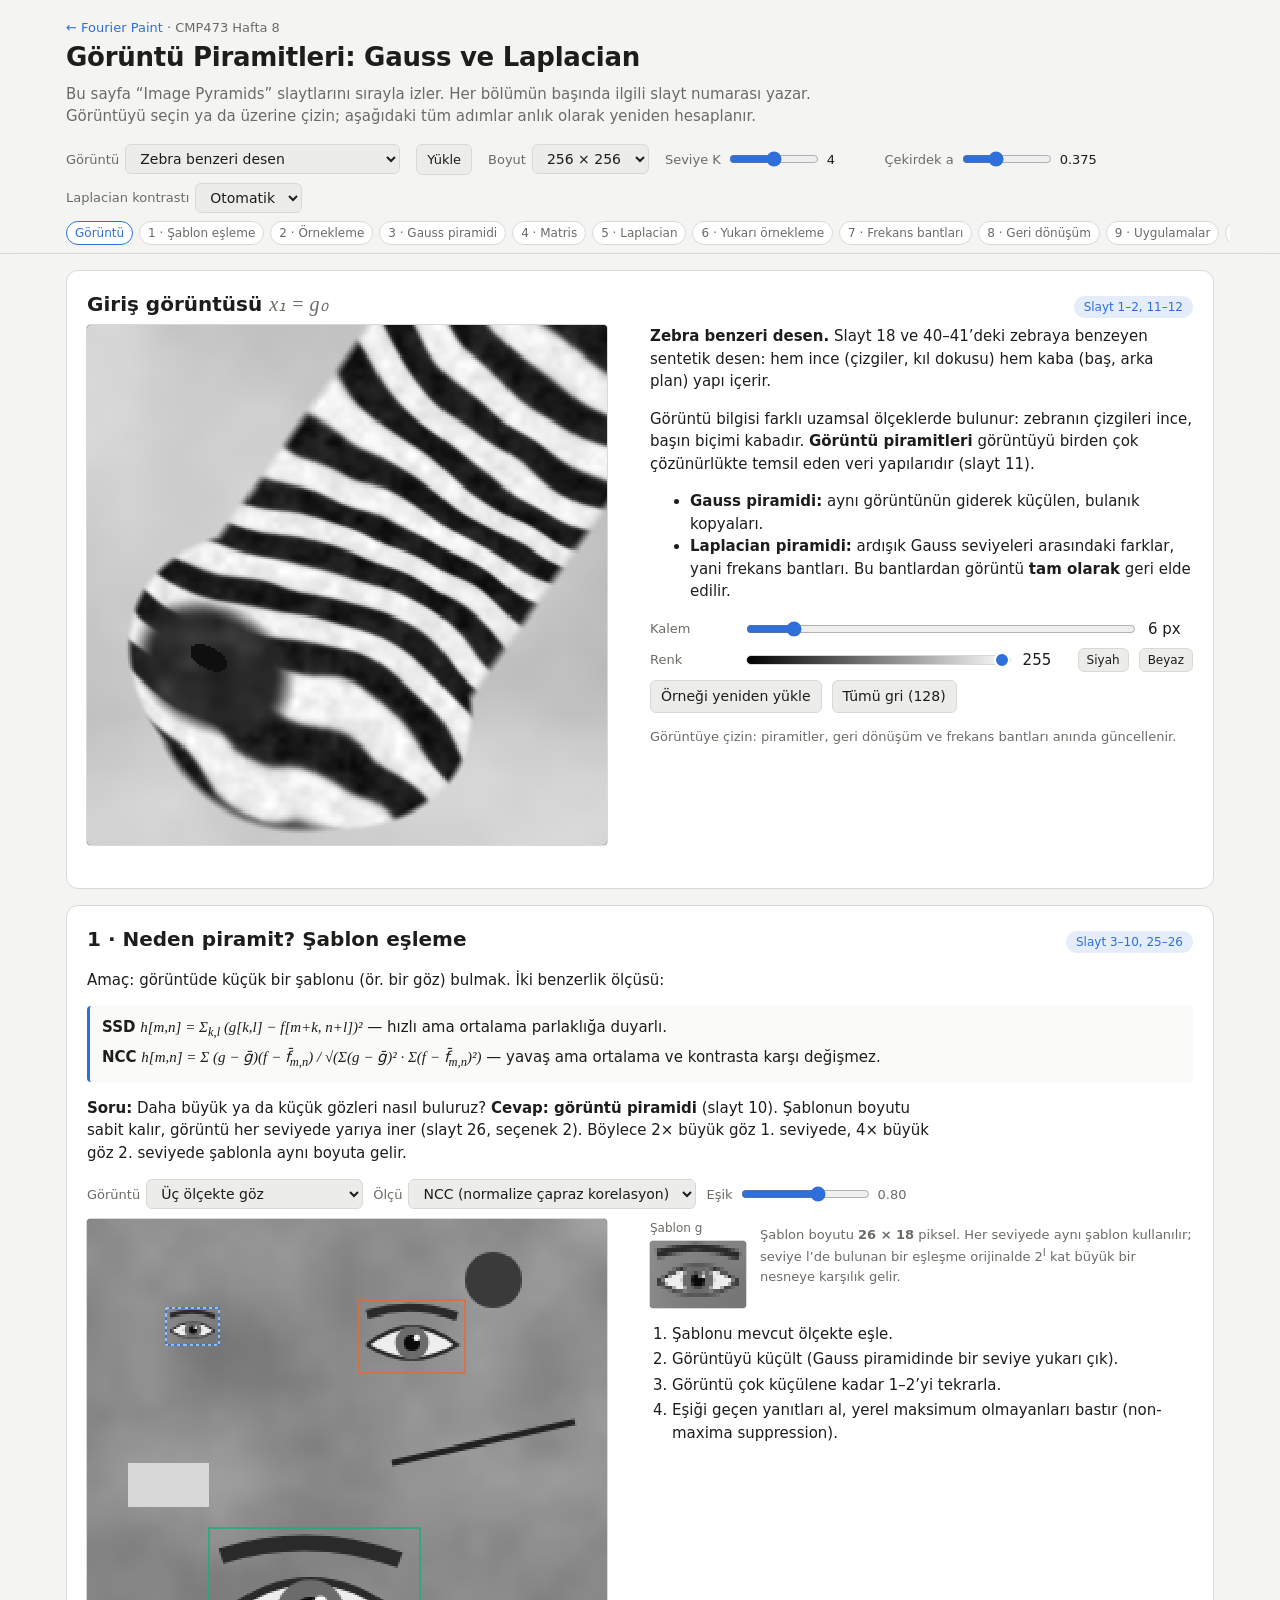
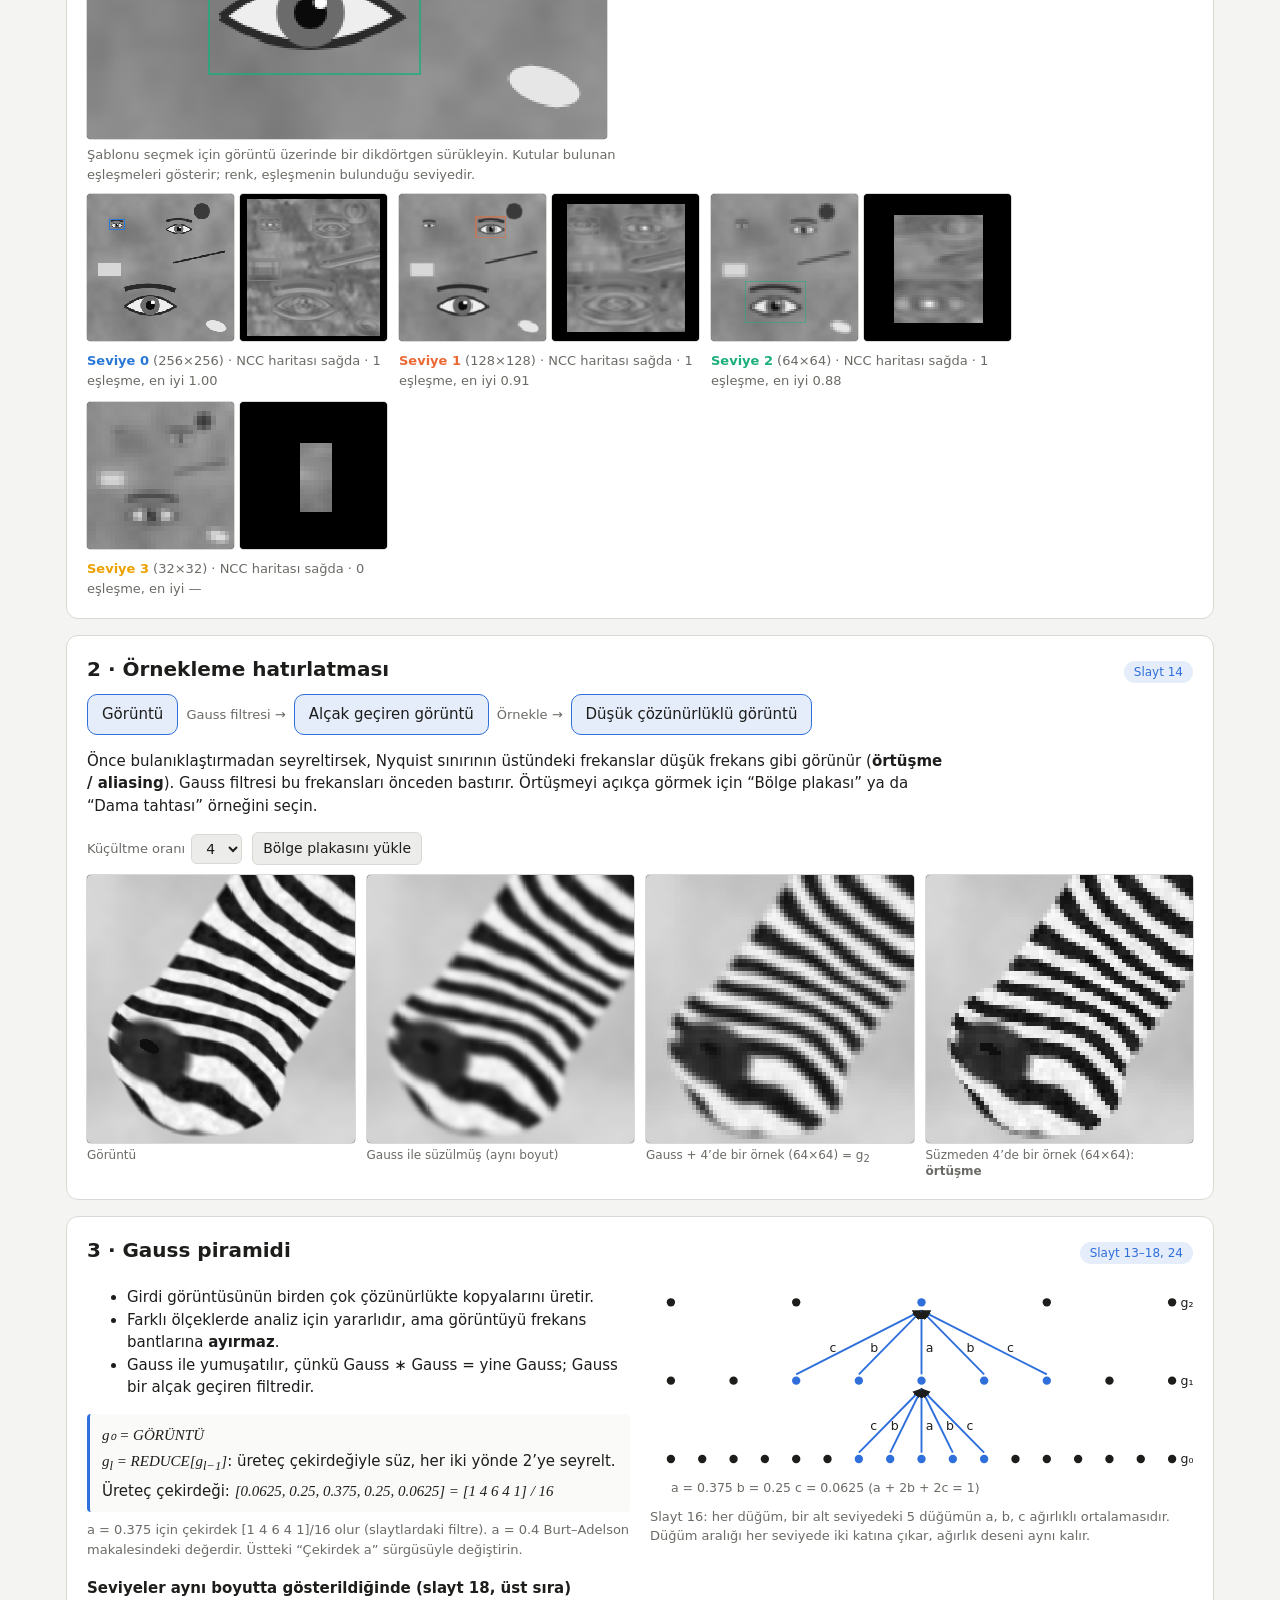
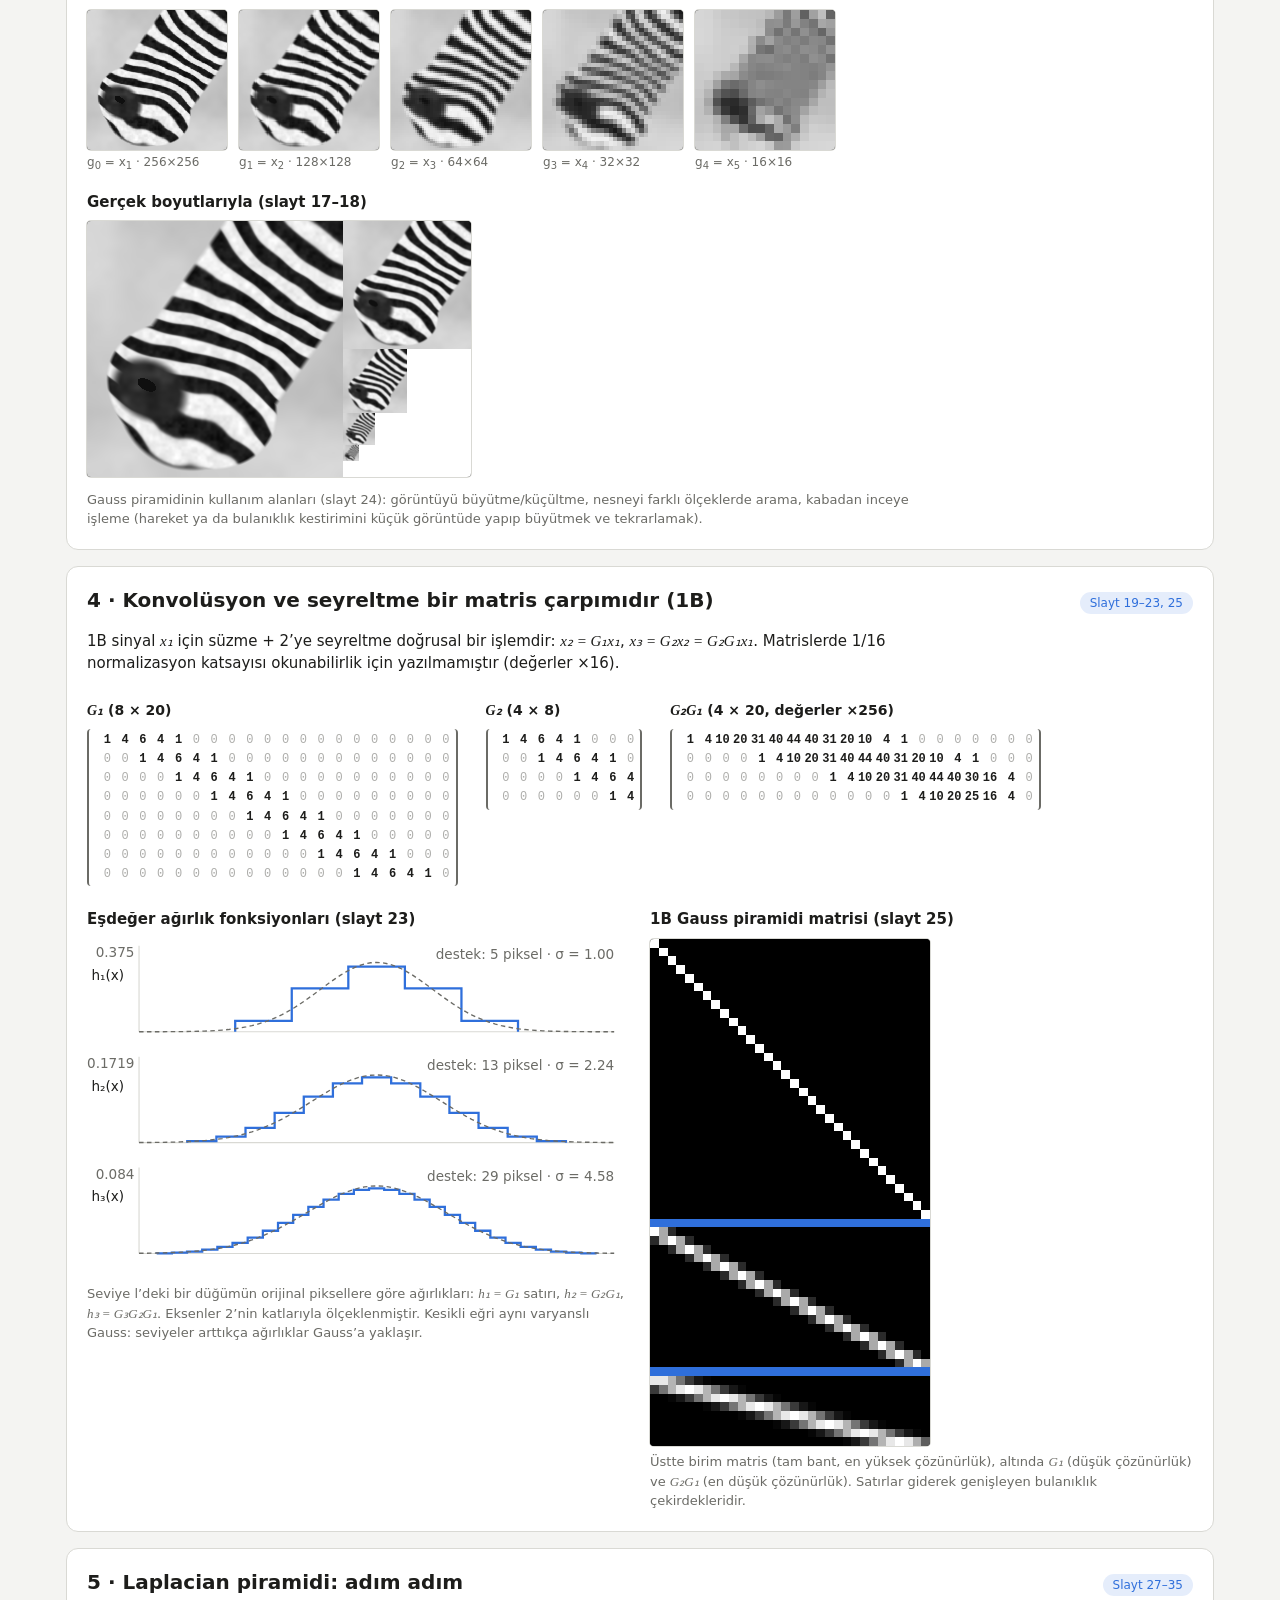
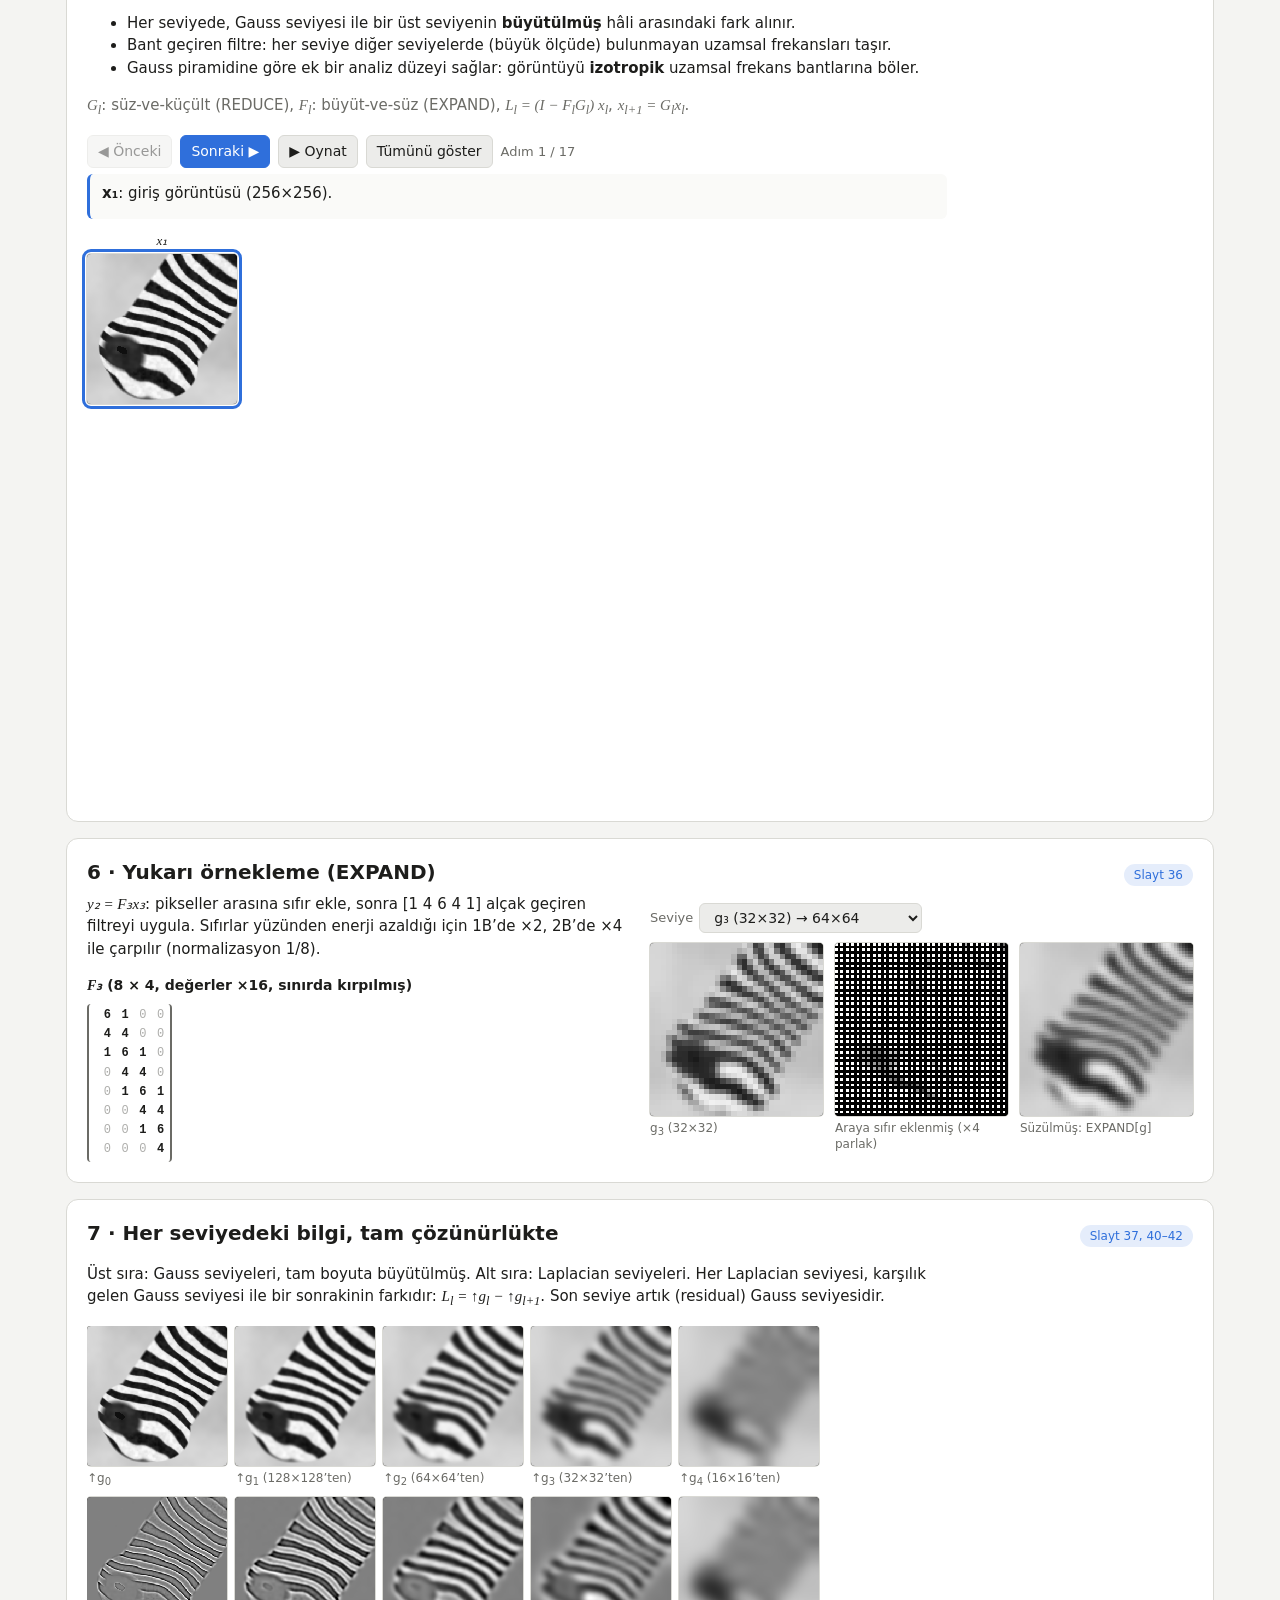
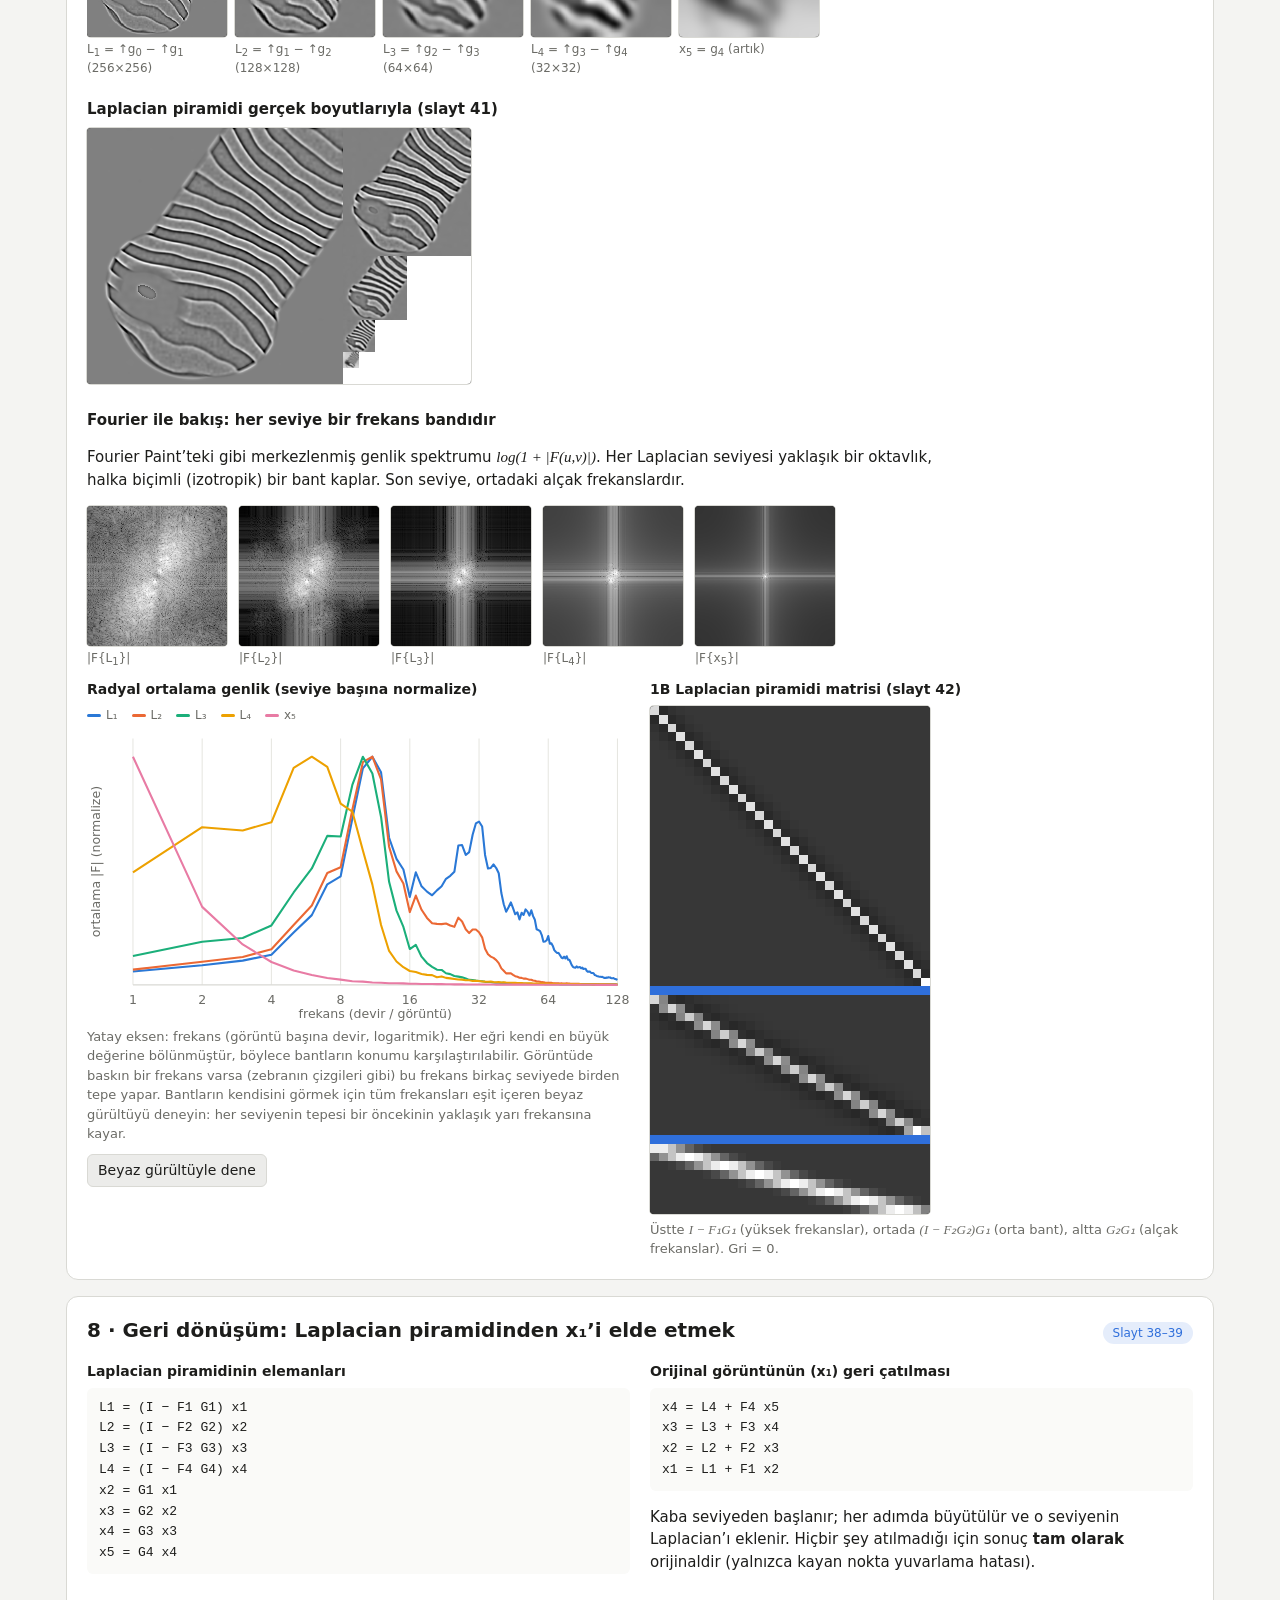
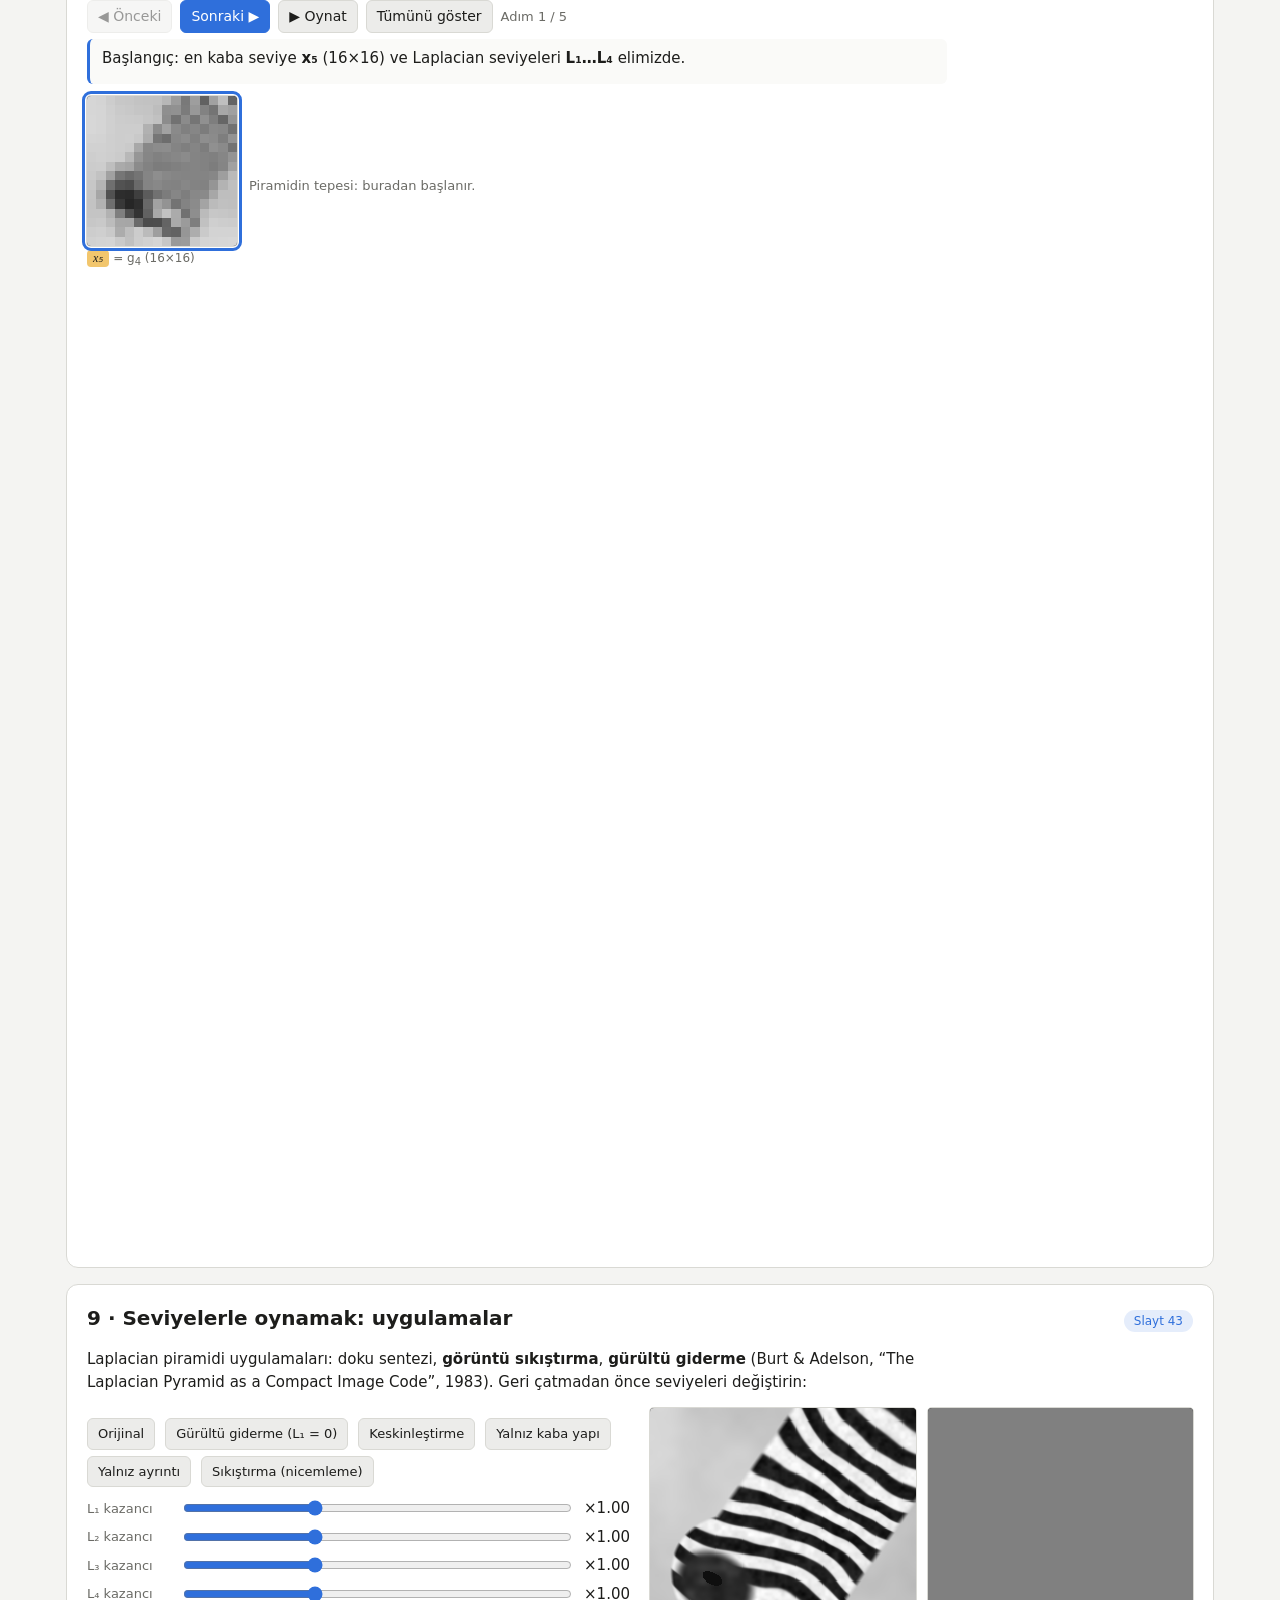
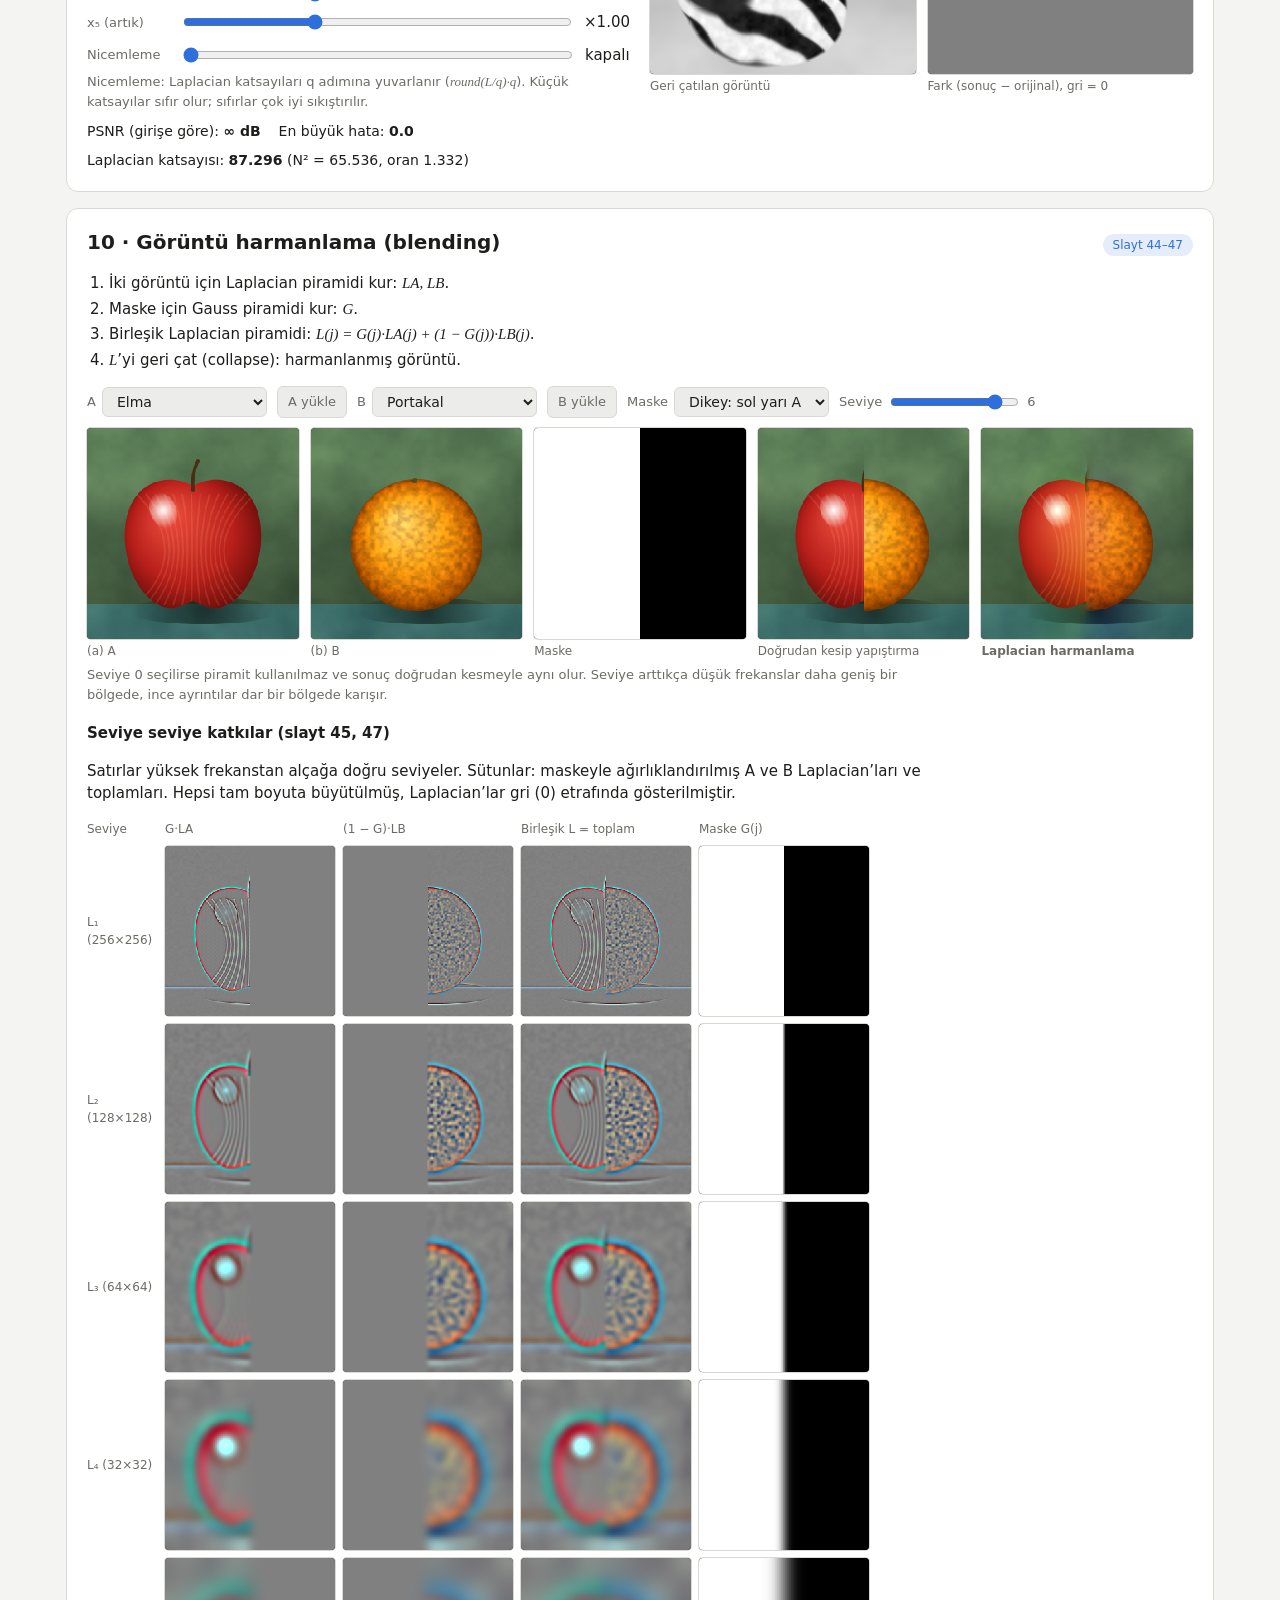
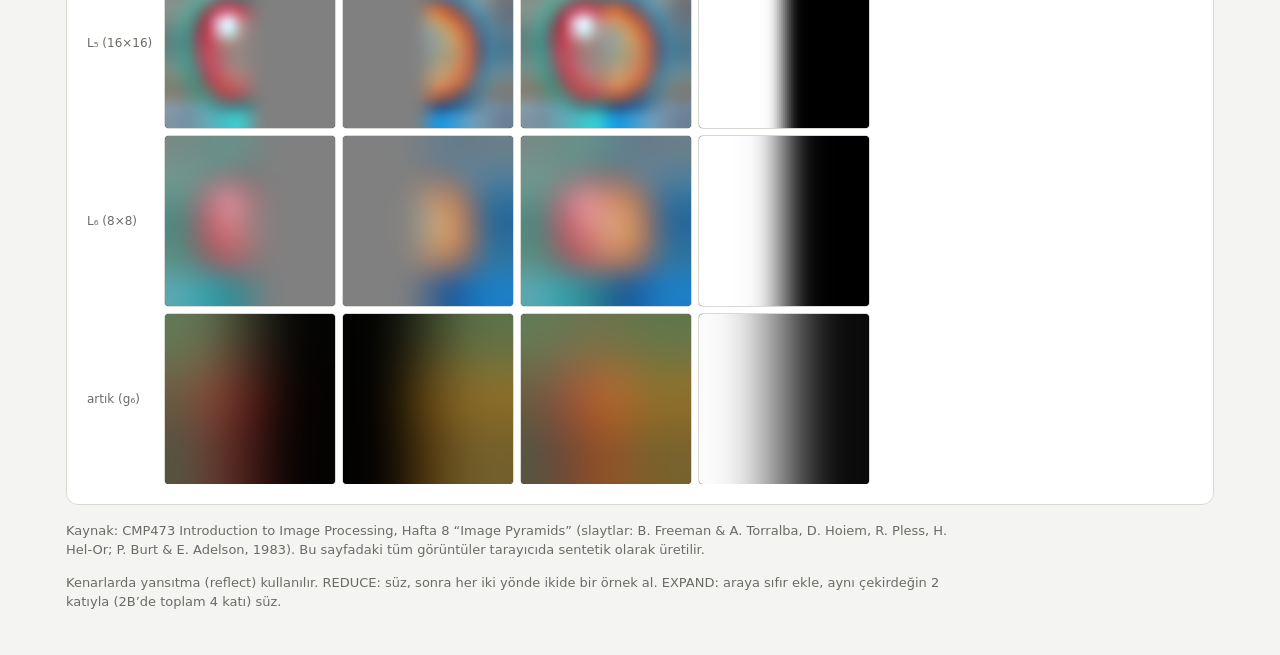
==== pyramid/index.html @ 8ca546b1 "Add Laplacian pyramid lesson page that follows the Week 8 slides New pyramid/ page: template matchin" ====
<!doctype html>
<html lang="tr">
<head>
  <meta charset="utf-8">
  <meta name="viewport" content="width=device-width, initial-scale=1">
  <title>Laplacian Piramidi</title>
  <meta name="description" content="CMP473 Hafta 8 slaytlarıyla eş zamanlı: Gauss ve Laplacian piramidi, geri dönüşüm ve görüntü harmanlama.">
  <link rel="stylesheet" href="pyramid.css?v=2">
</head>
<body>
  <header class="top">
    <div class="brand">
      <p class="crumb"><a href="../">← Fourier Paint</a> · CMP473 Hafta 8</p>
      <h1>Görüntü Piramitleri: Gauss ve Laplacian</h1>
      <p>Bu sayfa “Image Pyramids” slaytlarını sırayla izler. Her bölümün başında ilgili slayt numarası yazar. Görüntüyü seçin ya da üzerine çizin; aşağıdaki tüm adımlar anlık olarak yeniden hesaplanır.</p>
    </div>
  </header>

  <!-- Ortak kontroller (yapışkan) -->
  <div class="bar" id="bar">
    <div class="bar-inner">
      <label>Görüntü
        <select id="g-example"></select>
      </label>
      <label class="file">Yükle<input type="file" id="g-file" accept="image/*"></label>
      <label>Boyut
        <select id="g-size">
          <option value="256" selected>256 × 256</option>
          <option value="512">512 × 512</option>
        </select>
      </label>
      <label title="Kaç kez küçültme (REDUCE) yapılacak">Seviye K
        <input type="range" id="g-levels" min="1" max="7" value="4">
        <output id="g-levels-o">4</output>
      </label>
      <label title="Burt–Adelson üreteç çekirdeği [¼−a/2, ¼, a, ¼, ¼−a/2]">Çekirdek a
        <input type="range" id="g-a" min="0.25" max="0.6" step="0.005" value="0.375">
        <output id="g-a-o">0.375</output>
      </label>
      <label>Laplacian kontrastı
        <select id="g-lapgain">
          <option value="auto" selected>Otomatik</option>
          <option value="1">×1</option>
          <option value="2">×2</option>
          <option value="4">×4</option>
          <option value="8">×8</option>
        </select>
      </label>
    </div>
    <nav class="toc" aria-label="Bölümler">
      <a href="#s-source">Görüntü</a>
      <a href="#s-match">1 · Şablon eşleme</a>
      <a href="#s-sampling">2 · Örnekleme</a>
      <a href="#s-gauss">3 · Gauss piramidi</a>
      <a href="#s-matrix">4 · Matris</a>
      <a href="#s-lap">5 · Laplacian</a>
      <a href="#s-up">6 · Yukarı örnekleme</a>
      <a href="#s-full">7 · Frekans bantları</a>
      <a href="#s-recon">8 · Geri dönüşüm</a>
      <a href="#s-apps">9 · Uygulamalar</a>
      <a href="#s-blend">10 · Harmanlama</a>
    </nav>
  </div>

  <main>
    <!-- ================================================================ Kaynak -->
    <section class="sec" id="s-source">
      <div class="sec-head">
        <h2>Giriş görüntüsü <span class="math">x₁ = g₀</span></h2>
        <span class="slides">Slayt 1–2, 11–12</span>
      </div>
      <div class="split">
        <div class="col">
          <div class="canvas-box big"><canvas id="src-canvas"></canvas></div>
          <p class="readout" id="src-readout">&nbsp;</p>
        </div>
        <div class="col text">
          <p class="lead" id="ex-info"></p>
          <p>Görüntü bilgisi farklı uzamsal ölçeklerde bulunur: zebranın çizgileri ince, başın biçimi kabadır. <b>Görüntü piramitleri</b> görüntüyü birden çok çözünürlükte temsil eden veri yapılarıdır (slayt 11).</p>
          <ul>
            <li><b>Gauss piramidi:</b> aynı görüntünün giderek küçülen, bulanık kopyaları.</li>
            <li><b>Laplacian piramidi:</b> ardışık Gauss seviyeleri arasındaki farklar, yani frekans bantları. Bu bantlardan görüntü <b>tam olarak</b> geri elde edilir.</li>
          </ul>
          <div class="tools">
            <div class="row">
              <span class="lbl">Kalem</span>
              <input type="range" id="pen-size" min="1" max="48" value="6">
              <output id="pen-size-o">6 px</output>
            </div>
            <div class="row">
              <span class="lbl">Renk</span>
              <input type="range" id="pen-value" class="gray" min="0" max="255" value="255">
              <output id="pen-value-o">255</output>
              <button class="mini" data-pen="0">Siyah</button>
              <button class="mini" data-pen="255">Beyaz</button>
            </div>
            <div class="row">
              <button id="src-reset">Örneği yeniden yükle</button>
              <button id="src-clear">Tümü gri (128)</button>
            </div>
            <p class="hint">Görüntüye çizin: piramitler, geri dönüşüm ve frekans bantları anında güncellenir.</p>
          </div>
        </div>
      </div>
    </section>

    <!-- ================================================================ 1. Şablon eşleme -->
    <section class="sec" id="s-match">
      <div class="sec-head">
        <h2>1 · Neden piramit? Şablon eşleme</h2>
        <span class="slides">Slayt 3–10, 25–26</span>
      </div>
      <p>Amaç: görüntüde küçük bir şablonu (ör. bir göz) bulmak. İki benzerlik ölçüsü:</p>
      <div class="eqs">
        <div><b>SSD</b> <span class="math">h[m,n] = Σ<sub>k,l</sub> (g[k,l] − f[m+k, n+l])²</span> — hızlı ama ortalama parlaklığa duyarlı.</div>
        <div><b>NCC</b> <span class="math">h[m,n] = Σ (g − ḡ)(f − f̄<sub>m,n</sub>) / √(Σ(g − ḡ)² · Σ(f − f̄<sub>m,n</sub>)²)</span> — yavaş ama ortalama ve kontrasta karşı değişmez.</div>
      </div>
      <p><b>Soru:</b> Daha büyük ya da küçük gözleri nasıl buluruz? <b>Cevap: görüntü piramidi</b> (slayt 10). Şablonun boyutu sabit kalır, görüntü her seviyede yarıya iner (slayt 26, seçenek 2). Böylece 2× büyük göz 1. seviyede, 4× büyük göz 2. seviyede şablonla aynı boyuta gelir.</p>
      <div class="row ctl">
        <label>Görüntü
          <select id="tm-src">
            <option value="eyes" selected>Üç ölçekte göz</option>
            <option value="main">Ana görüntü (yukarıdaki)</option>
          </select>
        </label>
        <label>Ölçü
          <select id="tm-method">
            <option value="ncc" selected>NCC (normalize çapraz korelasyon)</option>
            <option value="ssd">1 − √SSD (normalize)</option>
          </select>
        </label>
        <label>Eşik <input type="range" id="tm-thr" min="0.5" max="0.99" step="0.01" value="0.8"><output id="tm-thr-o">0.80</output></label>
      </div>
      <div class="split">
        <div class="col">
          <div class="canvas-box big"><canvas id="tm-canvas" class="select"></canvas></div>
          <p class="hint">Şablonu seçmek için görüntü üzerinde bir dikdörtgen sürükleyin. Kutular bulunan eşleşmeleri gösterir; renk, eşleşmenin bulunduğu seviyedir.</p>
        </div>
        <div class="col">
          <div class="tpl-row">
            <div><span class="cap">Şablon g</span><div class="canvas-box tpl"><canvas id="tm-tpl"></canvas></div></div>
            <p class="hint" id="tm-info"></p>
          </div>
          <ol class="steps">
            <li>Şablonu mevcut ölçekte eşle.</li>
            <li>Görüntüyü küçült (Gauss piramidinde bir seviye yukarı çık).</li>
            <li>Görüntü çok küçülene kadar 1–2’yi tekrarla.</li>
            <li>Eşiği geçen yanıtları al, yerel maksimum olmayanları bastır (non-maxima suppression).</li>
          </ol>
        </div>
      </div>
      <div class="levels" id="tm-levels"></div>
    </section>

    <!-- ================================================================ 2. Örnekleme -->
    <section class="sec" id="s-sampling">
      <div class="sec-head">
        <h2>2 · Örnekleme hatırlatması</h2>
        <span class="slides">Slayt 14</span>
      </div>
      <div class="flow">
        <span class="node">Görüntü</span><span class="arr">Gauss filtresi →</span>
        <span class="node">Alçak geçiren görüntü</span><span class="arr">Örnekle →</span>
        <span class="node">Düşük çözünürlüklü görüntü</span>
      </div>
      <p>Önce bulanıklaştırmadan seyreltirsek, Nyquist sınırının üstündeki frekanslar düşük frekans gibi görünür (<b>örtüşme / aliasing</b>). Gauss filtresi bu frekansları önceden bastırır. Örtüşmeyi açıkça görmek için “Bölge plakası” ya da “Dama tahtası” örneğini seçin.</p>
      <div class="row ctl">
        <label>Küçültme oranı
          <select id="smp-factor">
            <option value="2">2</option>
            <option value="4" selected>4</option>
            <option value="8">8</option>
          </select>
        </label>
        <button id="smp-zone">Bölge plakasını yükle</button>
      </div>
      <div class="grid4">
        <figure><div class="canvas-box"><canvas id="smp-orig"></canvas></div><figcaption>Görüntü</figcaption></figure>
        <figure><div class="canvas-box"><canvas id="smp-blur"></canvas></div><figcaption>Gauss ile süzülmüş (aynı boyut)</figcaption></figure>
        <figure><div class="canvas-box"><canvas id="smp-good"></canvas></div><figcaption id="smp-good-cap">Süz + örnekle</figcaption></figure>
        <figure><div class="canvas-box"><canvas id="smp-bad"></canvas></div><figcaption id="smp-bad-cap">Süzmeden örnekle (örtüşme)</figcaption></figure>
      </div>
    </section>

    <!-- ================================================================ 3. Gauss piramidi -->
    <section class="sec" id="s-gauss">
      <div class="sec-head">
        <h2>3 · Gauss piramidi</h2>
        <span class="slides">Slayt 13–18, 24</span>
      </div>
      <div class="split">
        <div class="col text">
          <ul>
            <li>Girdi görüntüsünün birden çok çözünürlükte kopyalarını üretir.</li>
            <li>Farklı ölçeklerde analiz için yararlıdır, ama görüntüyü frekans bantlarına <b>ayırmaz</b>.</li>
            <li>Gauss ile yumuşatılır, çünkü Gauss ∗ Gauss = yine Gauss; Gauss bir alçak geçiren filtredir.</li>
          </ul>
          <div class="eqs">
            <div><span class="math">g₀ = GÖRÜNTÜ</span></div>
            <div><span class="math">g<sub>l</sub> = REDUCE[g<sub>l−1</sub>]</span>: üreteç çekirdeğiyle süz, her iki yönde 2’ye seyrelt.</div>
            <div>Üreteç çekirdeği: <span class="math" id="kernel-text"></span></div>
          </div>
          <p class="hint">a = 0.375 için çekirdek [1 4 6 4 1]/16 olur (slaytlardaki filtre). a = 0.4 Burt–Adelson makalesindeki değerdir. Üstteki “Çekirdek a” sürgüsüyle değiştirin.</p>
        </div>
        <div class="col">
          <svg id="gauss-1d" class="diagram" viewBox="0 0 520 220" role="img" aria-label="1B Gauss piramidi diyagramı"></svg>
          <p class="hint">Slayt 16: her düğüm, bir alt seviyedeki 5 düğümün a, b, c ağırlıklı ortalamasıdır. Düğüm aralığı her seviyede iki katına çıkar, ağırlık deseni aynı kalır.</p>
        </div>
      </div>
      <h3>Seviyeler aynı boyutta gösterildiğinde (slayt 18, üst sıra)</h3>
      <div class="levels same" id="gauss-same"></div>
      <h3>Gerçek boyutlarıyla (slayt 17–18)</h3>
      <div class="canvas-box layout"><canvas id="gauss-layout"></canvas></div>
      <p class="hint">Gauss piramidinin kullanım alanları (slayt 24): görüntüyü büyütme/küçültme, nesneyi farklı ölçeklerde arama, kabadan inceye işleme (hareket ya da bulanıklık kestirimini küçük görüntüde yapıp büyütmek ve tekrarlamak).</p>
    </section>

    <!-- ================================================================ 4. Matris -->
    <section class="sec" id="s-matrix">
      <div class="sec-head">
        <h2>4 · Konvolüsyon ve seyreltme bir matris çarpımıdır (1B)</h2>
        <span class="slides">Slayt 19–23, 25</span>
      </div>
      <p>1B sinyal <span class="math">x₁</span> için süzme + 2’ye seyreltme doğrusal bir işlemdir: <span class="math">x₂ = G₁x₁</span>, <span class="math">x₃ = G₂x₂ = G₂G₁x₁</span>. Matrislerde 1/16 normalizasyon katsayısı okunabilirlik için yazılmamıştır (değerler ×16).</p>
      <div class="mats">
        <div><h4><span class="math">G₁</span> (8 × 20)</h4><div class="mat" id="mat-g1"></div></div>
        <div><h4><span class="math">G₂</span> (4 × 8)</h4><div class="mat" id="mat-g2"></div></div>
        <div><h4><span class="math">G₂G₁</span> (4 × 20, değerler ×256)</h4><div class="mat" id="mat-g2g1"></div></div>
      </div>
      <div class="split">
        <div class="col">
          <h3>Eşdeğer ağırlık fonksiyonları (slayt 23)</h3>
          <svg id="eqw" class="chart" viewBox="0 0 480 300" role="img" aria-label="Eşdeğer ağırlık fonksiyonları"></svg>
          <p class="hint">Seviye l’deki bir düğümün orijinal piksellere göre ağırlıkları: <span class="math">h₁ = G₁</span> satırı, <span class="math">h₂ = G₂G₁</span>, <span class="math">h₃ = G₃G₂G₁</span>. Eksenler 2’nin katlarıyla ölçeklenmiştir. Kesikli eğri aynı varyanslı Gauss: seviyeler arttıkça ağırlıklar Gauss’a yaklaşır.</p>
        </div>
        <div class="col">
          <h3>1B Gauss piramidi matrisi (slayt 25)</h3>
          <div class="canvas-box matimg"><canvas id="mat-gauss-img"></canvas></div>
          <p class="hint">Üstte birim matris (tam bant, en yüksek çözünürlük), altında <span class="math">G₁</span> (düşük çözünürlük) ve <span class="math">G₂G₁</span> (en düşük çözünürlük). Satırlar giderek genişleyen bulanıklık çekirdekleridir.</p>
        </div>
      </div>
    </section>

    <!-- ================================================================ 5. Laplacian -->
    <section class="sec" id="s-lap">
      <div class="sec-head">
        <h2>5 · Laplacian piramidi: adım adım</h2>
        <span class="slides">Slayt 27–35</span>
      </div>
      <ul>
        <li>Her seviyede, Gauss seviyesi ile bir üst seviyenin <b>büyütülmüş</b> hâli arasındaki fark alınır.</li>
        <li>Bant geçiren filtre: her seviye diğer seviyelerde (büyük ölçüde) bulunmayan uzamsal frekansları taşır.</li>
        <li>Gauss piramidine göre ek bir analiz düzeyi sağlar: görüntüyü <b>izotropik</b> uzamsal frekans bantlarına böler.</li>
      </ul>
      <p class="math-note"><span class="math">G<sub>l</sub></span>: süz-ve-küçült (REDUCE), <span class="math">F<sub>l</sub></span>: büyüt-ve-süz (EXPAND), <span class="math">L<sub>l</sub> = (I − F<sub>l</sub>G<sub>l</sub>) x<sub>l</sub></span>, <span class="math">x<sub>l+1</sub> = G<sub>l</sub>x<sub>l</sub></span>.</p>
      <div class="stepper">
        <button id="lap-prev">◀ Önceki</button>
        <button id="lap-next" class="primary">Sonraki ▶</button>
        <button id="lap-play">▶ Oynat</button>
        <button id="lap-all">Tümünü göster</button>
        <span class="step-count" id="lap-count"></span>
      </div>
      <p class="caption" id="lap-caption"></p>
      <div class="lap-flow" id="lap-flow"></div>
    </section>

    <!-- ================================================================ 6. Yukarı örnekleme -->
    <section class="sec" id="s-up">
      <div class="sec-head">
        <h2>6 · Yukarı örnekleme (EXPAND)</h2>
        <span class="slides">Slayt 36</span>
      </div>
      <div class="split">
        <div class="col text">
          <p><span class="math">y₂ = F₃x₃</span>: pikseller arasına sıfır ekle, sonra [1 4 6 4 1] alçak geçiren filtreyi uygula. Sıfırlar yüzünden enerji azaldığı için 1B’de ×2, 2B’de ×4 ile çarpılır (normalizasyon 1/8).</p>
          <h4><span class="math">F₃</span> (8 × 4, değerler ×16, sınırda kırpılmış)</h4>
          <div class="mat" id="mat-f3"></div>
        </div>
        <div class="col">
          <div class="row ctl">
            <label>Seviye <select id="up-level"></select></label>
          </div>
          <div class="grid3">
            <figure><div class="canvas-box"><canvas id="up-small"></canvas></div><figcaption id="up-small-cap">g</figcaption></figure>
            <figure><div class="canvas-box"><canvas id="up-zeros"></canvas></div><figcaption>Araya sıfır eklenmiş (×4 parlak)</figcaption></figure>
            <figure><div class="canvas-box"><canvas id="up-result"></canvas></div><figcaption>Süzülmüş: EXPAND[g]</figcaption></figure>
          </div>
        </div>
      </div>
    </section>

    <!-- ================================================================ 7. Tam çözünürlük / frekans -->
    <section class="sec" id="s-full">
      <div class="sec-head">
        <h2>7 · Her seviyedeki bilgi, tam çözünürlükte</h2>
        <span class="slides">Slayt 37, 40–42</span>
      </div>
      <p>Üst sıra: Gauss seviyeleri, tam boyuta büyütülmüş. Alt sıra: Laplacian seviyeleri. Her Laplacian seviyesi, karşılık gelen Gauss seviyesi ile bir sonrakinin farkıdır: <span class="math">L<sub>l</sub> = ↑g<sub>l</sub> − ↑g<sub>l+1</sub></span>. Son seviye artık (residual) Gauss seviyesidir.</p>
      <div class="full-grid" id="full-grid"></div>

      <h3>Laplacian piramidi gerçek boyutlarıyla (slayt 41)</h3>
      <div class="canvas-box layout"><canvas id="lap-layout"></canvas></div>

      <h3>Fourier ile bakış: her seviye bir frekans bandıdır</h3>
      <p>Fourier Paint’teki gibi merkezlenmiş genlik spektrumu <span class="math">log(1 + |F(u,v)|)</span>. Her Laplacian seviyesi yaklaşık bir oktavlık, halka biçimli (izotropik) bir bant kaplar. Son seviye, ortadaki alçak frekanslardır.</p>
      <div class="levels same" id="full-spectra"></div>
      <div class="split">
        <div class="col">
          <h4>Radyal ortalama genlik (seviye başına normalize)</h4>
          <div class="legend" id="radial-legend"></div>
          <div class="chart-wrap">
            <svg id="radial" class="chart" viewBox="0 0 520 280" role="img" aria-label="Seviyelere göre radyal ortalama genlik spektrumu"></svg>
            <div class="tip" id="radial-tip" hidden></div>
          </div>
          <p class="hint">Yatay eksen: frekans (görüntü başına devir, logaritmik). Her eğri kendi en büyük değerine bölünmüştür, böylece bantların konumu karşılaştırılabilir. Görüntüde baskın bir frekans varsa (zebranın çizgileri gibi) bu frekans birkaç seviyede birden tepe yapar. Bantların kendisini görmek için tüm frekansları eşit içeren beyaz gürültüyü deneyin: her seviyenin tepesi bir öncekinin yaklaşık yarı frekansına kayar.</p>
          <div class="row ctl"><button id="full-noise">Beyaz gürültüyle dene</button></div>
        </div>
        <div class="col">
          <h4>1B Laplacian piramidi matrisi (slayt 42)</h4>
          <div class="canvas-box matimg"><canvas id="mat-lap-img"></canvas></div>
          <p class="hint">Üstte <span class="math">I − F₁G₁</span> (yüksek frekanslar), ortada <span class="math">(I − F₂G₂)G₁</span> (orta bant), altta <span class="math">G₂G₁</span> (alçak frekanslar). Gri = 0.</p>
        </div>
      </div>
    </section>

    <!-- ================================================================ 8. Geri dönüşüm -->
    <section class="sec" id="s-recon">
      <div class="sec-head">
        <h2>8 · Geri dönüşüm: Laplacian piramidinden x₁’i elde etmek</h2>
        <span class="slides">Slayt 38–39</span>
      </div>
      <div class="split">
        <div class="col text">
          <h4>Laplacian piramidinin elemanları</h4>
          <pre class="algo" id="recon-elems"></pre>
        </div>
        <div class="col text">
          <h4>Orijinal görüntünün (x₁) geri çatılması</h4>
          <pre class="algo" id="recon-steps"></pre>
          <p>Kaba seviyeden başlanır; her adımda büyütülür ve o seviyenin Laplacian’ı eklenir. Hiçbir şey atılmadığı için sonuç <b>tam olarak</b> orijinaldir (yalnızca kayan nokta yuvarlama hatası).</p>
        </div>
      </div>
      <div class="stepper">
        <button id="rec-prev">◀ Önceki</button>
        <button id="rec-next" class="primary">Sonraki ▶</button>
        <button id="rec-play">▶ Oynat</button>
        <button id="rec-all">Tümünü göster</button>
        <span class="step-count" id="rec-count"></span>
      </div>
      <p class="caption" id="rec-caption"></p>
      <div class="rec-flow" id="rec-flow"></div>
      <div class="verify" id="rec-verify"></div>
    </section>

    <!-- ================================================================ 9. Uygulamalar -->
    <section class="sec" id="s-apps">
      <div class="sec-head">
        <h2>9 · Seviyelerle oynamak: uygulamalar</h2>
        <span class="slides">Slayt 43</span>
      </div>
      <p>Laplacian piramidi uygulamaları: doku sentezi, <b>görüntü sıkıştırma</b>, <b>gürültü giderme</b> (Burt &amp; Adelson, “The Laplacian Pyramid as a Compact Image Code”, 1983). Geri çatmadan önce seviyeleri değiştirin:</p>
      <div class="split">
        <div class="col">
          <div class="row ctl presets">
            <button data-preset="identity">Orijinal</button>
            <button data-preset="denoise">Gürültü giderme (L₁ = 0)</button>
            <button data-preset="sharpen">Keskinleştirme</button>
            <button data-preset="coarse">Yalnız kaba yapı</button>
            <button data-preset="detail">Yalnız ayrıntı</button>
            <button data-preset="compress">Sıkıştırma (nicemleme)</button>
          </div>
          <div class="gains" id="app-gains"></div>
          <div class="row">
            <span class="lbl">Nicemleme</span>
            <input type="range" id="app-q" min="0" max="40" step="1" value="0">
            <output id="app-q-o">kapalı</output>
          </div>
          <p class="hint">Nicemleme: Laplacian katsayıları q adımına yuvarlanır (<span class="math">round(L/q)·q</span>). Küçük katsayılar sıfır olur; sıfırlar çok iyi sıkıştırılır.</p>
          <div class="stats" id="app-stats"></div>
        </div>
        <div class="col">
          <div class="grid2">
            <figure><div class="canvas-box"><canvas id="app-result"></canvas></div><figcaption>Geri çatılan görüntü</figcaption></figure>
            <figure><div class="canvas-box"><canvas id="app-diff"></canvas></div><figcaption>Fark (sonuç − orijinal), gri = 0</figcaption></figure>
          </div>
        </div>
      </div>
    </section>

    <!-- ================================================================ 10. Harmanlama -->
    <section class="sec" id="s-blend">
      <div class="sec-head">
        <h2>10 · Görüntü harmanlama (blending)</h2>
        <span class="slides">Slayt 44–47</span>
      </div>
      <ol class="steps">
        <li>İki görüntü için Laplacian piramidi kur: <span class="math">LA, LB</span>.</li>
        <li>Maske için Gauss piramidi kur: <span class="math">G</span>.</li>
        <li>Birleşik Laplacian piramidi: <span class="math">L(j) = G(j)·LA(j) + (1 − G(j))·LB(j)</span>.</li>
        <li><span class="math">L</span>’yi geri çat (collapse): harmanlanmış görüntü.</li>
      </ol>
      <div class="row ctl">
        <label>A <select id="bl-a"></select></label>
        <label class="file">A yükle<input type="file" id="bl-a-file" accept="image/*"></label>
        <label>B <select id="bl-b"></select></label>
        <label class="file">B yükle<input type="file" id="bl-b-file" accept="image/*"></label>
        <label>Maske
          <select id="bl-mask">
            <option value="v" selected>Dikey: sol yarı A</option>
            <option value="h">Yatay: üst yarı A</option>
            <option value="c">Daire: içi A</option>
            <option value="d">Çapraz</option>
          </select>
        </label>
        <label>Seviye <input type="range" id="bl-levels" min="0" max="7" value="6"><output id="bl-levels-o">6</output></label>
      </div>
      <div class="grid5">
        <figure><div class="canvas-box"><canvas id="bl-A"></canvas></div><figcaption>(a) A</figcaption></figure>
        <figure><div class="canvas-box"><canvas id="bl-B"></canvas></div><figcaption>(b) B</figcaption></figure>
        <figure><div class="canvas-box"><canvas id="bl-M"></canvas></div><figcaption>Maske</figcaption></figure>
        <figure><div class="canvas-box"><canvas id="bl-cut"></canvas></div><figcaption>Doğrudan kesip yapıştırma</figcaption></figure>
        <figure><div class="canvas-box"><canvas id="bl-out"></canvas></div><figcaption><b>Laplacian harmanlama</b></figcaption></figure>
      </div>
      <p class="hint">Seviye 0 seçilirse piramit kullanılmaz ve sonuç doğrudan kesmeyle aynı olur. Seviye arttıkça düşük frekanslar daha geniş bir bölgede, ince ayrıntılar dar bir bölgede karışır.</p>
      <h3>Seviye seviye katkılar (slayt 45, 47)</h3>
      <p>Satırlar yüksek frekanstan alçağa doğru seviyeler. Sütunlar: maskeyle ağırlıklandırılmış A ve B Laplacian’ları ve toplamları. Hepsi tam boyuta büyütülmüş, Laplacian’lar gri (0) etrafında gösterilmiştir.</p>
      <div class="bl-table" id="bl-table"></div>
    </section>
  </main>

  <footer class="notes">
    <p>Kaynak: CMP473 Introduction to Image Processing, Hafta 8 “Image Pyramids” (slaytlar: B. Freeman &amp; A. Torralba, D. Hoiem, R. Pless, H. Hel-Or; P. Burt &amp; E. Adelson, 1983). Bu sayfadaki tüm görüntüler tarayıcıda sentetik olarak üretilir.</p>
    <p>Kenarlarda yansıtma (reflect) kullanılır. REDUCE: süz, sonra her iki yönde ikide bir örnek al. EXPAND: araya sıfır ekle, aynı çekirdeğin 2 katıyla (2B’de toplam 4 katı) süz.</p>
  </footer>

  <script src="../examples.js?v=3"></script>
  <script src="examples-pyr.js?v=1"></script>
  <script src="pyramid.js?v=2"></script>
</body>
</html>
---- pyramid/pyramid.css ----
:root {
  --bg: #f4f4f2;
  --surface: #ffffff;
  --surface-2: #fafaf8;
  --border: #d9d9d4;
  --text: #1d1d1b;
  --muted: #6b6b66;
  --accent: #2f6fdb;
  --accent-text: #ffffff;
  --accent-soft: rgba(47, 111, 219, 0.12);
  --button: #ececea;
  --button-hover: #e0e0dc;
  --canvas-frame: #111111;
  --grid-line: #e6e6e1;
  --s1: #2a78d6; --s2: #eb6834; --s3: #1baf7a; --s4: #eda100;
  --s5: #e87ba4; --s6: #008300; --s7: #6250d6; --s8: #e34948;
}
@media (prefers-color-scheme: dark) {
  :root {
    --bg: #161616;
    --surface: #1f1f1f;
    --surface-2: #242424;
    --border: #333333;
    --text: #ececea;
    --muted: #9a9a95;
    --accent: #5b8ff0;
    --accent-text: #0e0e0e;
    --accent-soft: rgba(91, 143, 240, 0.18);
    --button: #2a2a2a;
    --button-hover: #353535;
    --canvas-frame: #000000;
    --grid-line: #2c2c2c;
    --s1: #3987e5; --s2: #d95926; --s3: #199e70; --s4: #c98500;
    --s5: #d55181; --s6: #0ca30c; --s7: #9085e9; --s8: #e66767;
  }
}

* { box-sizing: border-box; }
html { scroll-padding-top: 120px; }
body {
  margin: 0;
  background: var(--bg);
  color: var(--text);
  font: 15px/1.5 system-ui, -apple-system, "Segoe UI", Roboto, sans-serif;
}
a { color: var(--accent); }

.top, main, .notes { max-width: 1180px; margin: 0 auto; padding-left: 16px; padding-right: 16px; }
.top { padding-top: 18px; padding-bottom: 8px; }
.crumb { margin: 0 0 4px; font-size: 13px; color: var(--muted); }
.crumb a { text-decoration: none; }
.brand h1 { margin: 0 0 6px; font-size: 26px; letter-spacing: -0.01em; }
.brand p { margin: 0; color: var(--muted); max-width: 820px; }

/* ---------------------------------------------------------------- yapışkan bar */
.bar {
  position: sticky; top: 0; z-index: 20;
  background: color-mix(in srgb, var(--bg) 92%, transparent);
  backdrop-filter: blur(8px);
  border-bottom: 1px solid var(--border);
}
.bar-inner, .toc { max-width: 1180px; margin: 0 auto; padding: 8px 16px; display: flex; flex-wrap: wrap; gap: 8px 16px; align-items: center; }
.bar-inner label { display: flex; gap: 6px; align-items: center; color: var(--muted); font-size: 13px; }
.bar-inner input[type="range"] { width: 90px; flex: none; }
.bar-inner output { min-width: 3.2em; color: var(--text); font-variant-numeric: tabular-nums; }
.toc { padding-top: 0; flex-wrap: nowrap; overflow-x: auto; gap: 6px; scrollbar-width: thin; }
.toc a {
  flex: none; font-size: 12px; text-decoration: none; color: var(--muted);
  padding: 2px 8px; border-radius: 999px; border: 1px solid var(--border); background: var(--surface);
}
.toc a:hover, .toc a.on { color: var(--accent); border-color: var(--accent); }

/* ---------------------------------------------------------------- bölümler */
.sec {
  background: var(--surface);
  border: 1px solid var(--border);
  border-radius: 12px;
  padding: 18px 20px 20px;
  margin: 16px 0;
}
.sec-head { display: flex; gap: 8px 16px; align-items: baseline; justify-content: space-between; flex-wrap: wrap; margin-bottom: 6px; }
.sec h2 { margin: 0; font-size: 20px; }
.sec h3 { font-size: 15px; margin: 18px 0 8px; }
.sec h4 { font-size: 14px; margin: 10px 0 6px; }
.slides {
  font-size: 12px; color: var(--accent); background: var(--accent-soft);
  padding: 2px 10px; border-radius: 999px; white-space: nowrap;
}
.sec p, .sec li { max-width: 860px; }
.lead { font-weight: 500; }
.math { font-family: "Cambria Math", "STIX Two Math", Georgia, serif; font-style: italic; }
h2 .math { color: var(--muted); font-weight: 400; }
.math-note { color: var(--muted); }
.hint { margin: 6px 0 0; color: var(--muted); font-size: 13px; }
.cap { display: block; font-size: 12px; color: var(--muted); margin-bottom: 4px; }

.eqs { display: grid; gap: 4px; margin: 8px 0; padding: 10px 12px; background: var(--surface-2); border-left: 3px solid var(--accent); border-radius: 4px; }

.split { display: grid; grid-template-columns: minmax(0, 1fr) minmax(0, 1fr); gap: 20px; align-items: start; }
@media (max-width: 860px) { .split { grid-template-columns: minmax(0, 1fr); } }
.col.text p:first-child { margin-top: 0; }

.flow { display: flex; flex-wrap: wrap; align-items: center; gap: 8px; margin: 10px 0; }
.flow .node { padding: 8px 14px; border-radius: 10px; border: 1px solid var(--accent); background: var(--accent-soft); }
.flow .arr { color: var(--muted); font-size: 13px; }

/* ---------------------------------------------------------------- kontroller */
.tools { display: grid; gap: 8px; margin-top: 12px; }
.row { display: flex; flex-wrap: wrap; align-items: center; gap: 6px 10px; }
.row.ctl { margin: 10px 0; }
.row.ctl label { display: flex; gap: 6px; align-items: center; color: var(--muted); font-size: 13px; }
.lbl { width: 84px; flex: none; color: var(--muted); font-size: 13px; }
input[type="range"] { flex: 1 1 100px; min-width: 80px; accent-color: var(--accent); }
input[type="range"].gray {
  appearance: none; -webkit-appearance: none; height: 10px; border-radius: 5px;
  background: linear-gradient(to right, #000, #fff); border: 1px solid var(--border);
}
input[type="range"].gray::-webkit-slider-thumb { -webkit-appearance: none; width: 16px; height: 16px; border-radius: 50%; background: var(--accent); border: 2px solid var(--surface); }
input[type="range"].gray::-moz-range-thumb { width: 14px; height: 14px; border-radius: 50%; background: var(--accent); border: 2px solid var(--surface); }
output { font-variant-numeric: tabular-nums; min-width: 3em; }

button, select, .file {
  font: inherit; font-size: 14px; color: var(--text); background: var(--button);
  border: 1px solid var(--border); border-radius: 6px; padding: 5px 10px; cursor: pointer;
}
button:hover, .file:hover { background: var(--button-hover); }
button:disabled { opacity: 0.45; cursor: default; }
button.primary { background: var(--accent); color: var(--accent-text); border-color: var(--accent); }
button.mini { padding: 2px 8px; font-size: 12px; }
button.on { outline: 2px solid var(--accent); outline-offset: -1px; }
.file input { display: none; }
.bar-inner .file { font-size: 13px; color: var(--text); }

/* ---------------------------------------------------------------- tuvaller */
canvas { display: block; image-rendering: pixelated; }
.canvas-box { background: var(--canvas-frame); border-radius: 4px; overflow: hidden; line-height: 0; box-shadow: 0 0 0 1px var(--border); }
.canvas-box canvas { width: 100%; height: auto; }
.canvas-box.big { max-width: 520px; touch-action: none; }
.canvas-box.big canvas { cursor: crosshair; }
.canvas-box.tpl { width: 96px; }
.canvas-box.layout { display: inline-block; max-width: 100%; }
.canvas-box.layout canvas { width: auto; max-width: 100%; }
.canvas-box.matimg { max-width: 280px; }
.readout { margin: 6px 0 0; font: 12px/1.4 ui-monospace, SFMono-Regular, Menlo, Consolas, monospace; color: var(--muted); }

figure { margin: 0; min-width: 0; }
figcaption { font-size: 12px; color: var(--muted); margin-top: 4px; line-height: 1.35; }
.grid2, .grid3, .grid4, .grid5 { display: grid; gap: 12px; }
.grid2 { grid-template-columns: repeat(2, minmax(0, 1fr)); }
.grid3 { grid-template-columns: repeat(3, minmax(0, 1fr)); }
.grid4 { grid-template-columns: repeat(4, minmax(0, 1fr)); }
.grid5 { grid-template-columns: repeat(5, minmax(0, 1fr)); }
@media (max-width: 860px) {
  .grid4, .grid5 { grid-template-columns: repeat(2, minmax(0, 1fr)); }
}
@media (max-width: 520px) {
  .grid3 { grid-template-columns: repeat(2, minmax(0, 1fr)); }
}

.levels { display: flex; flex-wrap: wrap; gap: 12px; align-items: flex-end; margin-top: 10px; }
.levels.same figure { width: 140px; }
@media (max-width: 520px) { .levels.same figure { width: calc(50% - 6px); } }
.lvl-card { display: grid; gap: 4px; }
.lvl-card .pair { display: flex; gap: 6px; }
.lvl-card .pair .canvas-box { flex: 1 1 0; }
.tm-level { width: 300px; max-width: 100%; }

.tpl-row { display: flex; gap: 14px; align-items: flex-start; }
.steps { padding-left: 22px; }
.steps li { margin: 3px 0; }

/* ---------------------------------------------------------------- matris tabloları */
.mats { display: flex; flex-wrap: wrap; gap: 16px 28px; margin: 6px 0 4px; }
.mat {
  display: inline-grid; gap: 0 2px; font: 12px/1.6 ui-monospace, SFMono-Regular, Menlo, Consolas, monospace;
  border-left: 2px solid var(--muted); border-right: 2px solid var(--muted); padding: 2px 6px; border-radius: 4px;
  max-width: 100%; overflow-x: auto;
}
.mat span { text-align: right; min-width: 2.2ch; color: var(--muted); opacity: 0.55; }
.mat span.nz { color: var(--text); opacity: 1; font-weight: 600; }

svg.diagram, svg.chart { width: 100%; height: auto; display: block; }
svg text { fill: var(--muted); font: 12px system-ui, sans-serif; }
svg .ink { fill: var(--text); }
svg .dot { fill: var(--text); }
svg .dot.on { fill: var(--accent); }
svg .edge { stroke: var(--muted); stroke-width: 1.2; fill: none; }
svg .edge.on { stroke: var(--accent); stroke-width: 1.8; }
svg .axis { stroke: var(--border); stroke-width: 1; }
svg .gridl { stroke: var(--grid-line); stroke-width: 1; }
svg .fit { stroke: var(--muted); stroke-dasharray: 4 3; fill: none; stroke-width: 1.2; }
svg .step { stroke: var(--accent); stroke-width: 2; fill: none; }
svg .series { fill: none; stroke-width: 2; stroke-linejoin: round; }
svg .cross { stroke: var(--muted); stroke-width: 1; }

.chart-wrap { position: relative; }
.tip {
  position: absolute; pointer-events: none; background: var(--surface); border: 1px solid var(--border);
  border-radius: 6px; padding: 6px 8px; font-size: 12px; box-shadow: 0 4px 14px rgba(0,0,0,.12); white-space: nowrap;
}
.tip .sw { display: inline-block; width: 10px; height: 3px; border-radius: 2px; vertical-align: middle; margin-right: 6px; }
.legend { display: flex; flex-wrap: wrap; gap: 4px 14px; font-size: 12px; color: var(--muted); margin-bottom: 4px; }
.legend .sw { display: inline-block; width: 14px; height: 3px; border-radius: 2px; vertical-align: middle; margin-right: 5px; }

/* ---------------------------------------------------------------- adım adım */
.stepper { display: flex; flex-wrap: wrap; gap: 8px; align-items: center; margin: 12px 0 6px; }
.step-count { color: var(--muted); font-size: 13px; font-variant-numeric: tabular-nums; }
.caption {
  min-height: 3em; margin: 4px 0 12px; padding: 8px 12px; border-radius: 6px;
  background: var(--surface-2); border-left: 3px solid var(--accent);
}

.lap-flow { display: flex; flex-wrap: wrap; gap: 18px 26px; align-items: flex-start; }
.lap-block {
  display: grid; grid-template-columns: auto 28px auto; grid-template-rows: auto 26px auto 26px auto;
  align-items: center; justify-items: center; gap: 0;
}
.lap-block .lbl-m { font-size: 13px; text-align: center; margin-bottom: 3px; white-space: nowrap; }
.lap-block .lbl-m.below { margin: 3px 0 0; }
.sym { color: var(--muted); font-size: 20px; line-height: 1; }
.minus {
  width: 28px; height: 28px; border-radius: 50%; border: 1.5px solid var(--text);
  display: grid; place-items: center; font-weight: 700; font-size: 18px; line-height: 1;
}
[data-step] { transition: opacity .25s ease; }
[data-step].hidden { opacity: 0; visibility: hidden; }
[data-step].fresh .canvas-box { outline: 3px solid var(--accent); outline-offset: 2px; }
[data-step].fresh.sym, [data-step].fresh .minus { color: var(--accent); border-color: var(--accent); }
.tag {
  display: inline-block; padding: 0 6px; border-radius: 4px; font-family: "Cambria Math", Georgia, serif; font-style: italic;
}
.tag.blue { background: #2a78d6; color: #fff; }
.tag.gold { background: #f2c66d; color: #1d1d1b; }

.rec-flow { display: grid; gap: 14px; }
.rec-row { display: flex; flex-wrap: wrap; align-items: center; gap: 8px 12px; }
.rec-row figure { width: 150px; }
.rec-row .op { font-size: 22px; color: var(--muted); width: 22px; text-align: center; }
@media (max-width: 640px) { .rec-row figure { width: calc(50% - 30px); } }

.verify { margin-top: 14px; display: flex; flex-wrap: wrap; gap: 14px; align-items: flex-end; }
.verify figure { width: 180px; }
.badge { display: inline-block; padding: 6px 12px; border-radius: 8px; background: var(--accent-soft); border: 1px solid var(--accent); }

pre.algo {
  margin: 0; padding: 10px 12px; background: var(--surface-2); border-radius: 6px;
  font: 13px/1.6 ui-monospace, SFMono-Regular, Menlo, Consolas, monospace; white-space: pre-wrap;
}
pre.algo .hl { background: var(--accent-soft); color: var(--accent); border-radius: 3px; }

.full-grid { display: grid; gap: 8px; overflow-x: auto; padding-bottom: 4px; }
.full-grid .fg-cell { width: 140px; }
.full-grid .fg-op { text-align: center; color: var(--muted); font-size: 12px; }

.gains { display: grid; gap: 6px; margin: 10px 0; }
.stats { display: flex; flex-wrap: wrap; gap: 8px 18px; margin-top: 10px; font-size: 14px; }
.stats b { font-variant-numeric: tabular-nums; }
.presets button { font-size: 13px; }

.bl-table { display: grid; gap: 8px; overflow-x: auto; }
.bl-table .bt-row { display: grid; grid-template-columns: 70px repeat(4, minmax(110px, 170px)); gap: 8px; align-items: center; }
.bl-table .bt-h { font-size: 12px; color: var(--muted); }

.notes { color: var(--muted); font-size: 13px; padding-bottom: 32px; }
.notes p { max-width: 900px; }
.mats > div { max-width: 100%; min-width: 0; overflow-x: auto; }
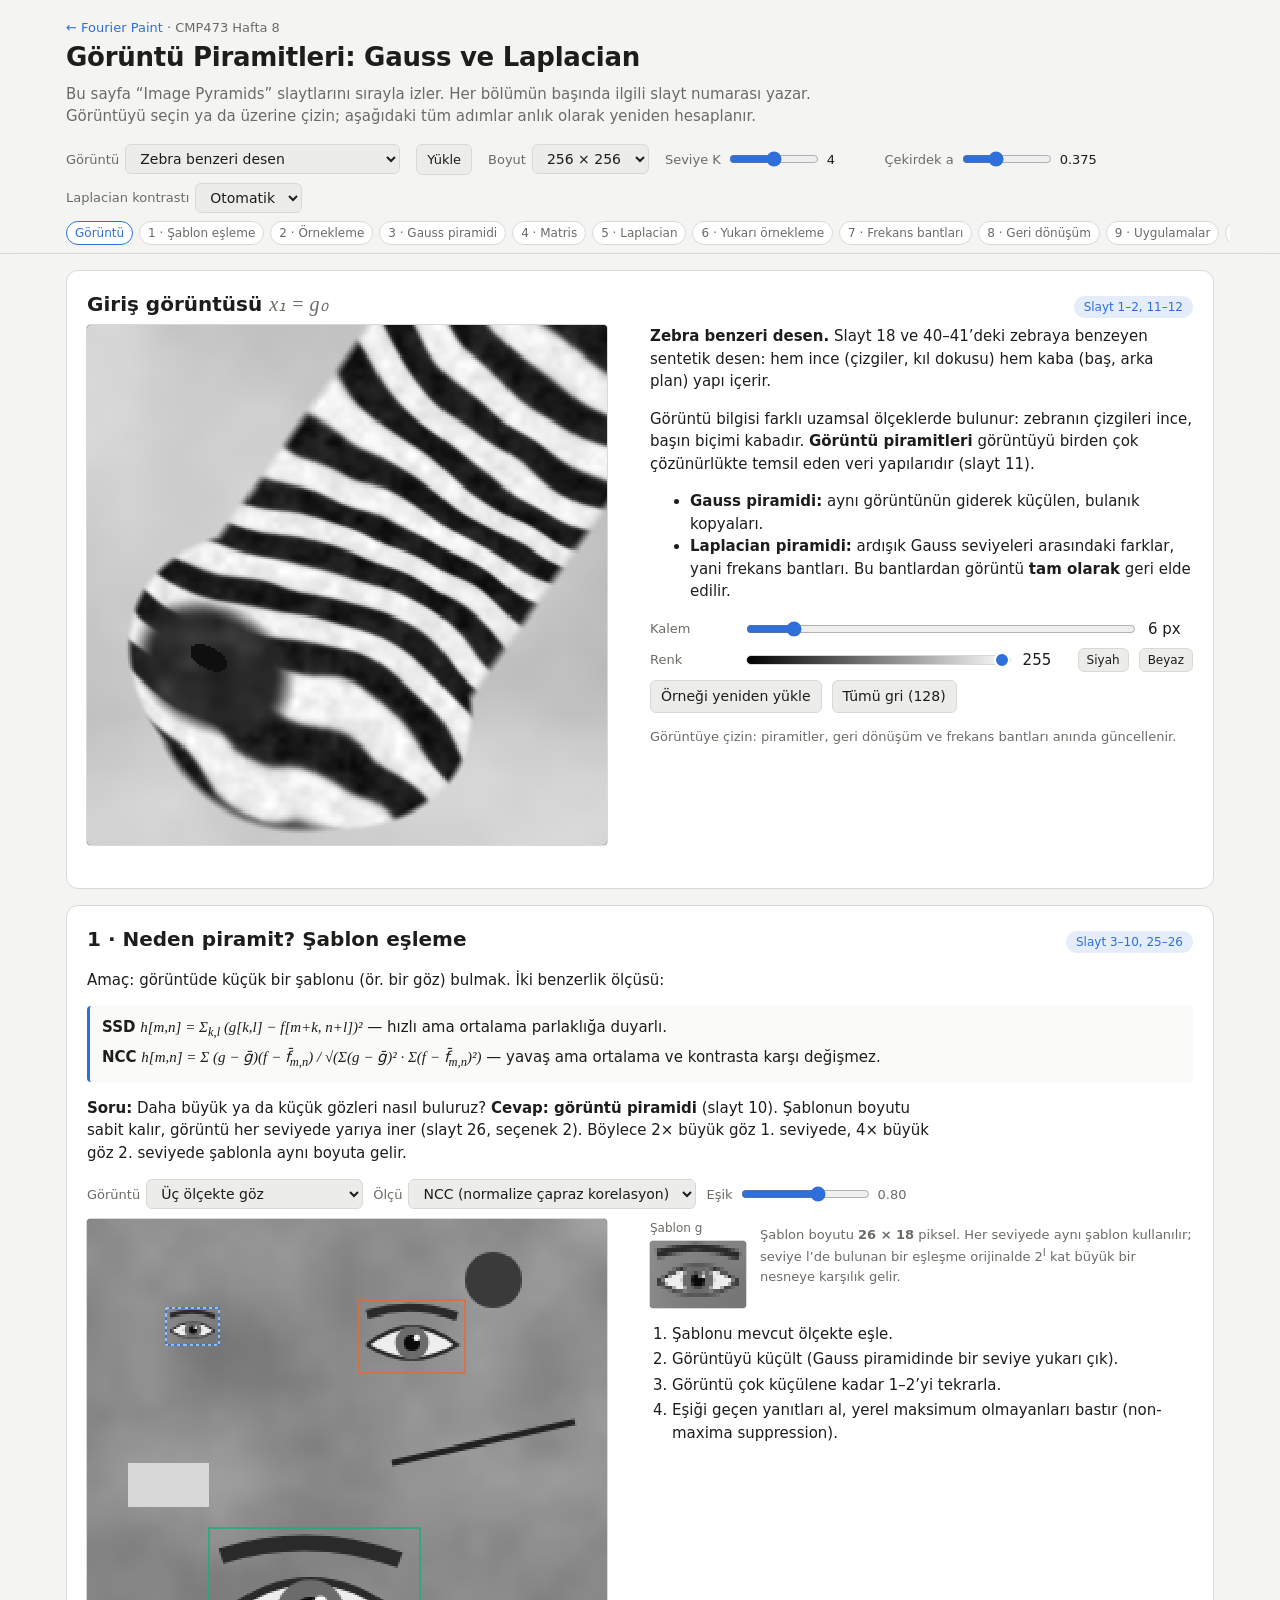
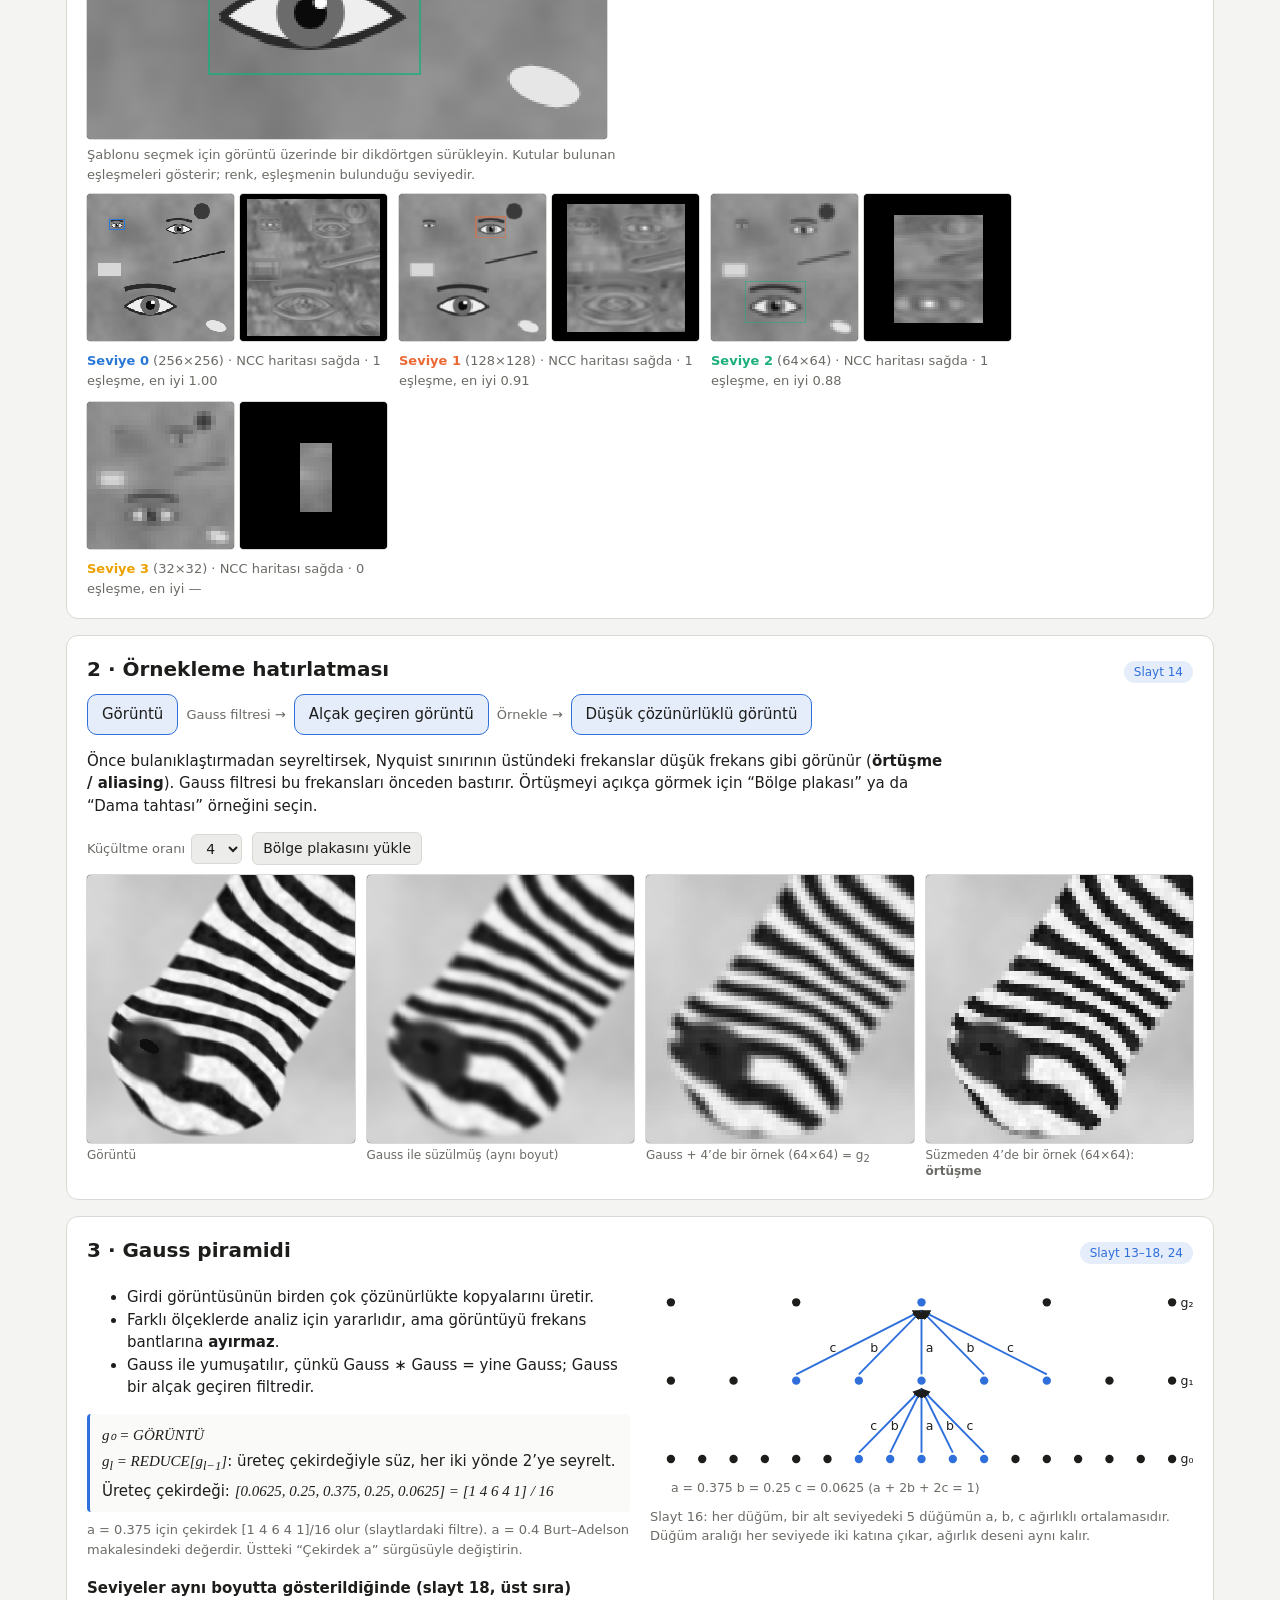
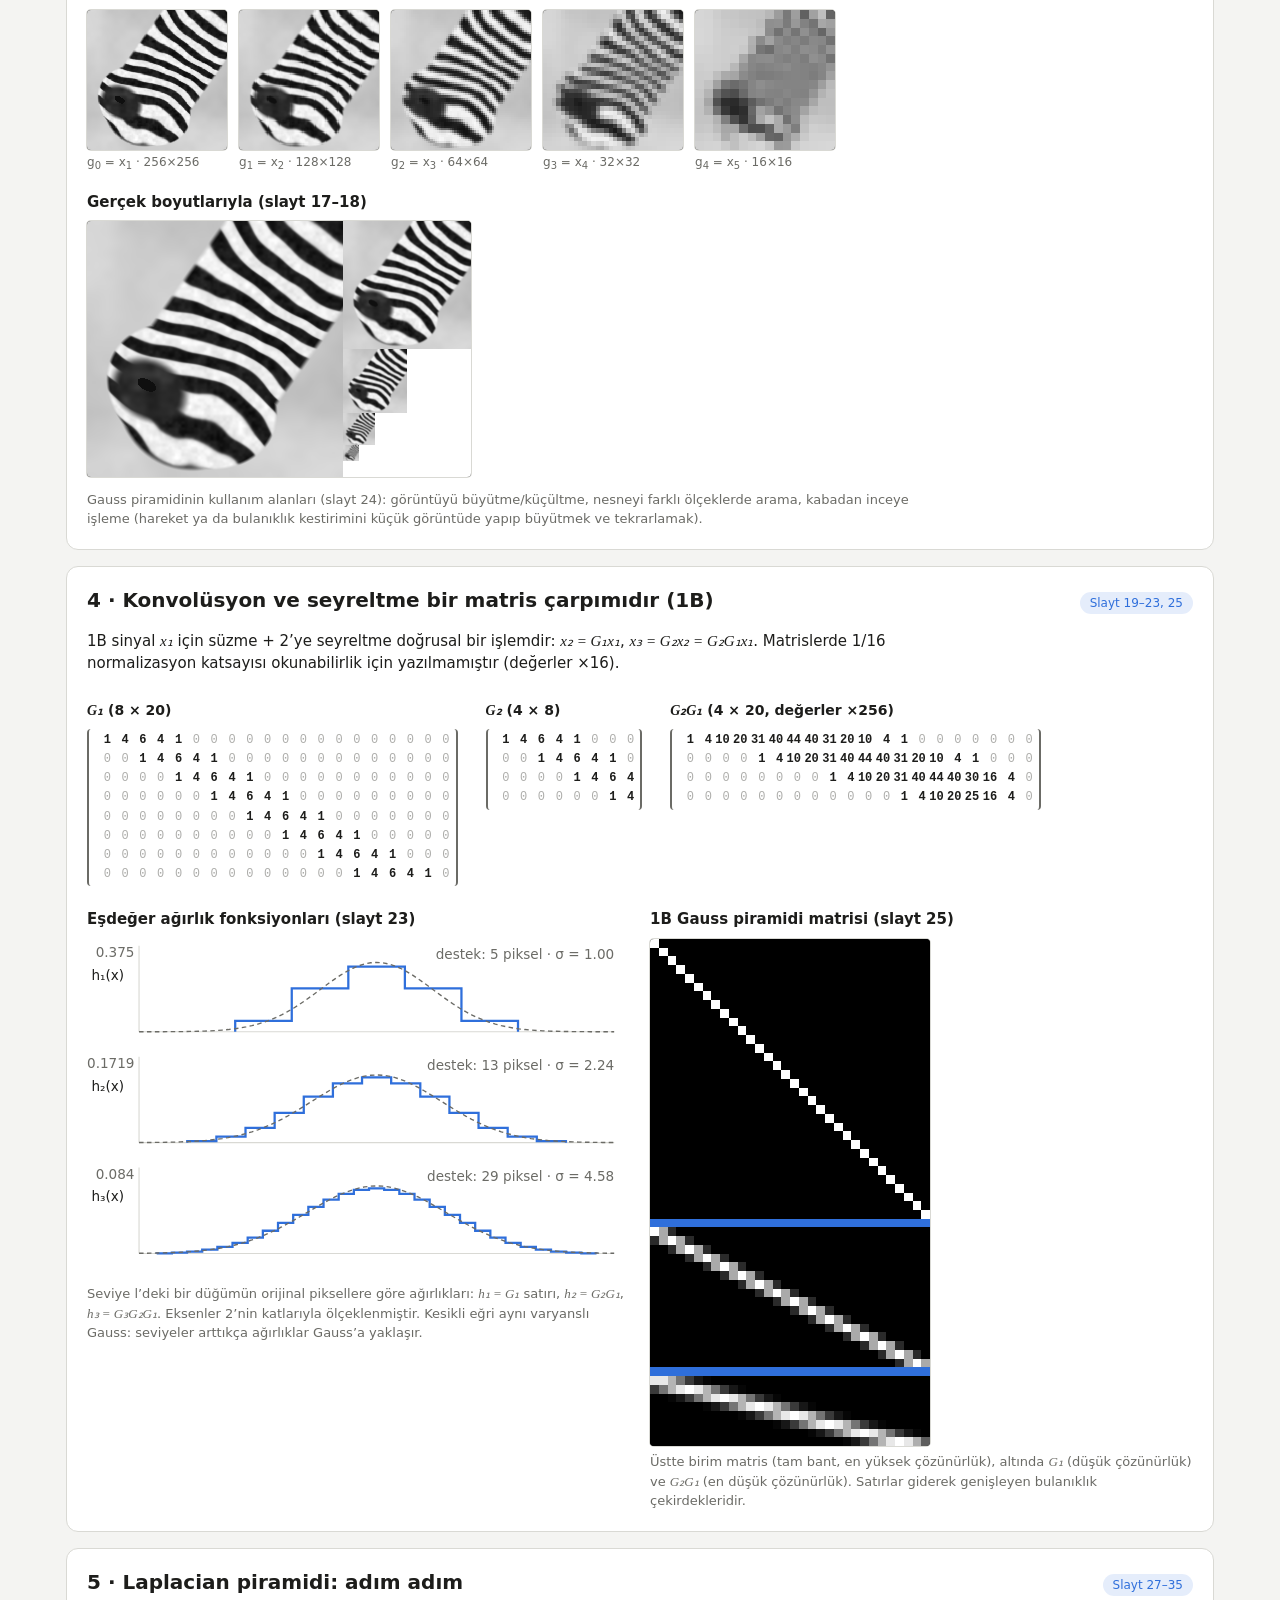
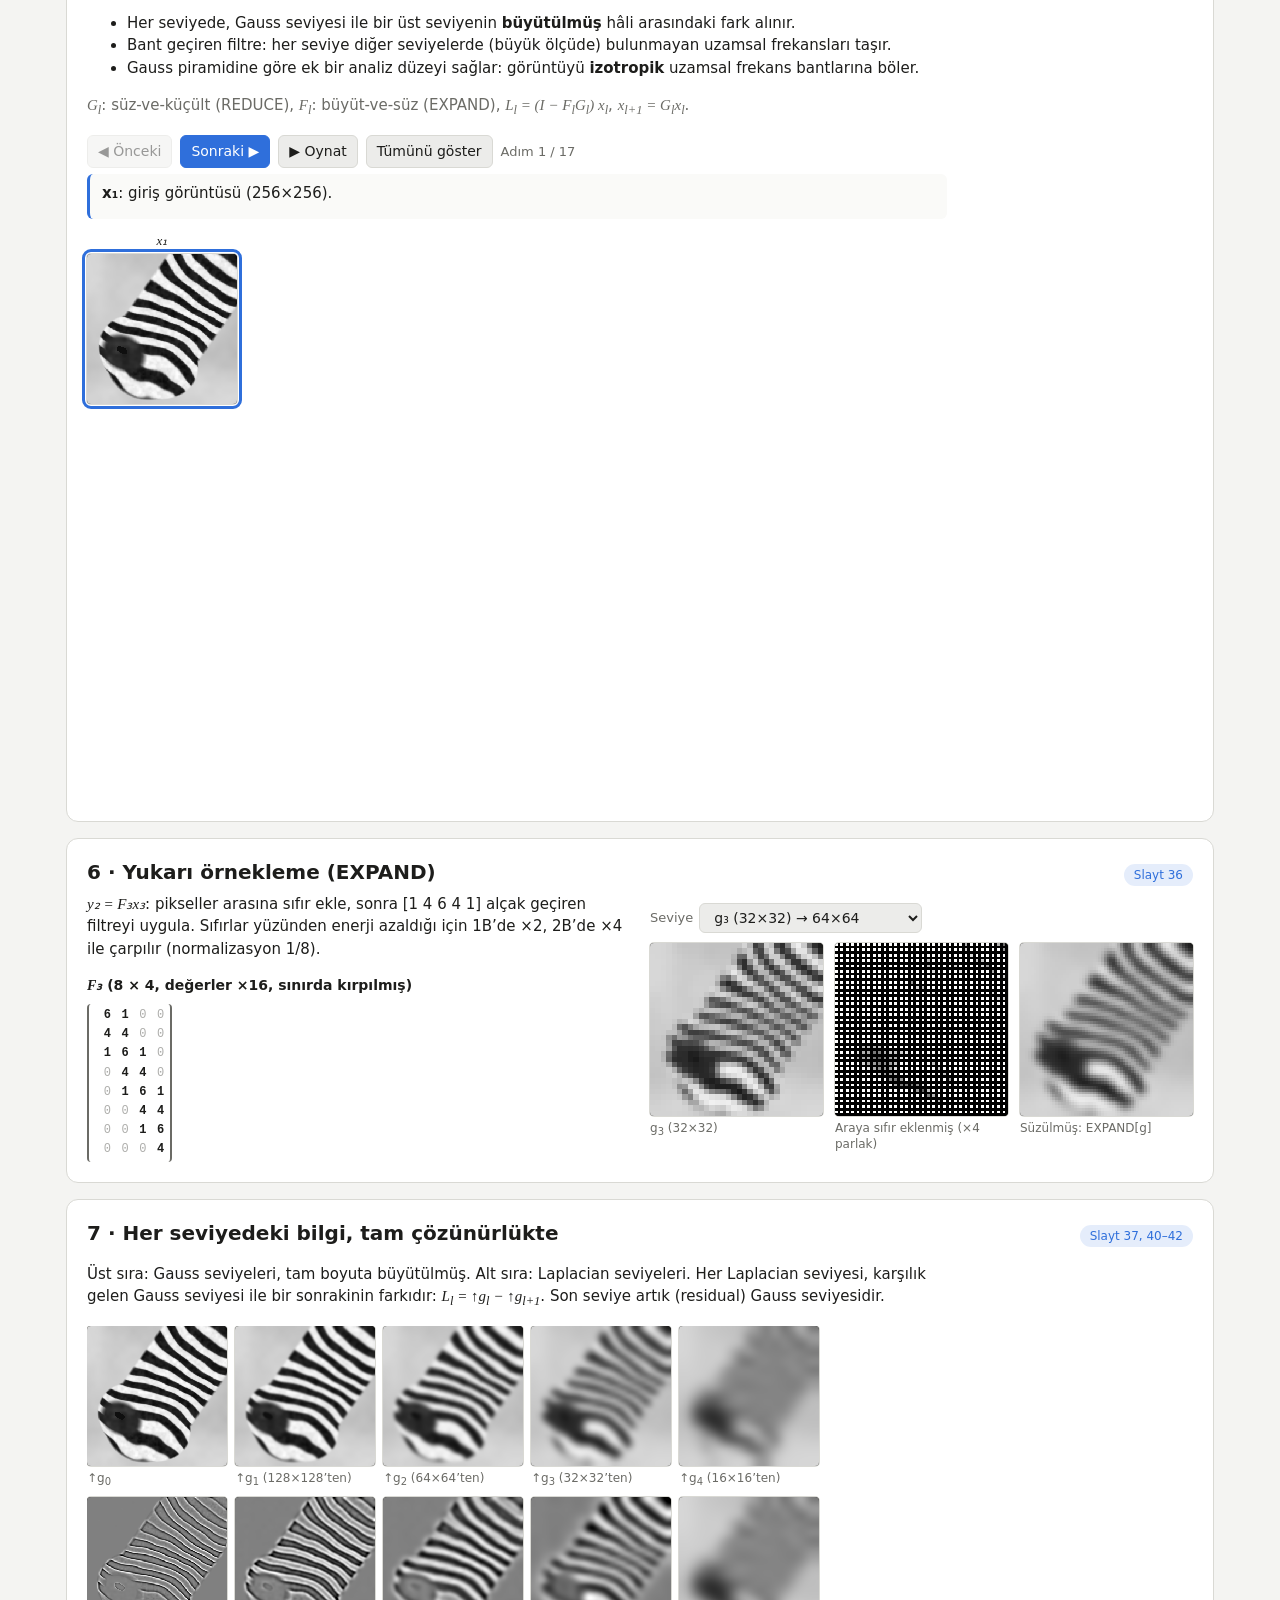
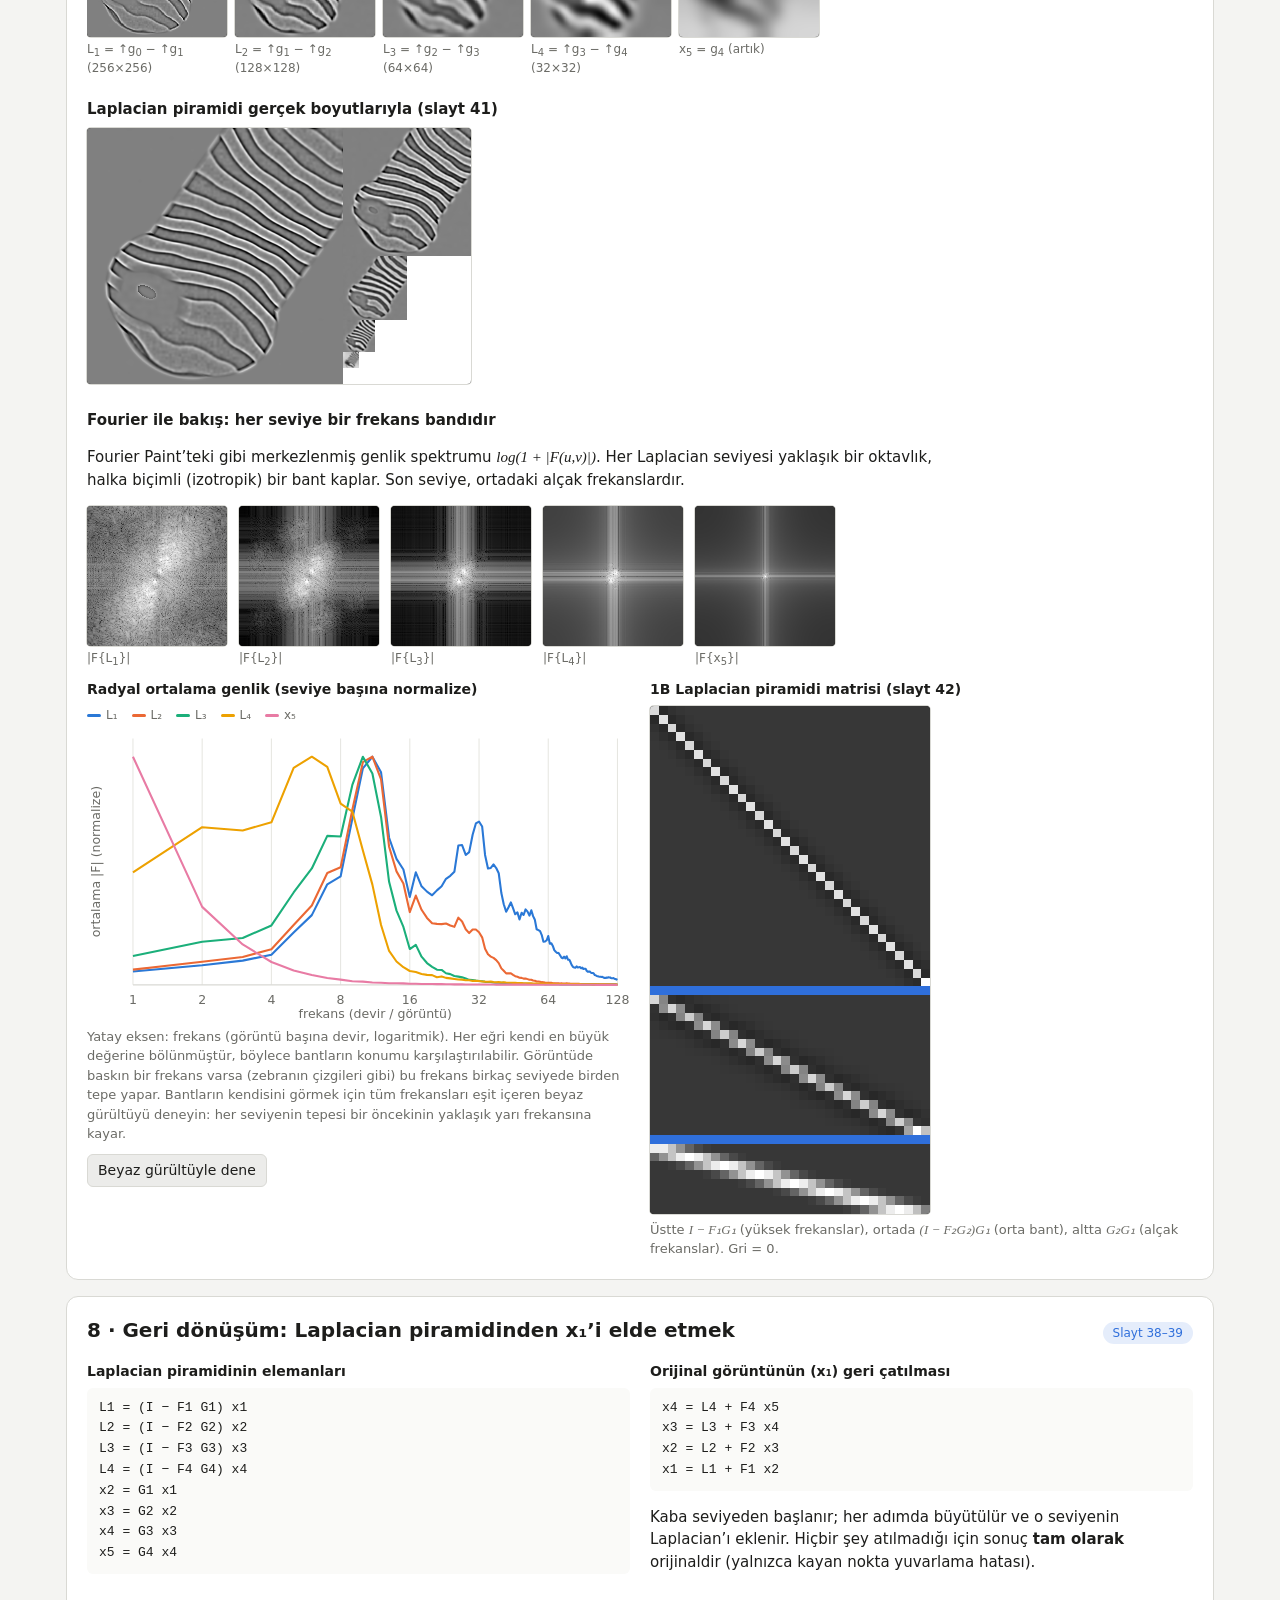
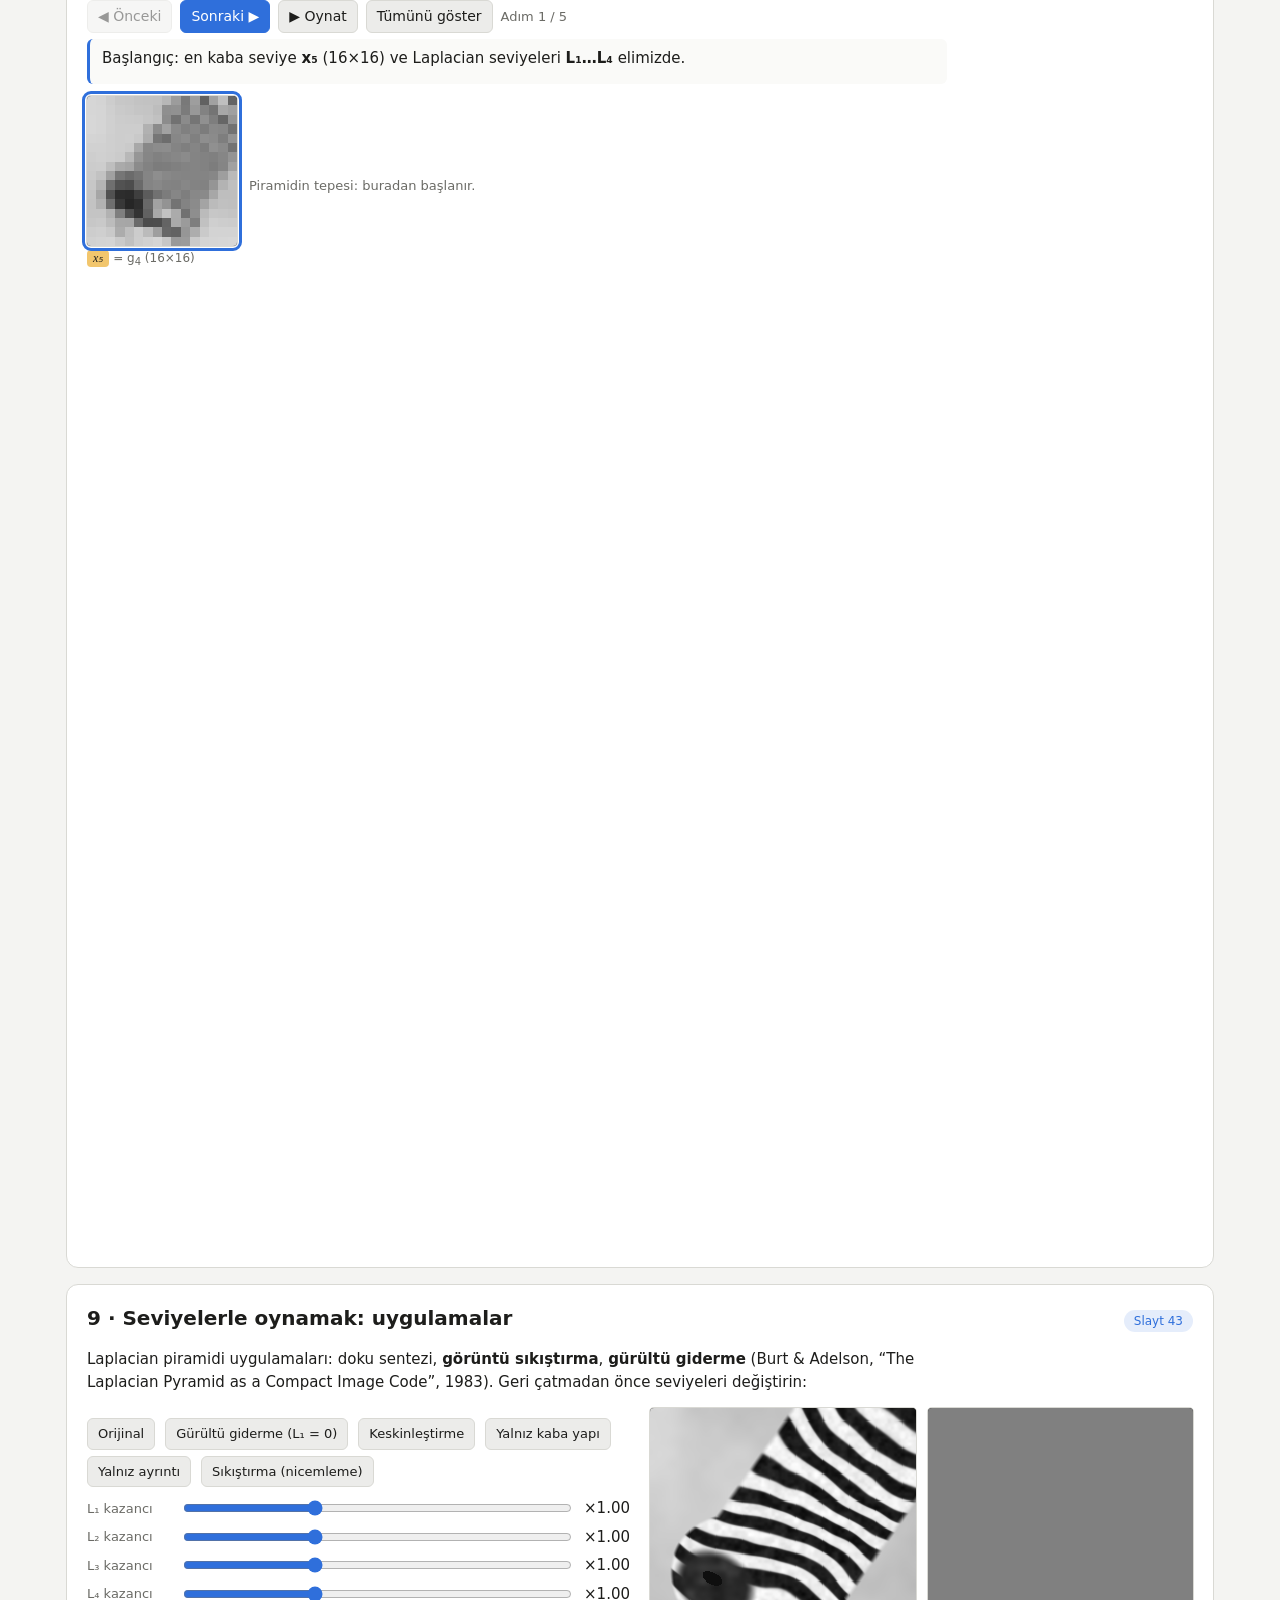
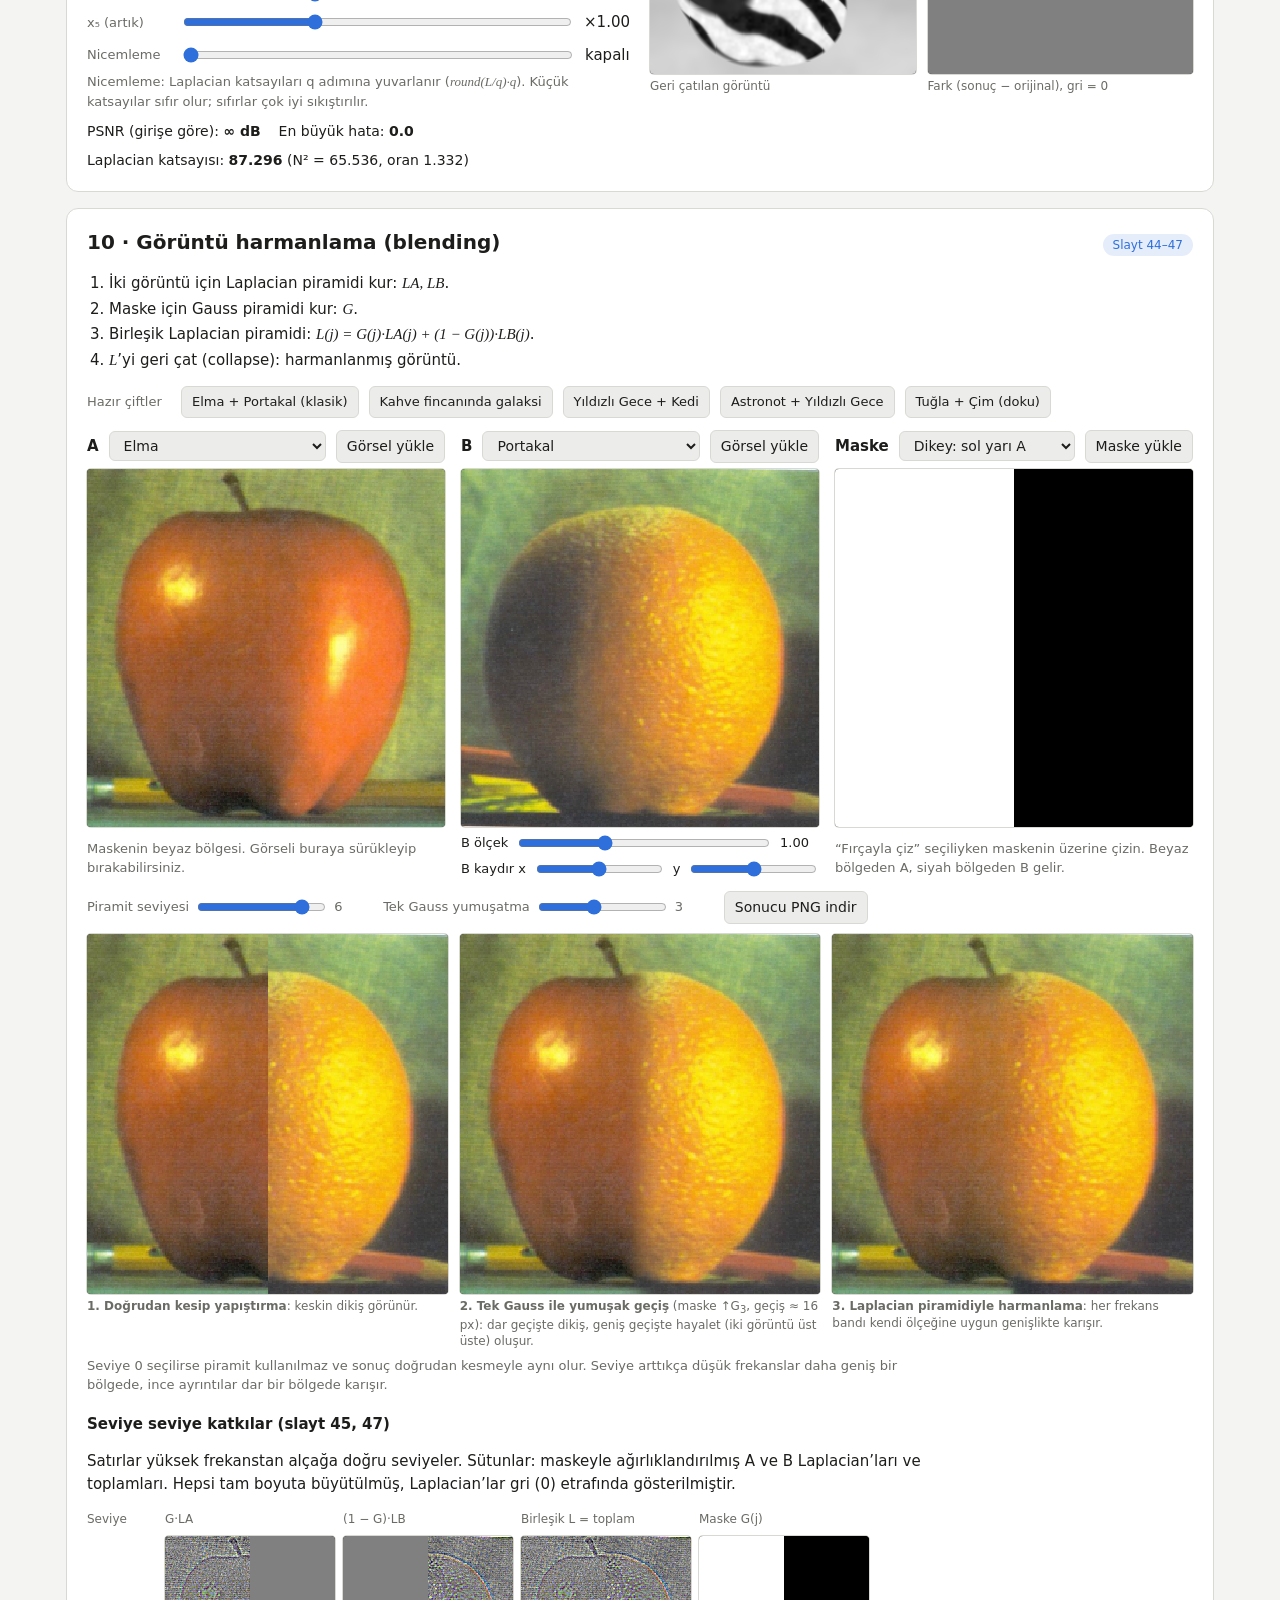
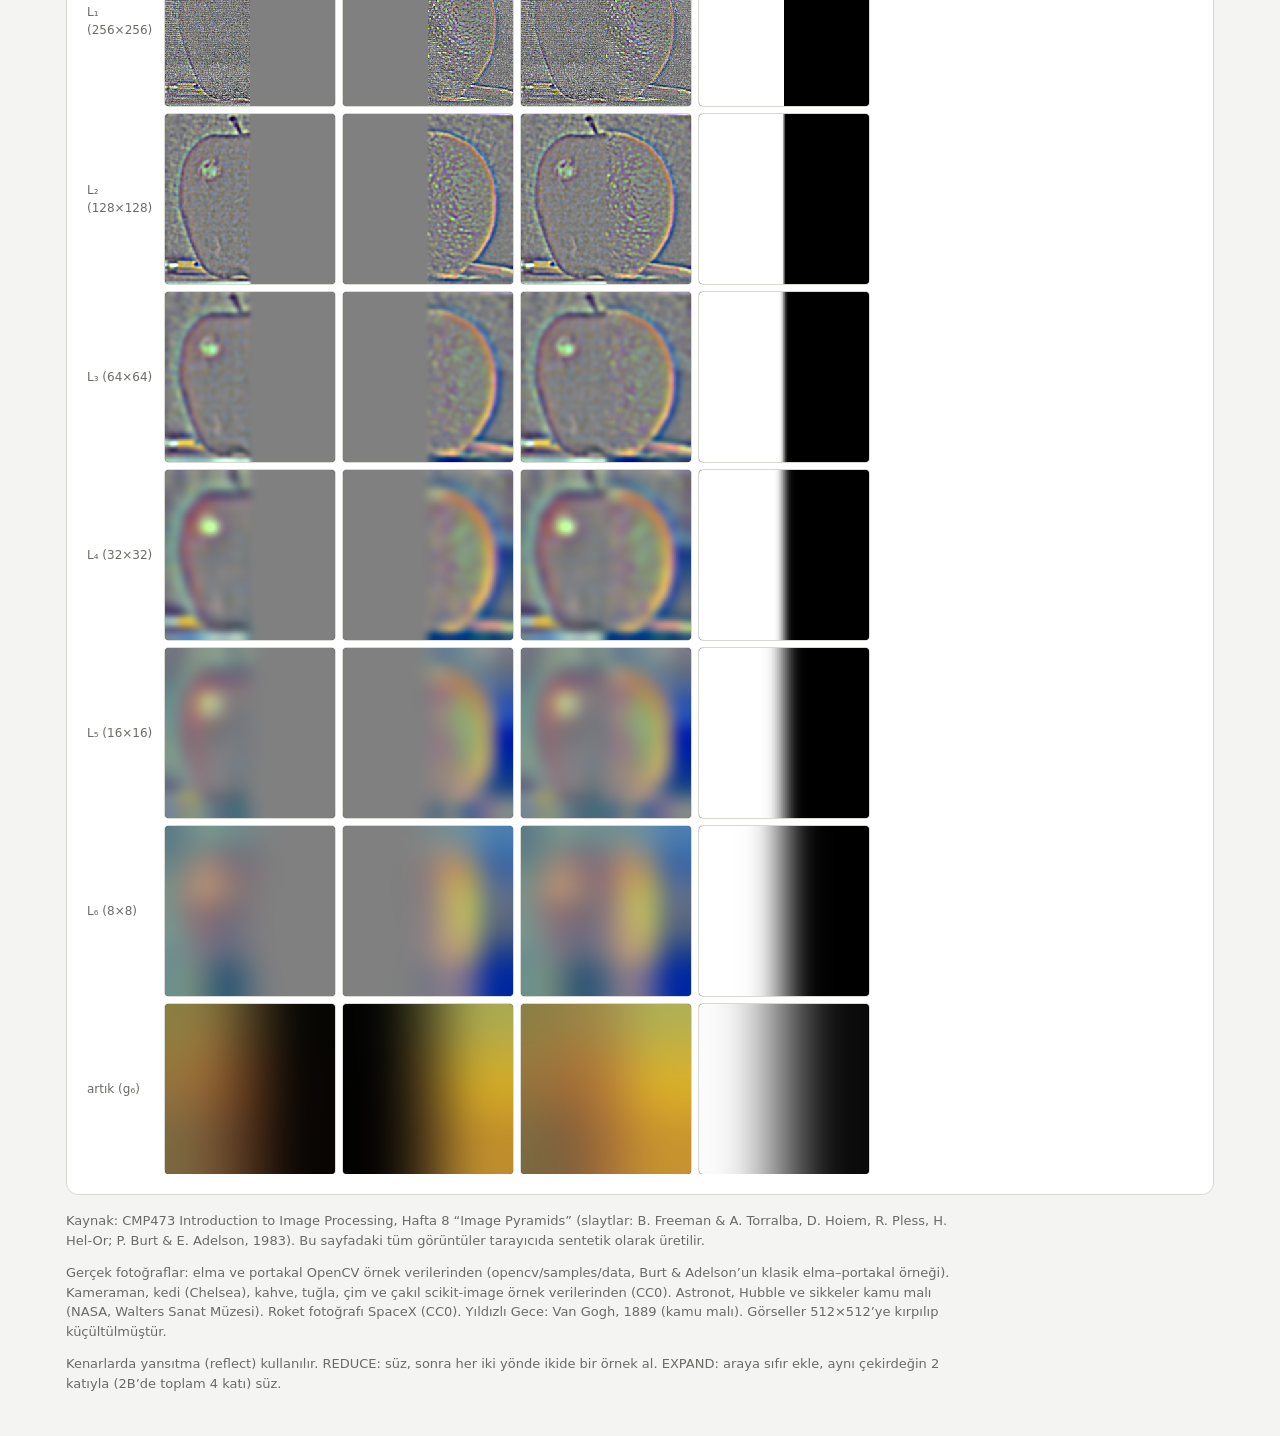
==== commit e2253ef8: "Add real photos and an expanded image-blending section to the pyramid page Bundles the classic apple" ====
--- a/pyramid/index.html
+++ b/pyramid/index.html
@@ -5,7 +5,7 @@
   <meta name="viewport" content="width=device-width, initial-scale=1">
   <title>Laplacian Piramidi</title>
   <meta name="description" content="CMP473 Hafta 8 slaytlarıyla eş zamanlı: Gauss ve Laplacian piramidi, geri dönüşüm ve görüntü harmanlama.">
-  <link rel="stylesheet" href="pyramid.css?v=2">
+  <link rel="stylesheet" href="pyramid.css?v=3">
 </head>
 <body>
   <header class="top">
@@ -398,29 +398,66 @@
         <li>Birleşik Laplacian piramidi: <span class="math">L(j) = G(j)·LA(j) + (1 − G(j))·LB(j)</span>.</li>
         <li><span class="math">L</span>’yi geri çat (collapse): harmanlanmış görüntü.</li>
       </ol>
+      <div class="row ctl presets">
+        <span class="lbl">Hazır çiftler</span>
+        <button data-blend="apple-orange">Elma + Portakal (klasik)</button>
+        <button data-blend="coffee-hubble">Kahve fincanında galaksi</button>
+        <button data-blend="starry-cat">Yıldızlı Gece + Kedi</button>
+        <button data-blend="astro-starry">Astronot + Yıldızlı Gece</button>
+        <button data-blend="brick-grass">Tuğla + Çim (doku)</button>
+      </div>
+      <div class="bl-inputs">
+        <div class="bl-in" id="bl-in-A">
+          <div class="row"><b>A</b> <select id="bl-a"></select>
+            <label class="file">Görsel yükle<input type="file" id="bl-a-file" accept="image/*"></label></div>
+          <div class="canvas-box drop" data-drop="A"><canvas id="bl-A"></canvas></div>
+          <p class="hint">Maskenin beyaz bölgesi. Görseli buraya sürükleyip bırakabilirsiniz.</p>
+        </div>
+        <div class="bl-in" id="bl-in-B">
+          <div class="row"><b>B</b> <select id="bl-b"></select>
+            <label class="file">Görsel yükle<input type="file" id="bl-b-file" accept="image/*"></label></div>
+          <div class="canvas-box drop" data-drop="B"><canvas id="bl-B"></canvas></div>
+          <div class="row tight"><span class="sub">B ölçek</span><input type="range" id="bl-bs" min="0.5" max="2" step="0.01" value="1"><output id="bl-bs-o">1.00</output></div>
+          <div class="row tight"><span class="sub">B kaydır x</span><input type="range" id="bl-bx" min="-0.5" max="0.5" step="0.005" value="0"><span class="sub">y</span><input type="range" id="bl-by" min="-0.5" max="0.5" step="0.005" value="0"></div>
+        </div>
+        <div class="bl-in">
+          <div class="row"><b>Maske</b>
+            <select id="bl-mask">
+              <option value="v" selected>Dikey: sol yarı A</option>
+              <option value="h">Yatay: üst yarı A</option>
+              <option value="c">Daire: içi A</option>
+              <option value="d">Çapraz</option>
+              <option value="draw">Fırçayla çiz</option>
+              <option value="upload">Maske görseli yükle</option>
+            </select>
+            <label class="file">Maske yükle<input type="file" id="bl-m-file" accept="image/*"></label>
+          </div>
+          <div class="canvas-box drop" data-drop="M"><canvas id="bl-M" class="maskpaint"></canvas></div>
+          <div class="row tight" id="bl-circle"><span class="sub">merkez x</span><input type="range" id="bl-cx" min="0" max="1" step="0.005" value="0.5"><span class="sub">y</span><input type="range" id="bl-cy" min="0" max="1" step="0.005" value="0.55"><span class="sub">yarıçap</span><input type="range" id="bl-cr" min="0.03" max="0.7" step="0.005" value="0.28"></div>
+          <div class="row tight" id="bl-brush">
+            <span class="sub">Fırça</span>
+            <div class="seg">
+              <label><input type="radio" name="bl-bv" value="1" checked><span>A (beyaz)</span></label>
+              <label><input type="radio" name="bl-bv" value="0"><span>B (siyah)</span></label>
+            </div>
+            <input type="range" id="bl-bsize" min="2" max="80" value="24">
+            <button class="mini" id="bl-mclear">Temizle</button>
+            <button class="mini" id="bl-minv">Ters çevir</button>
+          </div>
+          <p class="hint">“Fırçayla çiz” seçiliyken maskenin üzerine çizin. Beyaz bölgeden A, siyah bölgeden B gelir.</p>
+        </div>
+      </div>
       <div class="row ctl">
-        <label>A <select id="bl-a"></select></label>
-        <label class="file">A yükle<input type="file" id="bl-a-file" accept="image/*"></label>
-        <label>B <select id="bl-b"></select></label>
-        <label class="file">B yükle<input type="file" id="bl-b-file" accept="image/*"></label>
-        <label>Maske
-          <select id="bl-mask">
-            <option value="v" selected>Dikey: sol yarı A</option>
-            <option value="h">Yatay: üst yarı A</option>
-            <option value="c">Daire: içi A</option>
-            <option value="d">Çapraz</option>
-          </select>
-        </label>
-        <label>Seviye <input type="range" id="bl-levels" min="0" max="7" value="6"><output id="bl-levels-o">6</output></label>
-      </div>
-      <div class="grid5">
-        <figure><div class="canvas-box"><canvas id="bl-A"></canvas></div><figcaption>(a) A</figcaption></figure>
-        <figure><div class="canvas-box"><canvas id="bl-B"></canvas></div><figcaption>(b) B</figcaption></figure>
-        <figure><div class="canvas-box"><canvas id="bl-M"></canvas></div><figcaption>Maske</figcaption></figure>
-        <figure><div class="canvas-box"><canvas id="bl-cut"></canvas></div><figcaption>Doğrudan kesip yapıştırma</figcaption></figure>
-        <figure><div class="canvas-box"><canvas id="bl-out"></canvas></div><figcaption><b>Laplacian harmanlama</b></figcaption></figure>
-      </div>
-      <p class="hint">Seviye 0 seçilirse piramit kullanılmaz ve sonuç doğrudan kesmeyle aynı olur. Seviye arttıkça düşük frekanslar daha geniş bir bölgede, ince ayrıntılar dar bir bölgede karışır.</p>
+        <label>Piramit seviyesi <input type="range" id="bl-levels" min="0" max="7" value="6"><output id="bl-levels-o">6</output></label>
+        <label>Tek Gauss yumuşatma <input type="range" id="bl-feather" min="0" max="7" value="3"><output id="bl-feather-o">3</output></label>
+        <button id="bl-download">Sonucu PNG indir</button>
+      </div>
+      <div class="grid3">
+        <figure><div class="canvas-box"><canvas id="bl-cut"></canvas></div><figcaption><b>1. Doğrudan kesip yapıştırma</b>: keskin dikiş görünür.</figcaption></figure>
+        <figure><div class="canvas-box"><canvas id="bl-feath"></canvas></div><figcaption id="bl-feath-cap"><b>2. Tek Gauss ile yumuşak geçiş</b>: dar geçişte dikiş, geniş geçişte hayalet (iki görüntü üst üste) oluşur.</figcaption></figure>
+        <figure><div class="canvas-box"><canvas id="bl-out"></canvas></div><figcaption><b>3. Laplacian piramidiyle harmanlama</b>: her frekans bandı kendi ölçeğine uygun genişlikte karışır.</figcaption></figure>
+      </div>
+      <p class="hint" id="bl-msg">Seviye 0 seçilirse piramit kullanılmaz ve sonuç doğrudan kesmeyle aynı olur. Seviye arttıkça düşük frekanslar daha geniş bir bölgede, ince ayrıntılar dar bir bölgede karışır.</p>
       <h3>Seviye seviye katkılar (slayt 45, 47)</h3>
       <p>Satırlar yüksek frekanstan alçağa doğru seviyeler. Sütunlar: maskeyle ağırlıklandırılmış A ve B Laplacian’ları ve toplamları. Hepsi tam boyuta büyütülmüş, Laplacian’lar gri (0) etrafında gösterilmiştir.</p>
       <div class="bl-table" id="bl-table"></div>
@@ -429,11 +466,12 @@
 
   <footer class="notes">
     <p>Kaynak: CMP473 Introduction to Image Processing, Hafta 8 “Image Pyramids” (slaytlar: B. Freeman &amp; A. Torralba, D. Hoiem, R. Pless, H. Hel-Or; P. Burt &amp; E. Adelson, 1983). Bu sayfadaki tüm görüntüler tarayıcıda sentetik olarak üretilir.</p>
+    <p>Gerçek fotoğraflar: elma ve portakal OpenCV örnek verilerinden (opencv/samples/data, Burt &amp; Adelson’un klasik elma–portakal örneği). Kameraman, kedi (Chelsea), kahve, tuğla, çim ve çakıl scikit-image örnek verilerinden (CC0). Astronot, Hubble ve sikkeler kamu malı (NASA, Walters Sanat Müzesi). Roket fotoğrafı SpaceX (CC0). Yıldızlı Gece: Van Gogh, 1889 (kamu malı). Görseller 512×512’ye kırpılıp küçültülmüştür.</p>
     <p>Kenarlarda yansıtma (reflect) kullanılır. REDUCE: süz, sonra her iki yönde ikide bir örnek al. EXPAND: araya sıfır ekle, aynı çekirdeğin 2 katıyla (2B’de toplam 4 katı) süz.</p>
   </footer>
 
   <script src="../examples.js?v=3"></script>
-  <script src="examples-pyr.js?v=1"></script>
-  <script src="pyramid.js?v=2"></script>
+  <script src="examples-pyr.js?v=2"></script>
+  <script src="pyramid.js?v=3"></script>
 </body>
 </html>
--- a/pyramid/pyramid.css
+++ b/pyramid/pyramid.css
@@ -264,3 +264,15 @@
 .notes { color: var(--muted); font-size: 13px; padding-bottom: 32px; }
 .notes p { max-width: 900px; }
 .mats > div { max-width: 100%; min-width: 0; overflow-x: auto; }
+
+.bl-inputs { display: grid; grid-template-columns: repeat(3, minmax(0, 1fr)); gap: 16px; margin: 12px 0; }
+@media (max-width: 860px) { .bl-inputs { grid-template-columns: minmax(0, 1fr); } }
+.bl-in { display: grid; gap: 6px; align-content: start; min-width: 0; }
+.bl-in select { max-width: 100%; min-width: 0; flex: 1 1 120px; }
+.row.tight { gap: 4px 8px; font-size: 13px; }
+.row.tight input[type="range"] { min-width: 60px; }
+.drop { position: relative; }
+.drop.over { outline: 3px dashed var(--accent); outline-offset: 2px; }
+canvas.maskpaint.on { cursor: crosshair; touch-action: none; }
+.status { color: var(--accent); }
+canvas { -webkit-user-select: none; user-select: none; }
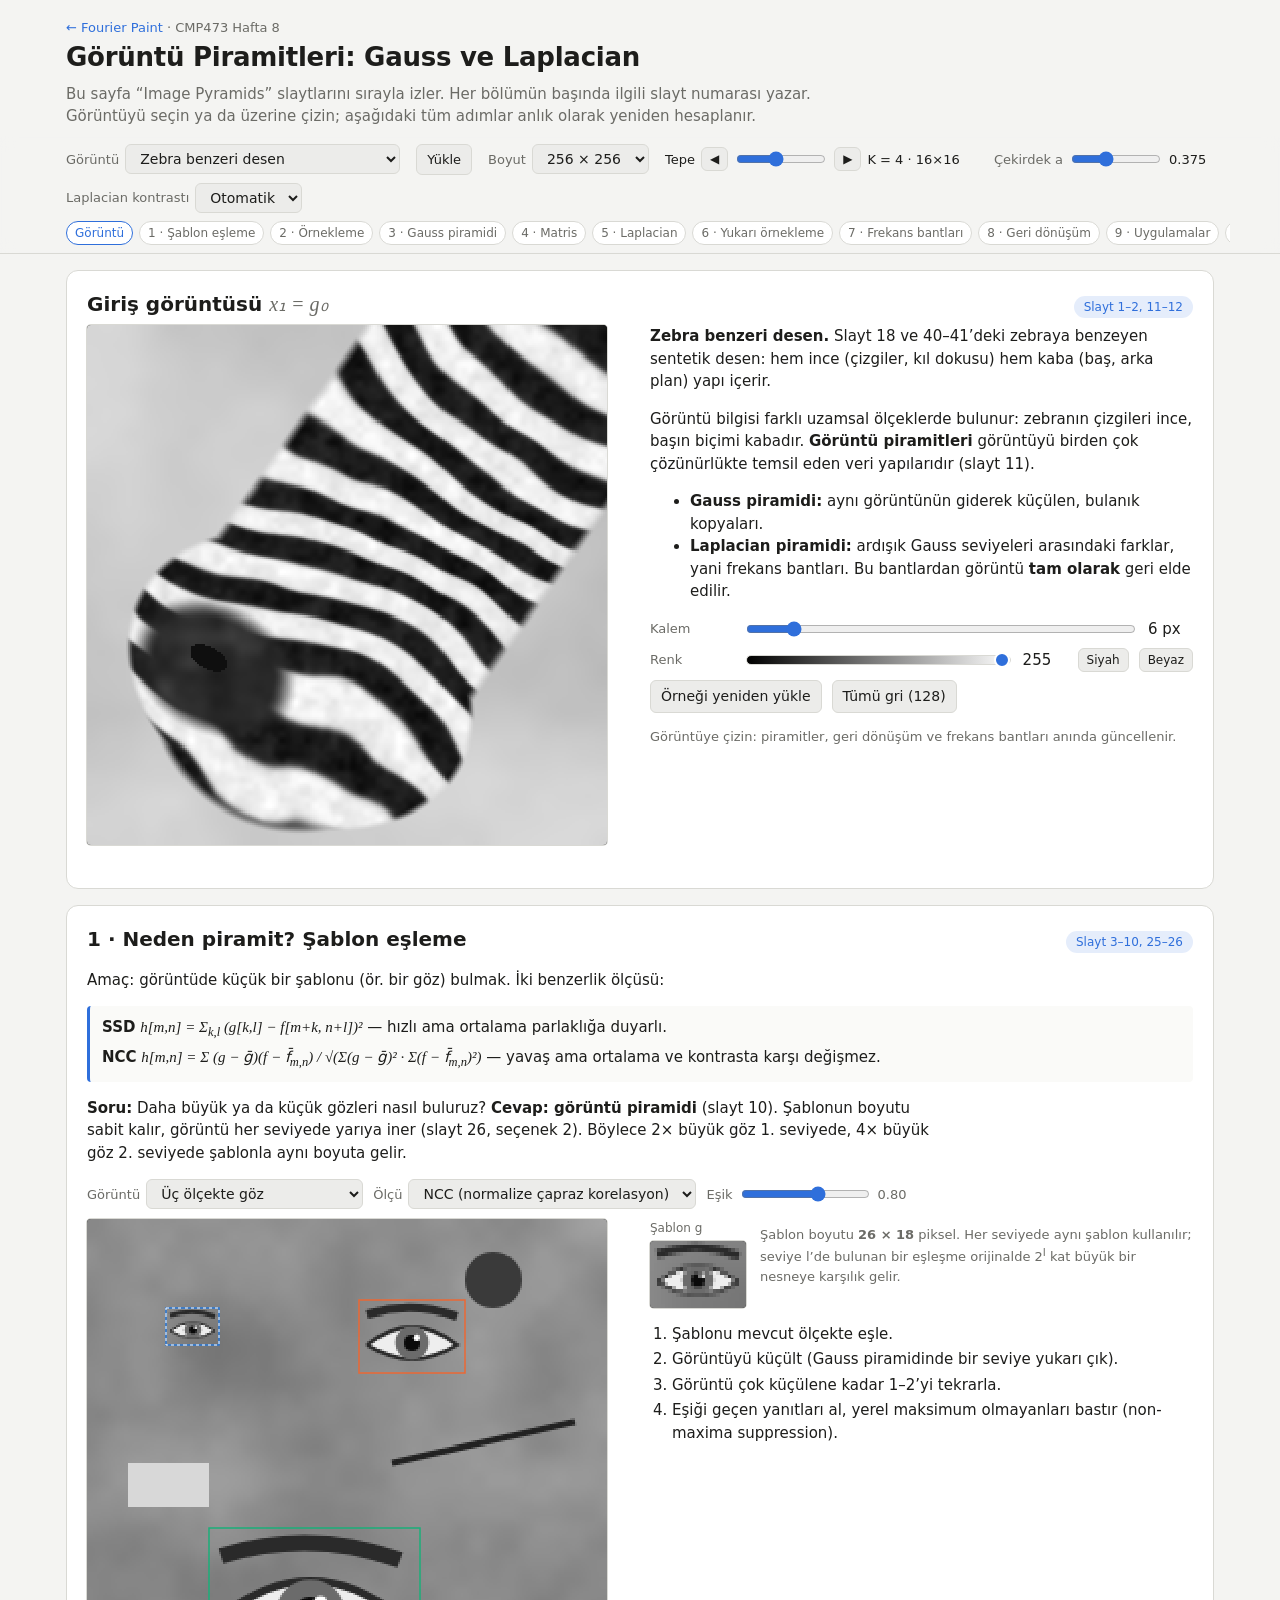
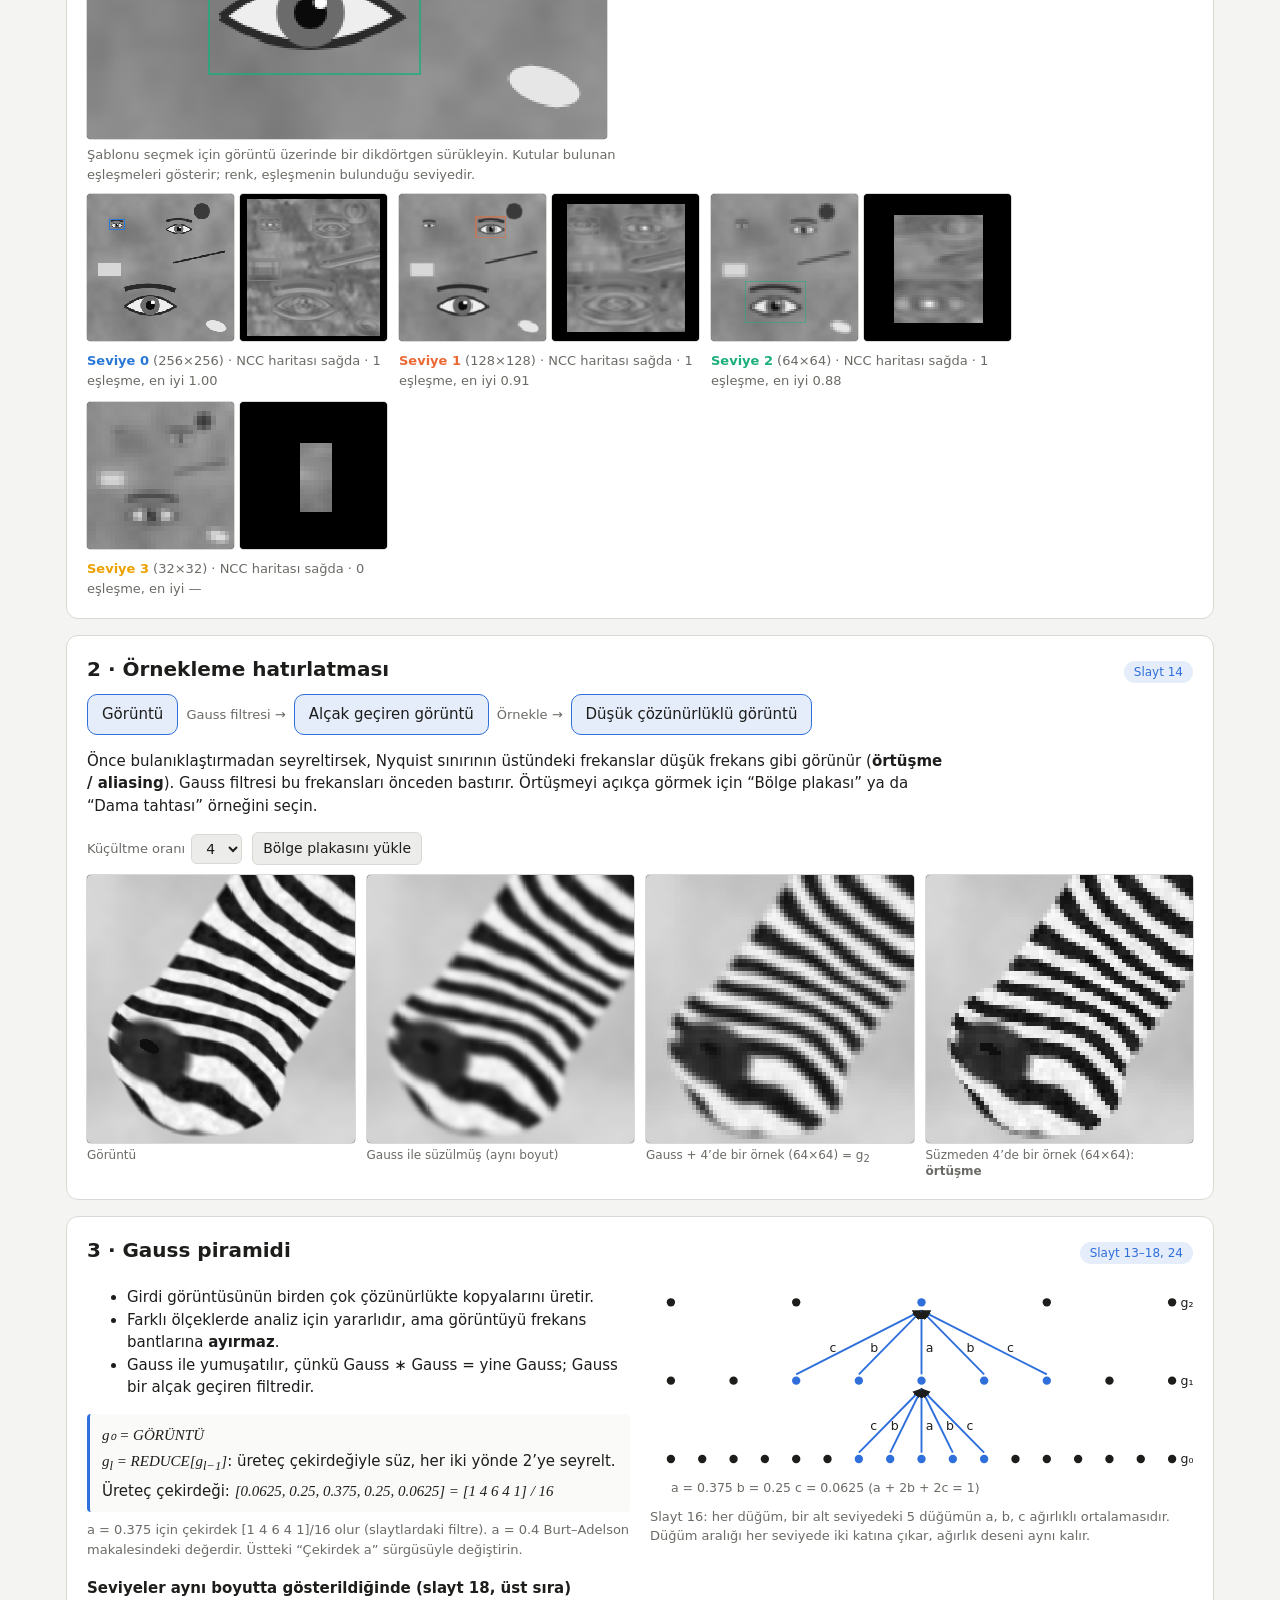
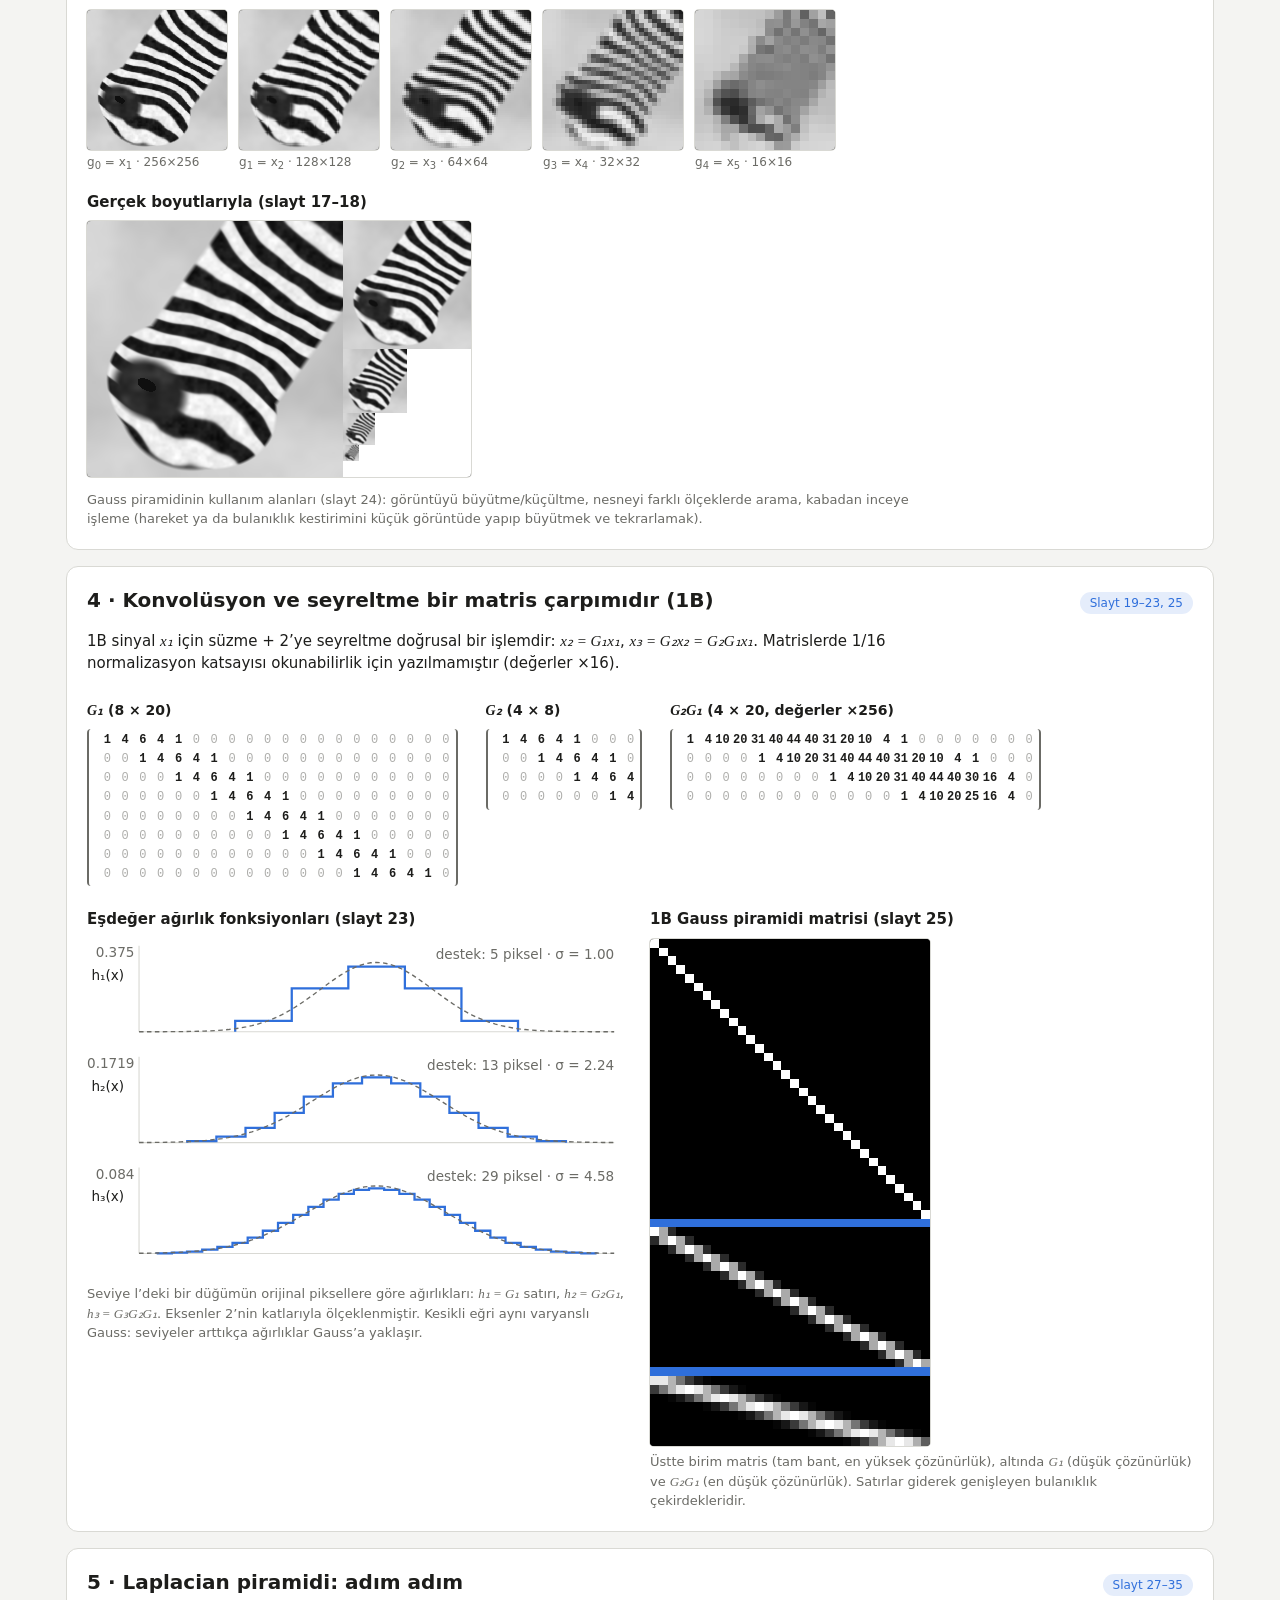
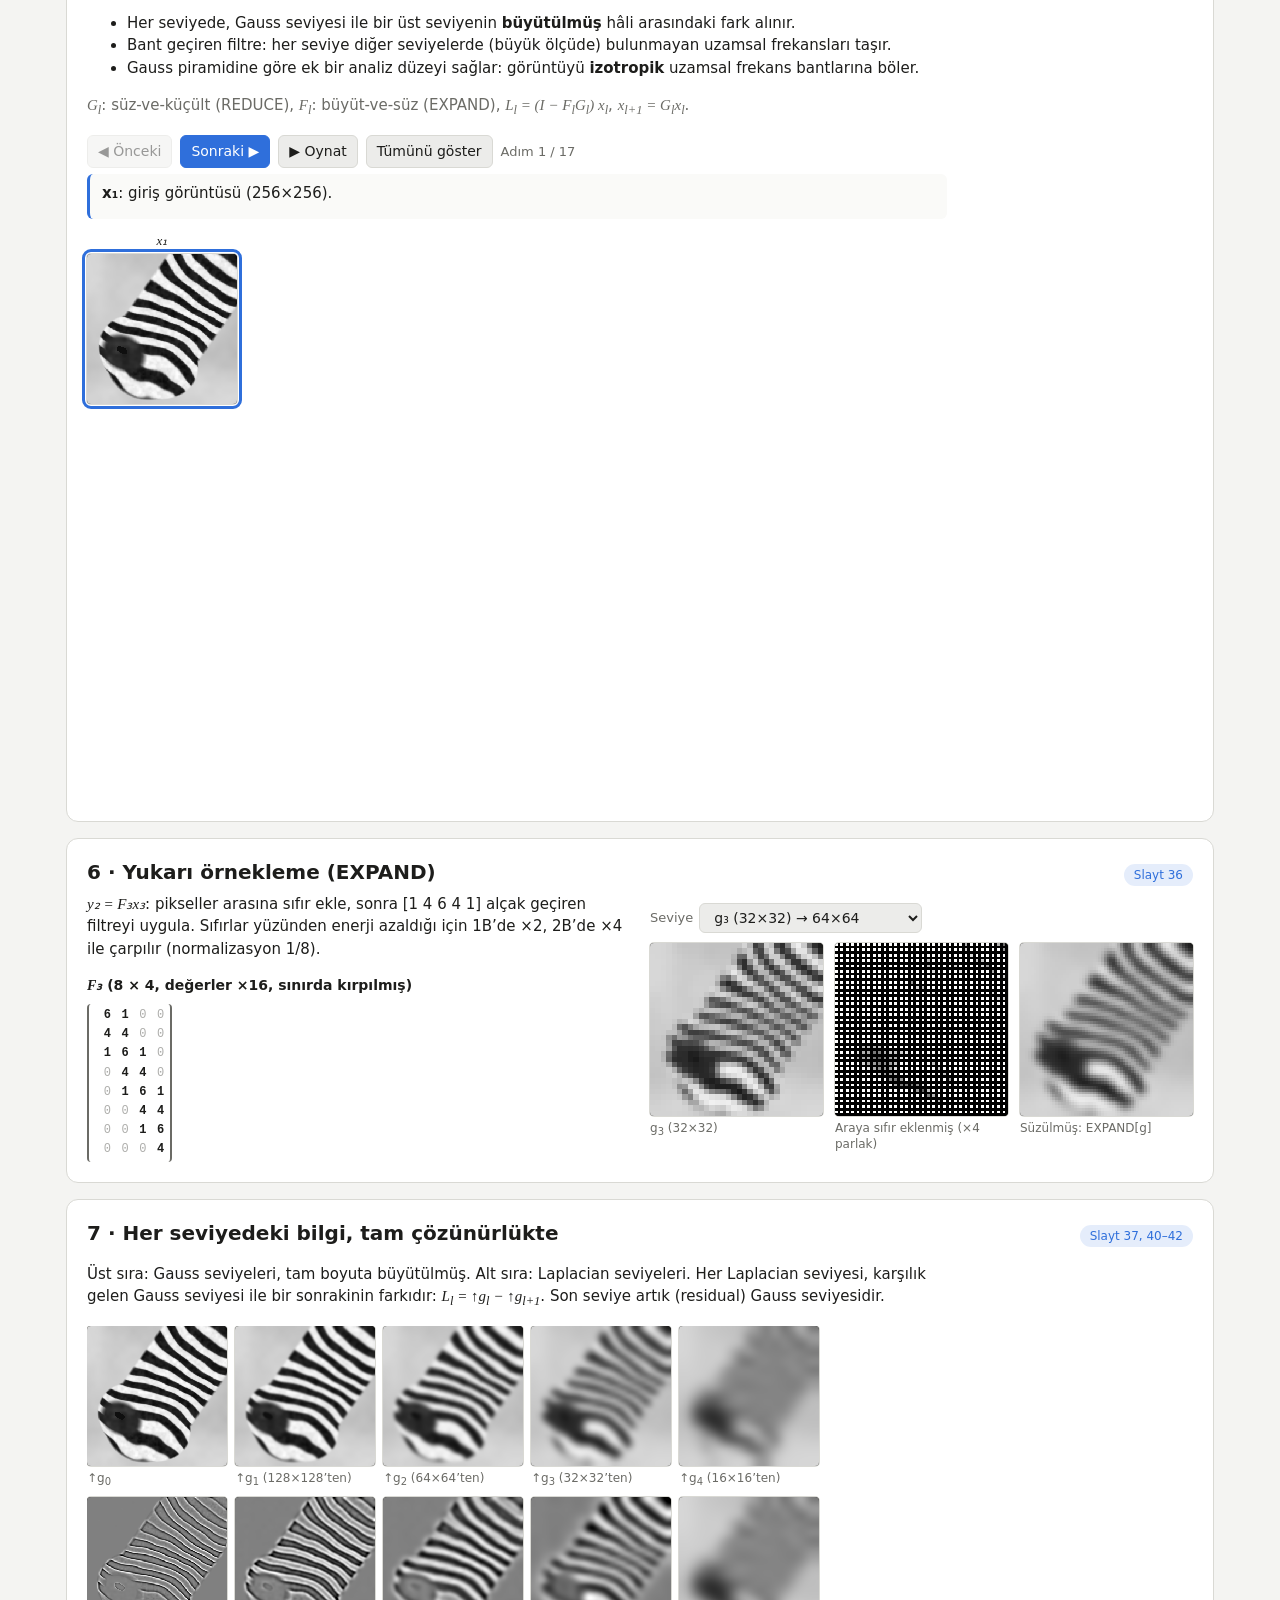
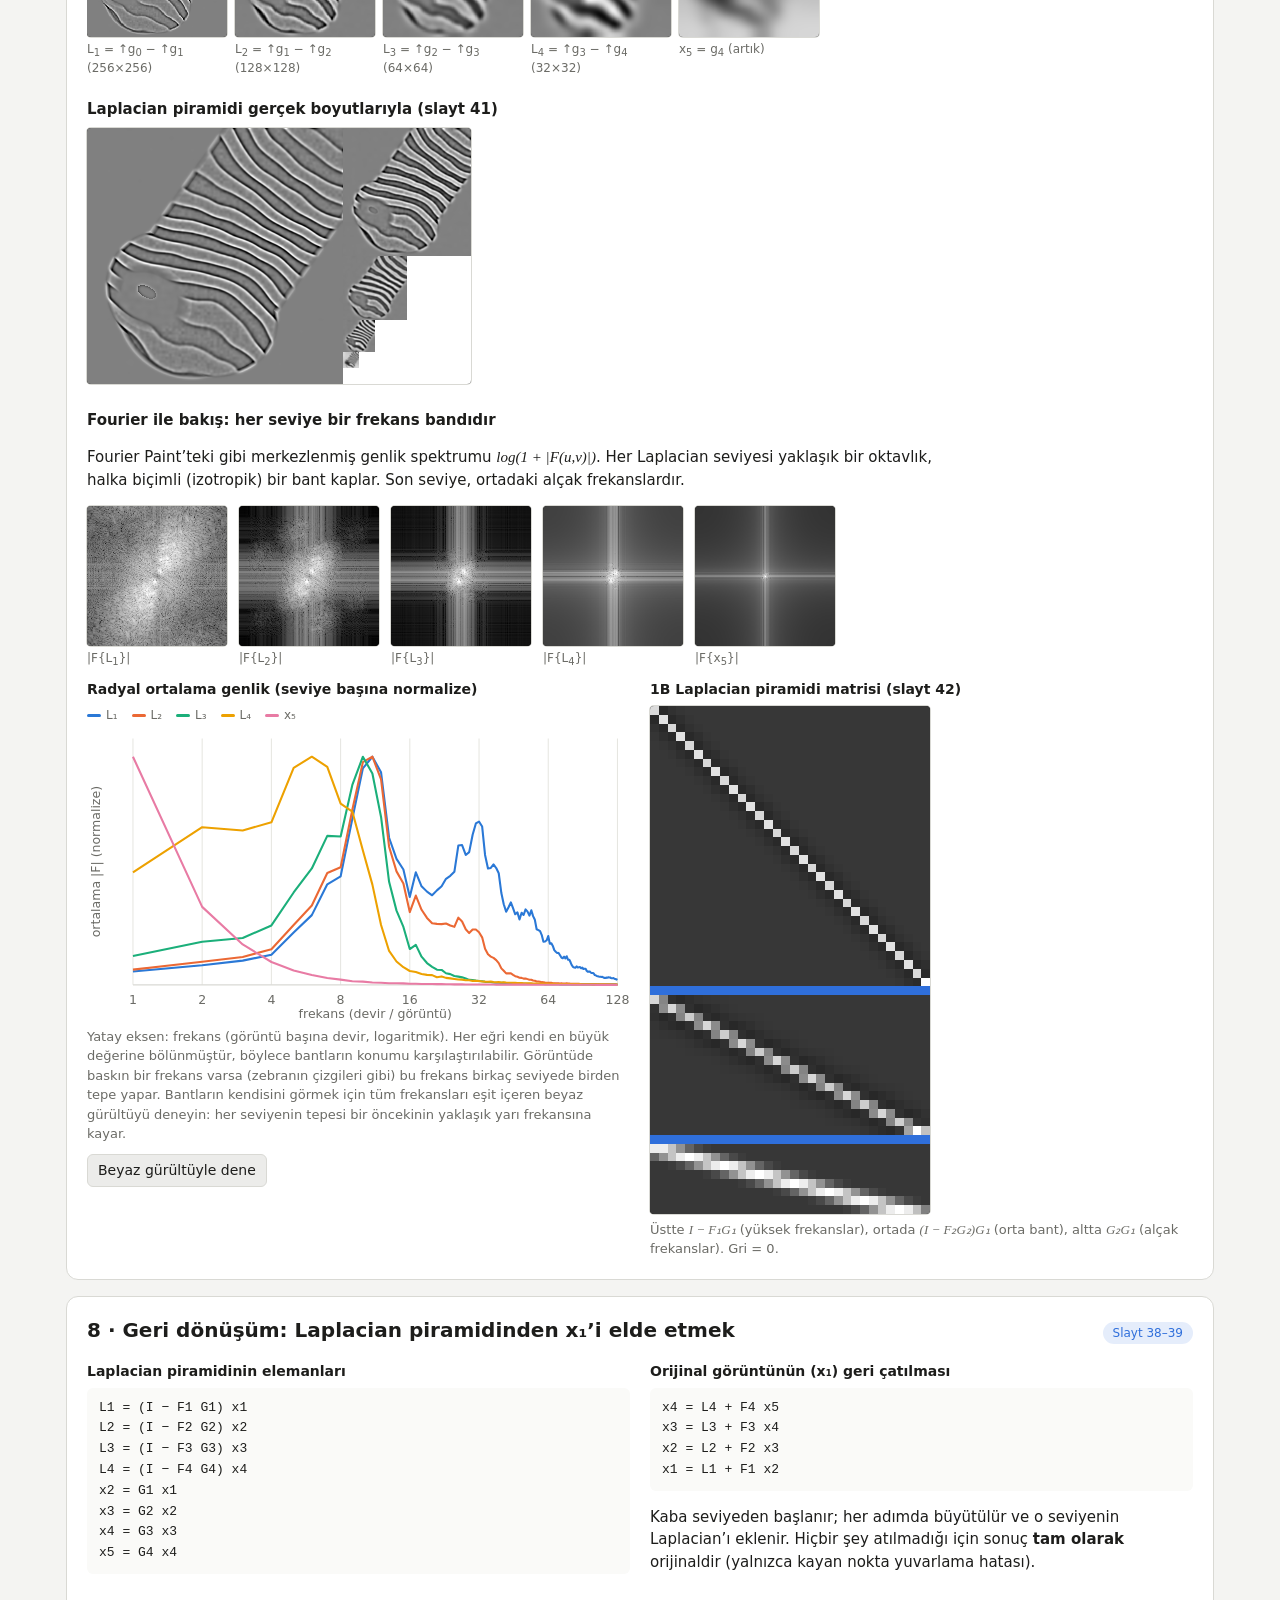
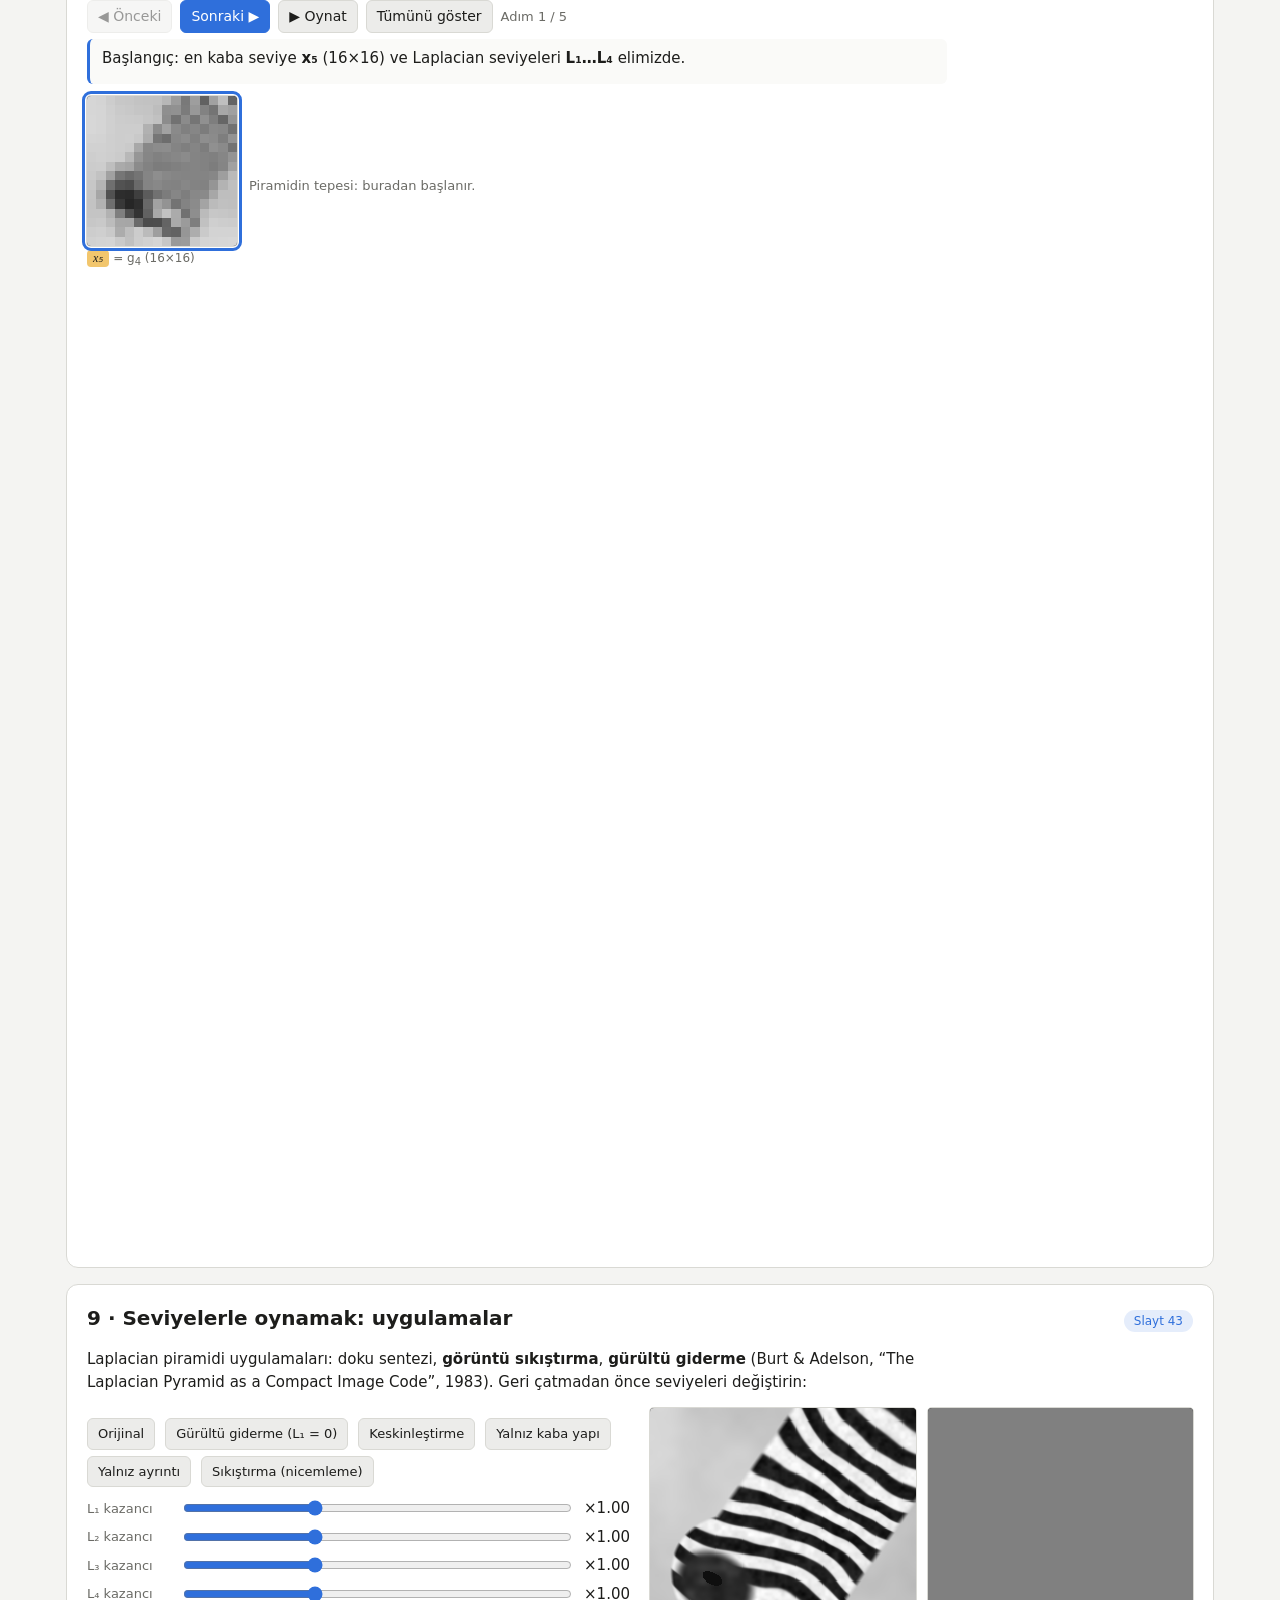
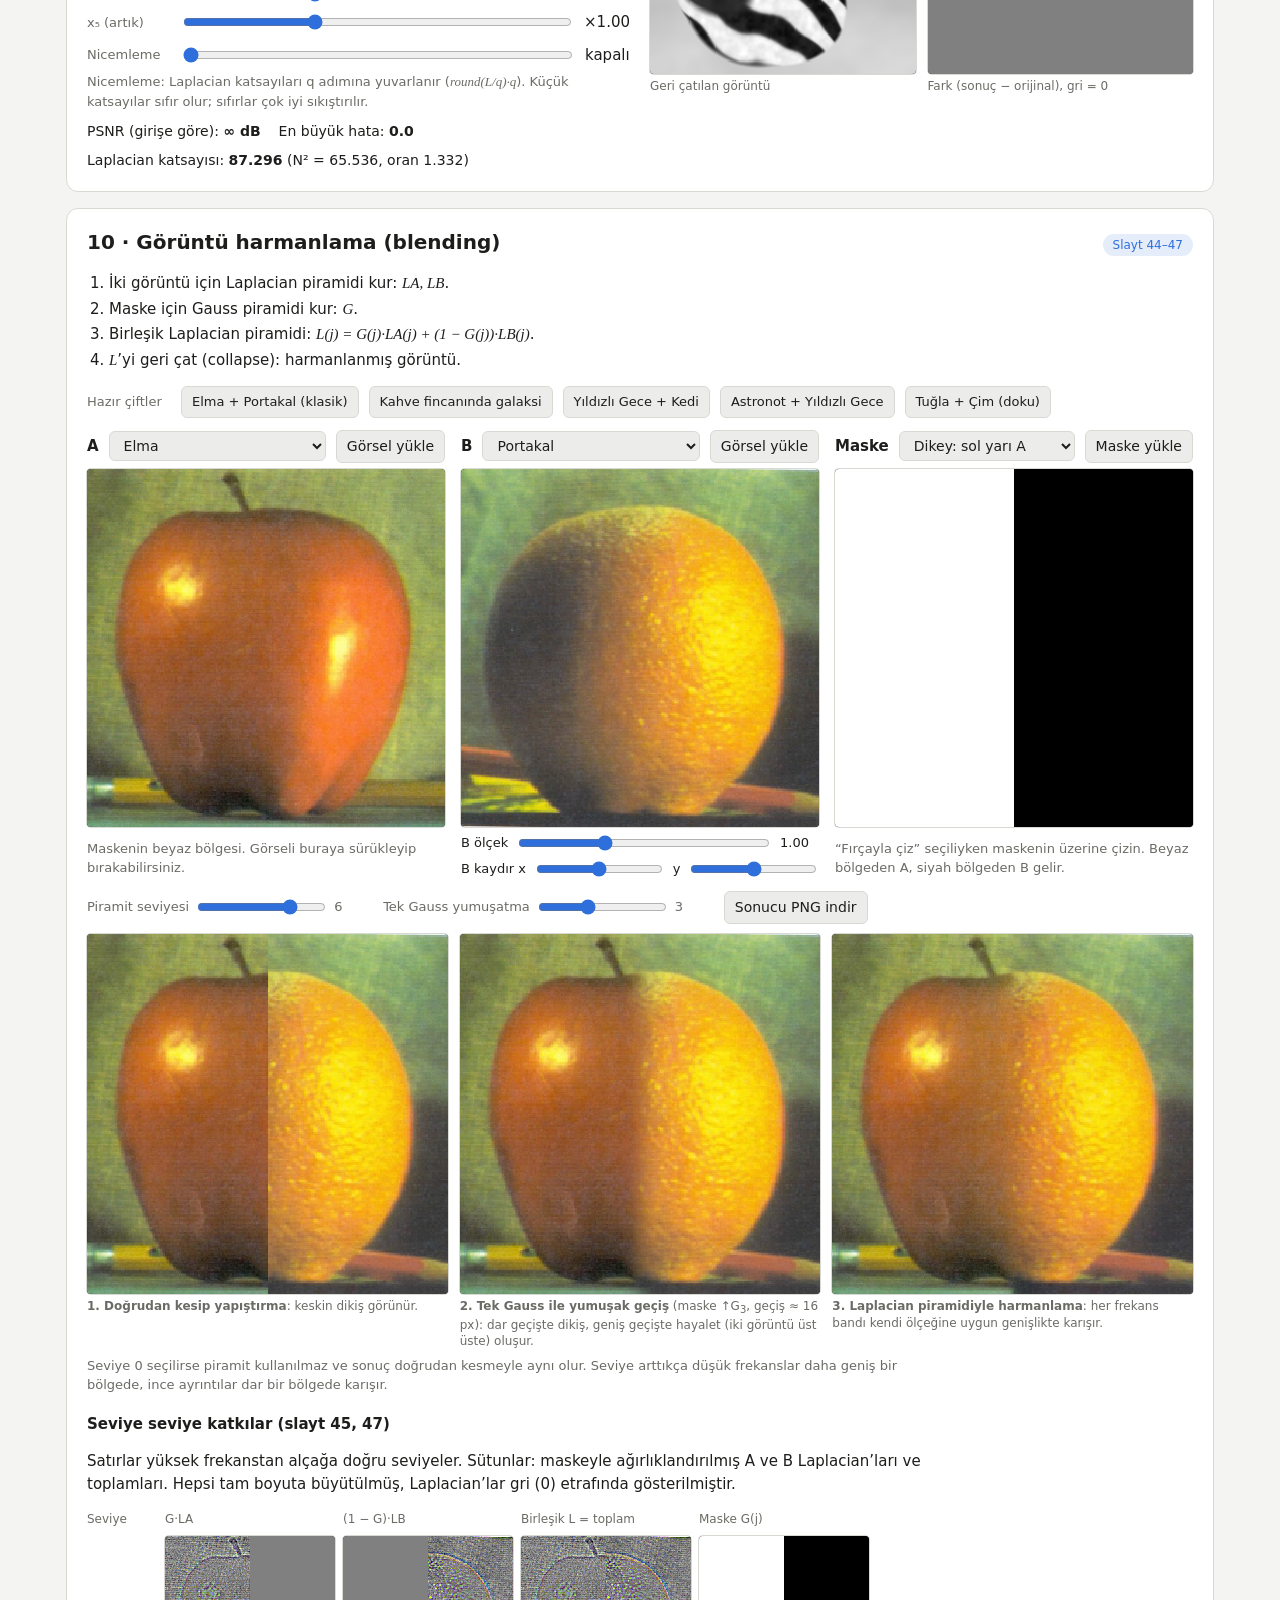
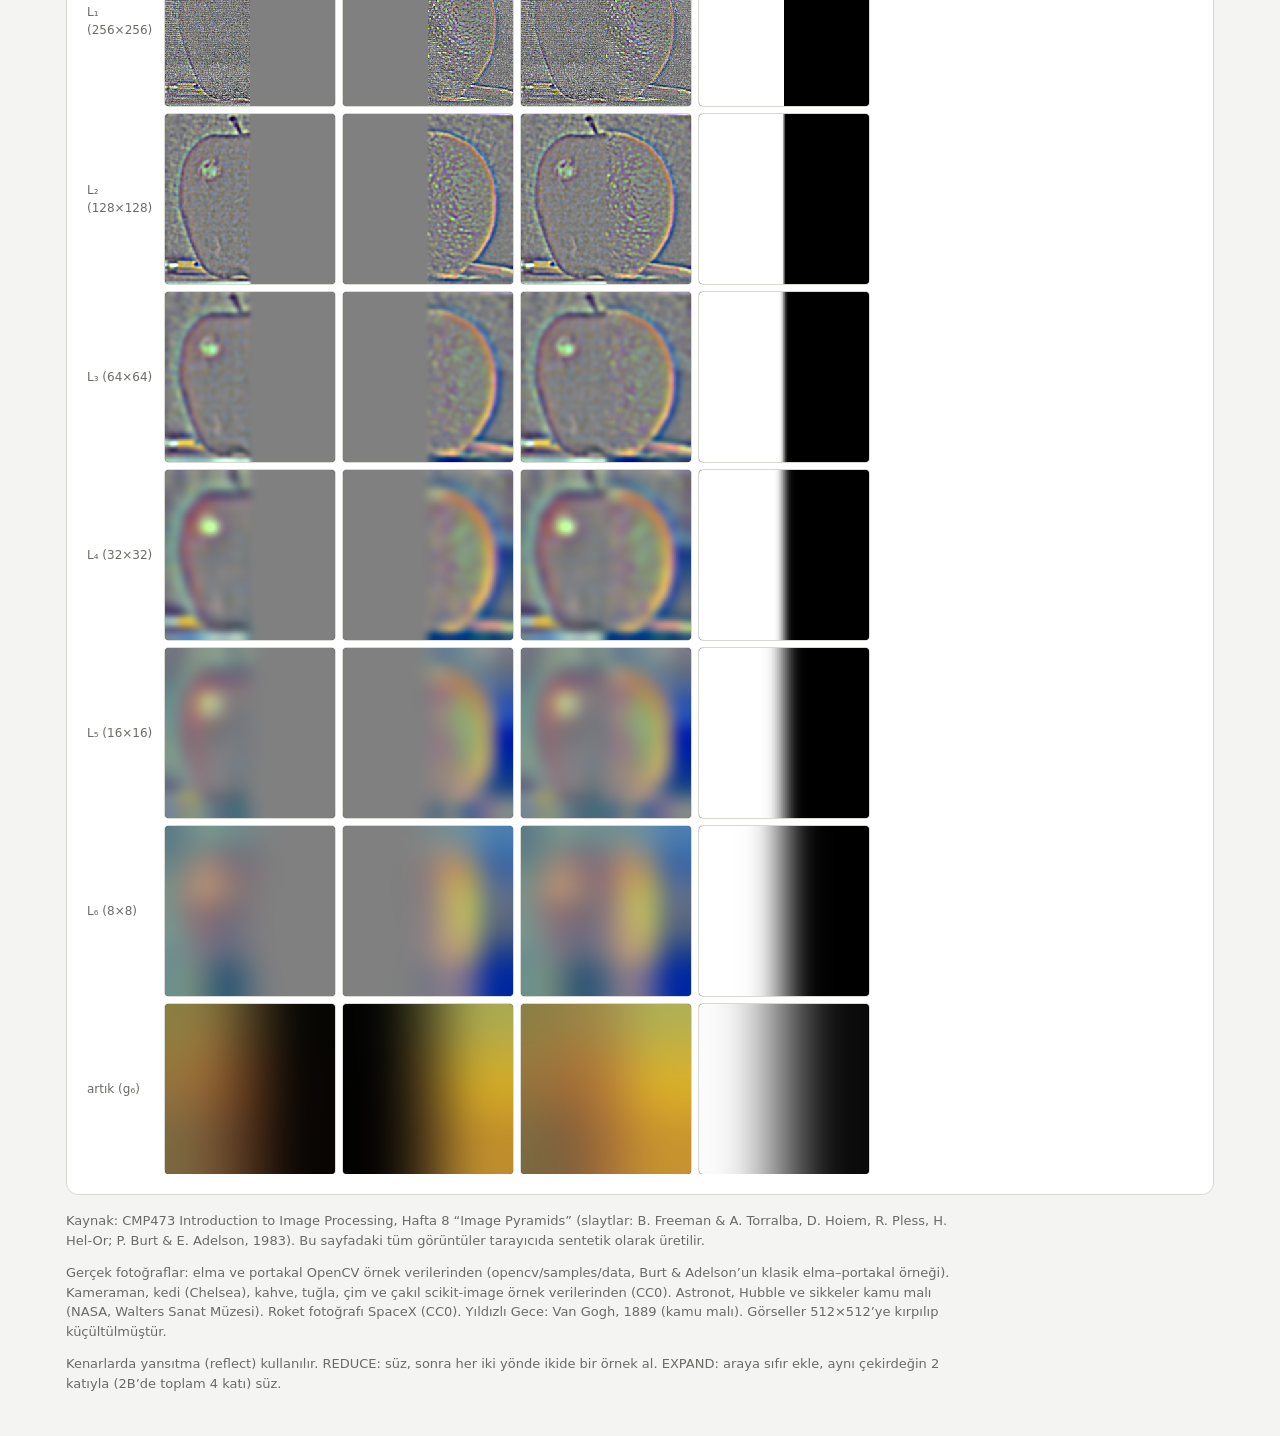
==== commit c53a020f: "Let the pyramid top go down to 1x1 with step buttons The level count K now ranges up to log2(N), so " ====
--- a/pyramid/index.html
+++ b/pyramid/index.html
@@ -5,7 +5,7 @@
   <meta name="viewport" content="width=device-width, initial-scale=1">
   <title>Laplacian Piramidi</title>
   <meta name="description" content="CMP473 Hafta 8 slaytlarıyla eş zamanlı: Gauss ve Laplacian piramidi, geri dönüşüm ve görüntü harmanlama.">
-  <link rel="stylesheet" href="pyramid.css?v=3">
+  <link rel="stylesheet" href="pyramid.css?v=4">
 </head>
 <body>
   <header class="top">
@@ -29,10 +29,13 @@
           <option value="512">512 × 512</option>
         </select>
       </label>
-      <label title="Kaç kez küçültme (REDUCE) yapılacak">Seviye K
-        <input type="range" id="g-levels" min="1" max="7" value="4">
-        <output id="g-levels-o">4</output>
-      </label>
+      <span class="ktop" title="Piramidin tepesi: kaç kez küçültme (REDUCE) yapılacağı. En fazla 1×1 piksele kadar.">
+        <span class="sub">Tepe</span>
+        <button class="mini" id="g-kdown" aria-label="Bir seviye az">◀</button>
+        <input type="range" id="g-levels" min="1" max="8" value="4" aria-label="Seviye sayısı K">
+        <button class="mini" id="g-kup" aria-label="Bir seviye fazla">▶</button>
+        <output id="g-levels-o">K = 4 · 16×16</output>
+      </span>
       <label title="Burt–Adelson üreteç çekirdeği [¼−a/2, ¼, a, ¼, ¼−a/2]">Çekirdek a
         <input type="range" id="g-a" min="0.25" max="0.6" step="0.005" value="0.375">
         <output id="g-a-o">0.375</output>
@@ -472,6 +475,6 @@
 
   <script src="../examples.js?v=3"></script>
   <script src="examples-pyr.js?v=2"></script>
-  <script src="pyramid.js?v=3"></script>
+  <script src="pyramid.js?v=4"></script>
 </body>
 </html>
--- a/pyramid/pyramid.css
+++ b/pyramid/pyramid.css
@@ -276,3 +276,5 @@
 canvas.maskpaint.on { cursor: crosshair; touch-action: none; }
 .status { color: var(--accent); }
 canvas { -webkit-user-select: none; user-select: none; }
+.ktop { display: inline-flex; gap: 6px; align-items: center; font-size: 13px; }
+.ktop output { min-width: 8.5em; color: var(--text); }
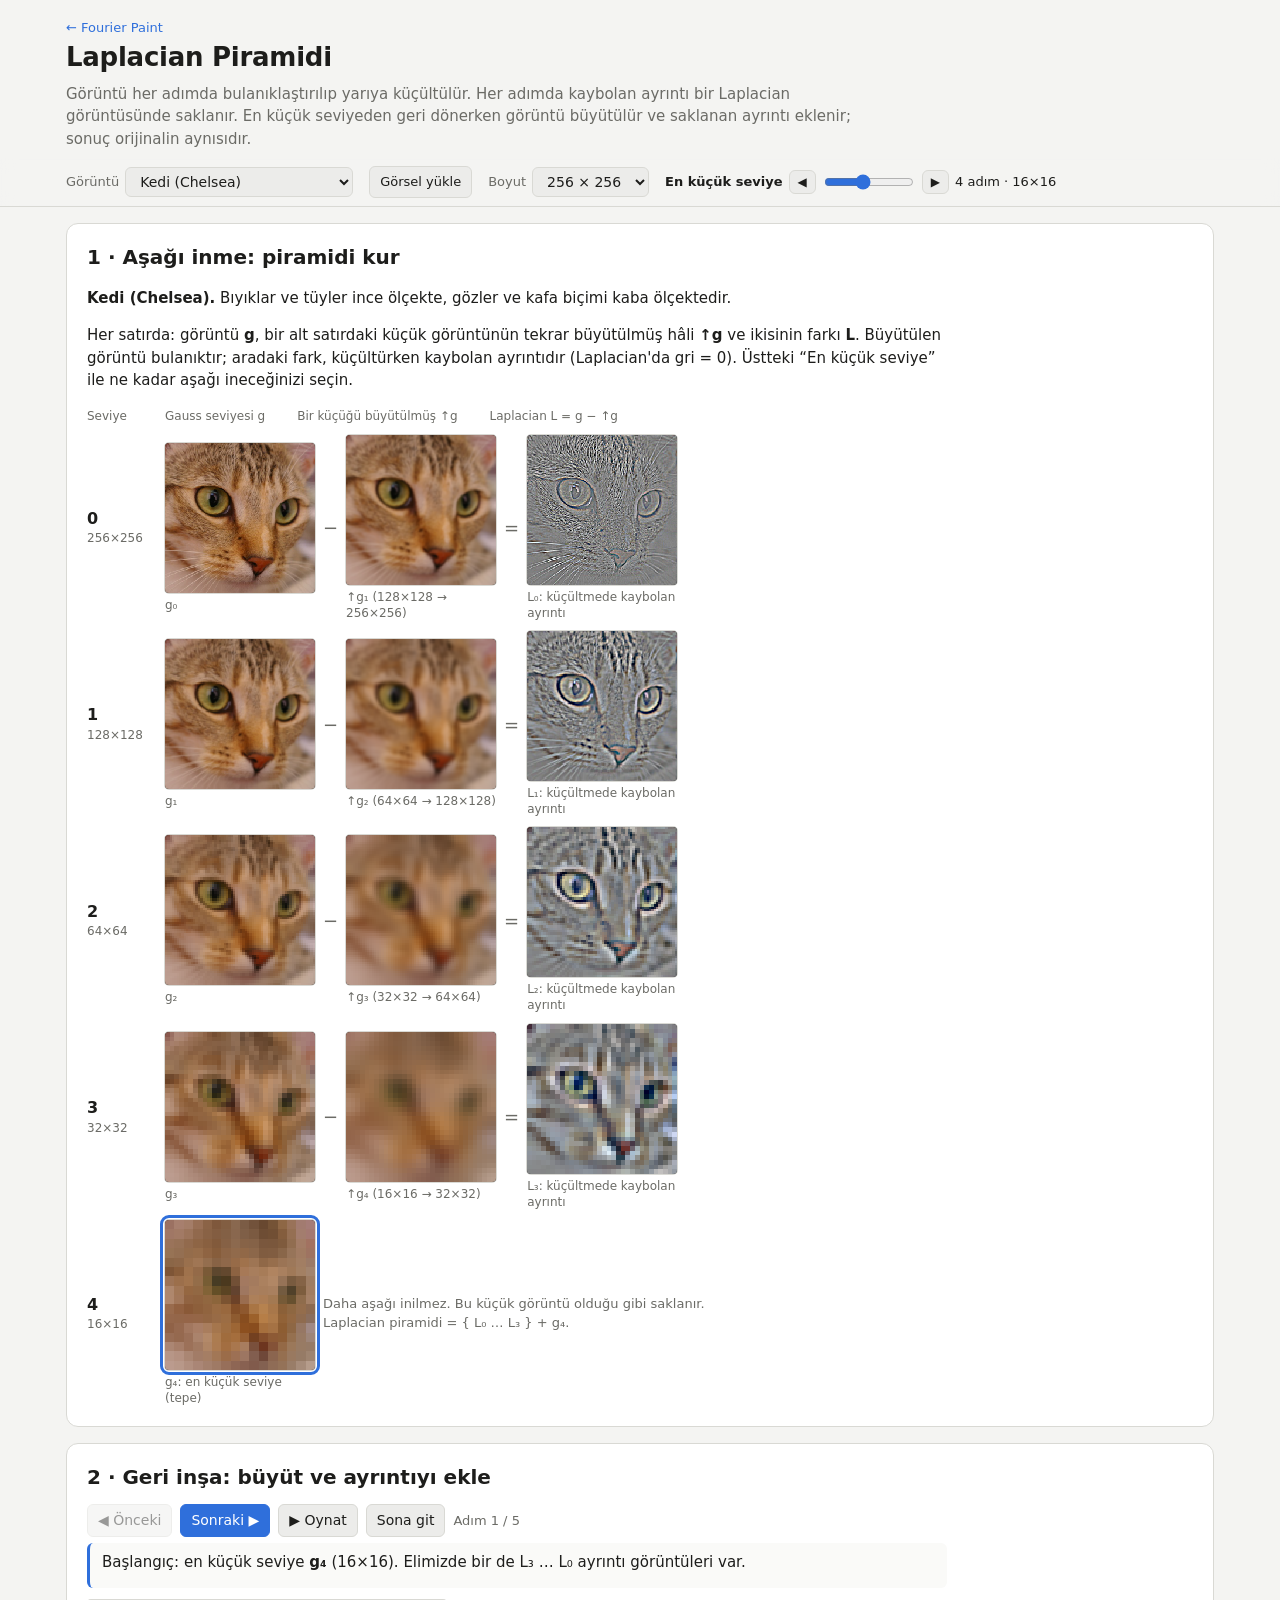
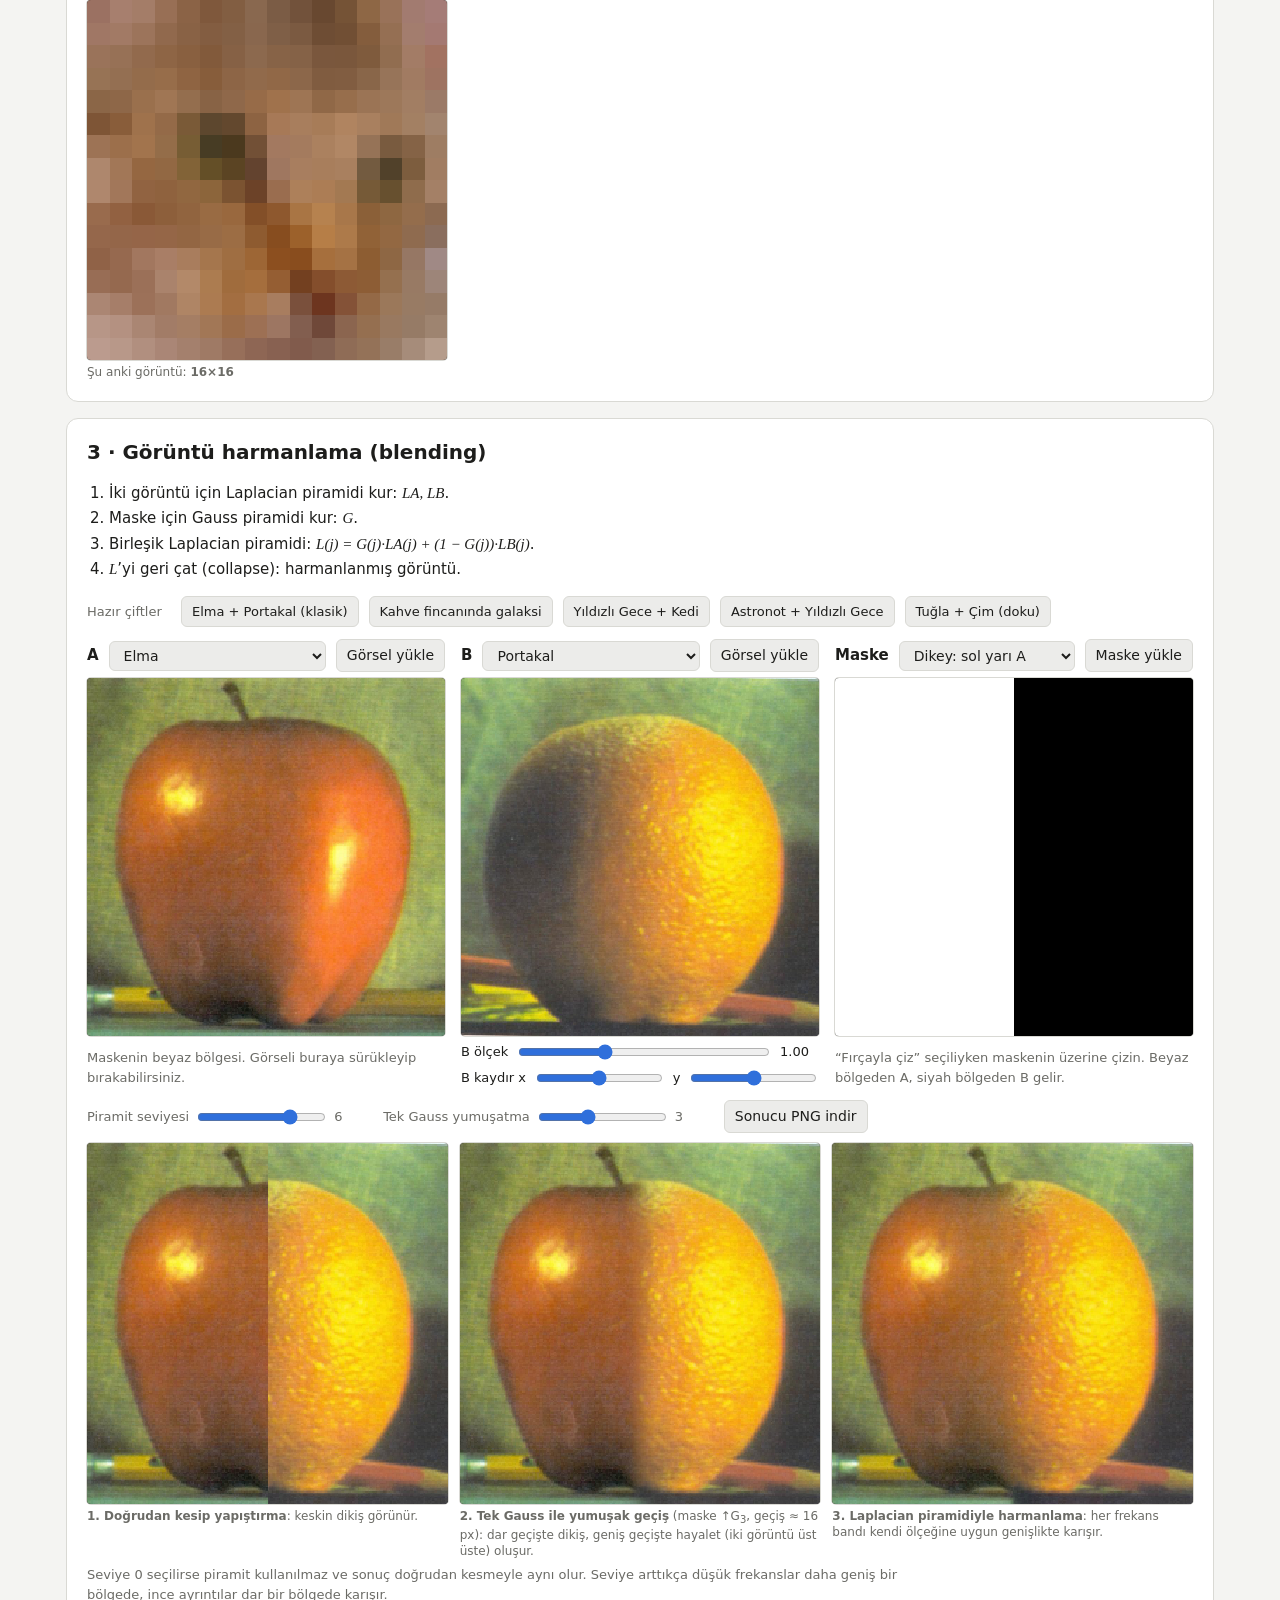
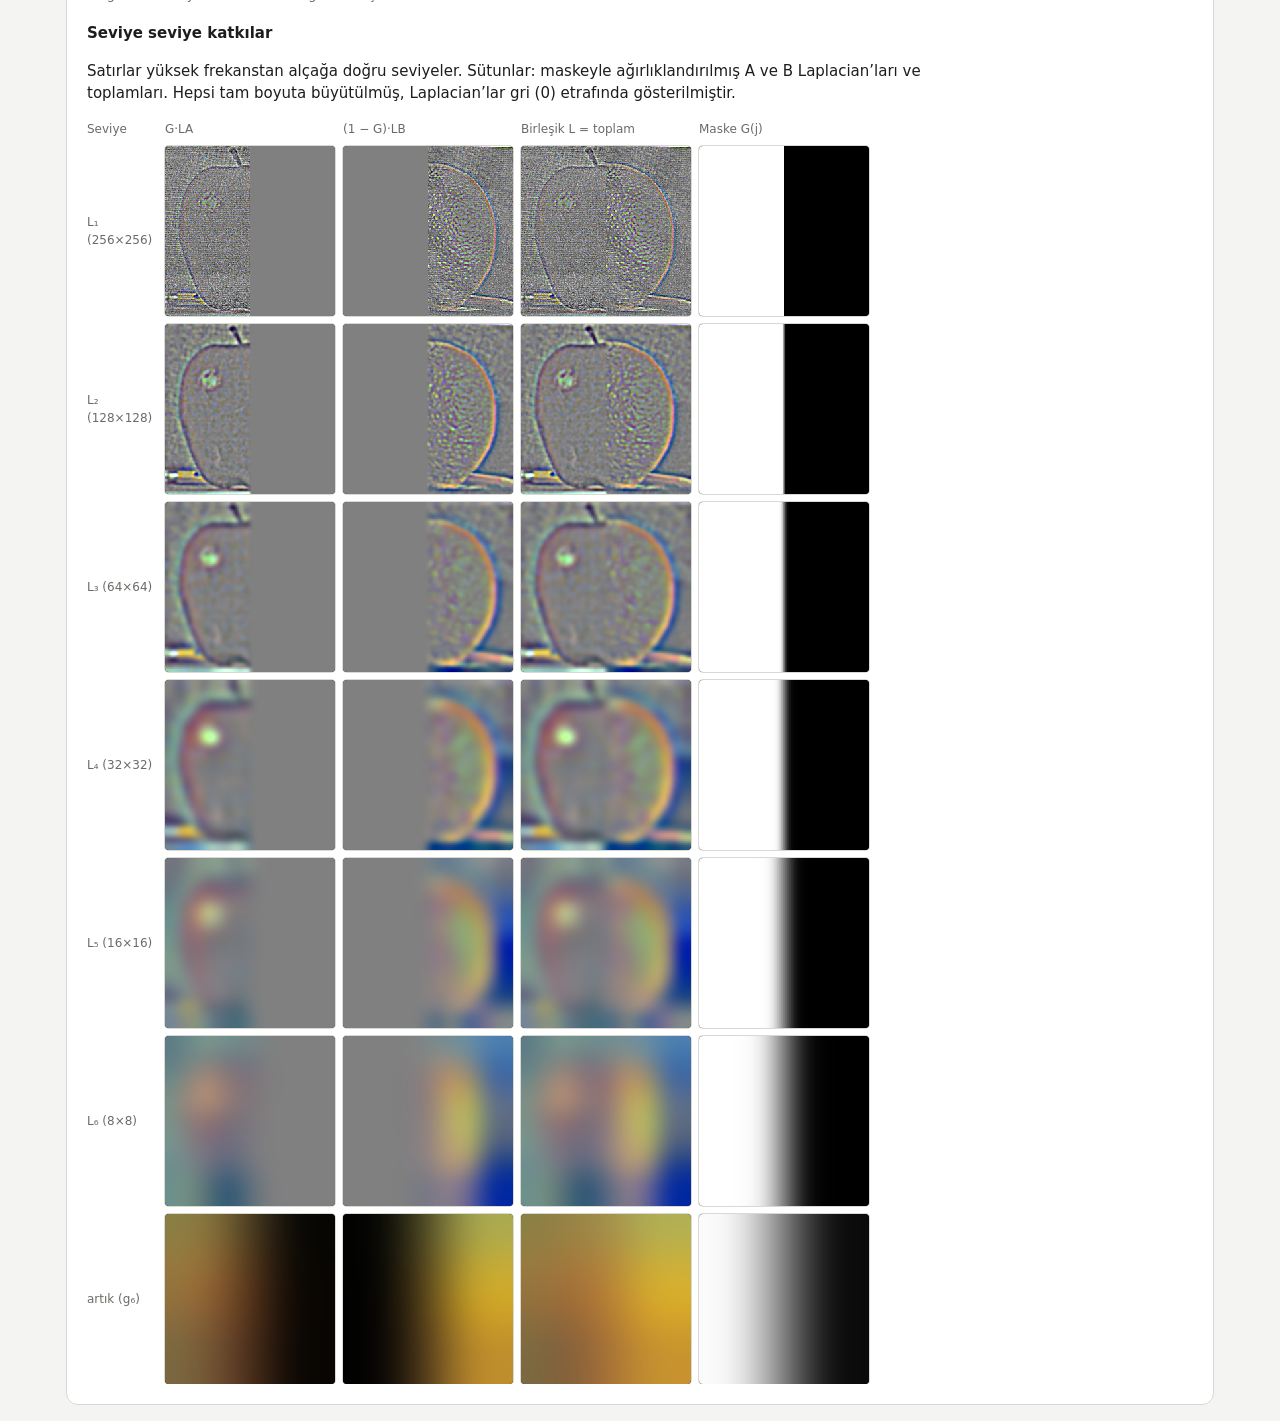
==== commit f64141da: "Simplify the pyramid page to decomposition, reconstruction and blending Removes the slide-by-slide s" ====
--- a/pyramid/index.html
+++ b/pyramid/index.html
@@ -4,396 +4,73 @@
   <meta charset="utf-8">
   <meta name="viewport" content="width=device-width, initial-scale=1">
   <title>Laplacian Piramidi</title>
-  <meta name="description" content="CMP473 Hafta 8 slaytlarıyla eş zamanlı: Gauss ve Laplacian piramidi, geri dönüşüm ve görüntü harmanlama.">
-  <link rel="stylesheet" href="pyramid.css?v=4">
+  <meta name="description" content="Laplacian piramidi: görüntüyü seviye seviye küçült, sonra büyüterek geri inşa et. Görüntü harmanlama.">
+  <link rel="stylesheet" href="pyramid.css?v=5">
 </head>
 <body>
   <header class="top">
     <div class="brand">
-      <p class="crumb"><a href="../">← Fourier Paint</a> · CMP473 Hafta 8</p>
-      <h1>Görüntü Piramitleri: Gauss ve Laplacian</h1>
-      <p>Bu sayfa “Image Pyramids” slaytlarını sırayla izler. Her bölümün başında ilgili slayt numarası yazar. Görüntüyü seçin ya da üzerine çizin; aşağıdaki tüm adımlar anlık olarak yeniden hesaplanır.</p>
+      <p class="crumb"><a href="../">← Fourier Paint</a></p>
+      <h1>Laplacian Piramidi</h1>
+      <p>Görüntü her adımda bulanıklaştırılıp yarıya küçültülür. Her adımda kaybolan ayrıntı bir Laplacian görüntüsünde saklanır. En küçük seviyeden geri dönerken görüntü büyütülür ve saklanan ayrıntı eklenir; sonuç orijinalin aynısıdır.</p>
     </div>
   </header>
 
-  <!-- Ortak kontroller (yapışkan) -->
   <div class="bar" id="bar">
     <div class="bar-inner">
       <label>Görüntü
         <select id="g-example"></select>
       </label>
-      <label class="file">Yükle<input type="file" id="g-file" accept="image/*"></label>
+      <label class="file">Görsel yükle<input type="file" id="g-file" accept="image/*"></label>
       <label>Boyut
         <select id="g-size">
           <option value="256" selected>256 × 256</option>
           <option value="512">512 × 512</option>
         </select>
       </label>
-      <span class="ktop" title="Piramidin tepesi: kaç kez küçültme (REDUCE) yapılacağı. En fazla 1×1 piksele kadar.">
-        <span class="sub">Tepe</span>
+      <span class="ktop" title="Kaç kez küçültülecek: en fazla 1×1 piksele kadar">
+        <b>En küçük seviye</b>
         <button class="mini" id="g-kdown" aria-label="Bir seviye az">◀</button>
-        <input type="range" id="g-levels" min="1" max="8" value="4" aria-label="Seviye sayısı K">
+        <input type="range" id="g-levels" min="1" max="8" value="4" aria-label="Küçültme adımı sayısı">
         <button class="mini" id="g-kup" aria-label="Bir seviye fazla">▶</button>
-        <output id="g-levels-o">K = 4 · 16×16</output>
+        <output id="g-levels-o"></output>
       </span>
-      <label title="Burt–Adelson üreteç çekirdeği [¼−a/2, ¼, a, ¼, ¼−a/2]">Çekirdek a
-        <input type="range" id="g-a" min="0.25" max="0.6" step="0.005" value="0.375">
-        <output id="g-a-o">0.375</output>
-      </label>
-      <label>Laplacian kontrastı
-        <select id="g-lapgain">
-          <option value="auto" selected>Otomatik</option>
-          <option value="1">×1</option>
-          <option value="2">×2</option>
-          <option value="4">×4</option>
-          <option value="8">×8</option>
-        </select>
-      </label>
     </div>
-    <nav class="toc" aria-label="Bölümler">
-      <a href="#s-source">Görüntü</a>
-      <a href="#s-match">1 · Şablon eşleme</a>
-      <a href="#s-sampling">2 · Örnekleme</a>
-      <a href="#s-gauss">3 · Gauss piramidi</a>
-      <a href="#s-matrix">4 · Matris</a>
-      <a href="#s-lap">5 · Laplacian</a>
-      <a href="#s-up">6 · Yukarı örnekleme</a>
-      <a href="#s-full">7 · Frekans bantları</a>
-      <a href="#s-recon">8 · Geri dönüşüm</a>
-      <a href="#s-apps">9 · Uygulamalar</a>
-      <a href="#s-blend">10 · Harmanlama</a>
-    </nav>
   </div>
 
   <main>
-    <!-- ================================================================ Kaynak -->
-    <section class="sec" id="s-source">
-      <div class="sec-head">
-        <h2>Giriş görüntüsü <span class="math">x₁ = g₀</span></h2>
-        <span class="slides">Slayt 1–2, 11–12</span>
-      </div>
-      <div class="split">
-        <div class="col">
-          <div class="canvas-box big"><canvas id="src-canvas"></canvas></div>
-          <p class="readout" id="src-readout">&nbsp;</p>
-        </div>
-        <div class="col text">
-          <p class="lead" id="ex-info"></p>
-          <p>Görüntü bilgisi farklı uzamsal ölçeklerde bulunur: zebranın çizgileri ince, başın biçimi kabadır. <b>Görüntü piramitleri</b> görüntüyü birden çok çözünürlükte temsil eden veri yapılarıdır (slayt 11).</p>
-          <ul>
-            <li><b>Gauss piramidi:</b> aynı görüntünün giderek küçülen, bulanık kopyaları.</li>
-            <li><b>Laplacian piramidi:</b> ardışık Gauss seviyeleri arasındaki farklar, yani frekans bantları. Bu bantlardan görüntü <b>tam olarak</b> geri elde edilir.</li>
-          </ul>
-          <div class="tools">
-            <div class="row">
-              <span class="lbl">Kalem</span>
-              <input type="range" id="pen-size" min="1" max="48" value="6">
-              <output id="pen-size-o">6 px</output>
-            </div>
-            <div class="row">
-              <span class="lbl">Renk</span>
-              <input type="range" id="pen-value" class="gray" min="0" max="255" value="255">
-              <output id="pen-value-o">255</output>
-              <button class="mini" data-pen="0">Siyah</button>
-              <button class="mini" data-pen="255">Beyaz</button>
-            </div>
-            <div class="row">
-              <button id="src-reset">Örneği yeniden yükle</button>
-              <button id="src-clear">Tümü gri (128)</button>
-            </div>
-            <p class="hint">Görüntüye çizin: piramitler, geri dönüşüm ve frekans bantları anında güncellenir.</p>
-          </div>
-        </div>
-      </div>
+    <section class="sec" id="s-down">
+      <div class="sec-head"><h2>1 · Aşağı inme: piramidi kur</h2></div>
+      <p class="lead" id="ex-info"></p>
+      <p>Her satırda: görüntü <b>g</b>, bir alt satırdaki küçük görüntünün tekrar büyütülmüş hâli <b>↑g</b> ve ikisinin farkı <b>L</b>. Büyütülen görüntü bulanıktır; aradaki fark, küçültürken kaybolan ayrıntıdır (Laplacian'da gri = 0). Üstteki “En küçük seviye” ile ne kadar aşağı ineceğinizi seçin.</p>
+      <div class="down" id="down"></div>
     </section>
 
-    <!-- ================================================================ 1. Şablon eşleme -->
-    <section class="sec" id="s-match">
-      <div class="sec-head">
-        <h2>1 · Neden piramit? Şablon eşleme</h2>
-        <span class="slides">Slayt 3–10, 25–26</span>
-      </div>
-      <p>Amaç: görüntüde küçük bir şablonu (ör. bir göz) bulmak. İki benzerlik ölçüsü:</p>
-      <div class="eqs">
-        <div><b>SSD</b> <span class="math">h[m,n] = Σ<sub>k,l</sub> (g[k,l] − f[m+k, n+l])²</span> — hızlı ama ortalama parlaklığa duyarlı.</div>
-        <div><b>NCC</b> <span class="math">h[m,n] = Σ (g − ḡ)(f − f̄<sub>m,n</sub>) / √(Σ(g − ḡ)² · Σ(f − f̄<sub>m,n</sub>)²)</span> — yavaş ama ortalama ve kontrasta karşı değişmez.</div>
-      </div>
-      <p><b>Soru:</b> Daha büyük ya da küçük gözleri nasıl buluruz? <b>Cevap: görüntü piramidi</b> (slayt 10). Şablonun boyutu sabit kalır, görüntü her seviyede yarıya iner (slayt 26, seçenek 2). Böylece 2× büyük göz 1. seviyede, 4× büyük göz 2. seviyede şablonla aynı boyuta gelir.</p>
-      <div class="row ctl">
-        <label>Görüntü
-          <select id="tm-src">
-            <option value="eyes" selected>Üç ölçekte göz</option>
-            <option value="main">Ana görüntü (yukarıdaki)</option>
-          </select>
-        </label>
-        <label>Ölçü
-          <select id="tm-method">
-            <option value="ncc" selected>NCC (normalize çapraz korelasyon)</option>
-            <option value="ssd">1 − √SSD (normalize)</option>
-          </select>
-        </label>
-        <label>Eşik <input type="range" id="tm-thr" min="0.5" max="0.99" step="0.01" value="0.8"><output id="tm-thr-o">0.80</output></label>
-      </div>
-      <div class="split">
-        <div class="col">
-          <div class="canvas-box big"><canvas id="tm-canvas" class="select"></canvas></div>
-          <p class="hint">Şablonu seçmek için görüntü üzerinde bir dikdörtgen sürükleyin. Kutular bulunan eşleşmeleri gösterir; renk, eşleşmenin bulunduğu seviyedir.</p>
-        </div>
-        <div class="col">
-          <div class="tpl-row">
-            <div><span class="cap">Şablon g</span><div class="canvas-box tpl"><canvas id="tm-tpl"></canvas></div></div>
-            <p class="hint" id="tm-info"></p>
-          </div>
-          <ol class="steps">
-            <li>Şablonu mevcut ölçekte eşle.</li>
-            <li>Görüntüyü küçült (Gauss piramidinde bir seviye yukarı çık).</li>
-            <li>Görüntü çok küçülene kadar 1–2’yi tekrarla.</li>
-            <li>Eşiği geçen yanıtları al, yerel maksimum olmayanları bastır (non-maxima suppression).</li>
-          </ol>
-        </div>
-      </div>
-      <div class="levels" id="tm-levels"></div>
-    </section>
-
-    <!-- ================================================================ 2. Örnekleme -->
-    <section class="sec" id="s-sampling">
-      <div class="sec-head">
-        <h2>2 · Örnekleme hatırlatması</h2>
-        <span class="slides">Slayt 14</span>
-      </div>
-      <div class="flow">
-        <span class="node">Görüntü</span><span class="arr">Gauss filtresi →</span>
-        <span class="node">Alçak geçiren görüntü</span><span class="arr">Örnekle →</span>
-        <span class="node">Düşük çözünürlüklü görüntü</span>
-      </div>
-      <p>Önce bulanıklaştırmadan seyreltirsek, Nyquist sınırının üstündeki frekanslar düşük frekans gibi görünür (<b>örtüşme / aliasing</b>). Gauss filtresi bu frekansları önceden bastırır. Örtüşmeyi açıkça görmek için “Bölge plakası” ya da “Dama tahtası” örneğini seçin.</p>
-      <div class="row ctl">
-        <label>Küçültme oranı
-          <select id="smp-factor">
-            <option value="2">2</option>
-            <option value="4" selected>4</option>
-            <option value="8">8</option>
-          </select>
-        </label>
-        <button id="smp-zone">Bölge plakasını yükle</button>
-      </div>
-      <div class="grid4">
-        <figure><div class="canvas-box"><canvas id="smp-orig"></canvas></div><figcaption>Görüntü</figcaption></figure>
-        <figure><div class="canvas-box"><canvas id="smp-blur"></canvas></div><figcaption>Gauss ile süzülmüş (aynı boyut)</figcaption></figure>
-        <figure><div class="canvas-box"><canvas id="smp-good"></canvas></div><figcaption id="smp-good-cap">Süz + örnekle</figcaption></figure>
-        <figure><div class="canvas-box"><canvas id="smp-bad"></canvas></div><figcaption id="smp-bad-cap">Süzmeden örnekle (örtüşme)</figcaption></figure>
-      </div>
-    </section>
-
-    <!-- ================================================================ 3. Gauss piramidi -->
-    <section class="sec" id="s-gauss">
-      <div class="sec-head">
-        <h2>3 · Gauss piramidi</h2>
-        <span class="slides">Slayt 13–18, 24</span>
-      </div>
-      <div class="split">
-        <div class="col text">
-          <ul>
-            <li>Girdi görüntüsünün birden çok çözünürlükte kopyalarını üretir.</li>
-            <li>Farklı ölçeklerde analiz için yararlıdır, ama görüntüyü frekans bantlarına <b>ayırmaz</b>.</li>
-            <li>Gauss ile yumuşatılır, çünkü Gauss ∗ Gauss = yine Gauss; Gauss bir alçak geçiren filtredir.</li>
-          </ul>
-          <div class="eqs">
-            <div><span class="math">g₀ = GÖRÜNTÜ</span></div>
-            <div><span class="math">g<sub>l</sub> = REDUCE[g<sub>l−1</sub>]</span>: üreteç çekirdeğiyle süz, her iki yönde 2’ye seyrelt.</div>
-            <div>Üreteç çekirdeği: <span class="math" id="kernel-text"></span></div>
-          </div>
-          <p class="hint">a = 0.375 için çekirdek [1 4 6 4 1]/16 olur (slaytlardaki filtre). a = 0.4 Burt–Adelson makalesindeki değerdir. Üstteki “Çekirdek a” sürgüsüyle değiştirin.</p>
-        </div>
-        <div class="col">
-          <svg id="gauss-1d" class="diagram" viewBox="0 0 520 220" role="img" aria-label="1B Gauss piramidi diyagramı"></svg>
-          <p class="hint">Slayt 16: her düğüm, bir alt seviyedeki 5 düğümün a, b, c ağırlıklı ortalamasıdır. Düğüm aralığı her seviyede iki katına çıkar, ağırlık deseni aynı kalır.</p>
-        </div>
-      </div>
-      <h3>Seviyeler aynı boyutta gösterildiğinde (slayt 18, üst sıra)</h3>
-      <div class="levels same" id="gauss-same"></div>
-      <h3>Gerçek boyutlarıyla (slayt 17–18)</h3>
-      <div class="canvas-box layout"><canvas id="gauss-layout"></canvas></div>
-      <p class="hint">Gauss piramidinin kullanım alanları (slayt 24): görüntüyü büyütme/küçültme, nesneyi farklı ölçeklerde arama, kabadan inceye işleme (hareket ya da bulanıklık kestirimini küçük görüntüde yapıp büyütmek ve tekrarlamak).</p>
-    </section>
-
-    <!-- ================================================================ 4. Matris -->
-    <section class="sec" id="s-matrix">
-      <div class="sec-head">
-        <h2>4 · Konvolüsyon ve seyreltme bir matris çarpımıdır (1B)</h2>
-        <span class="slides">Slayt 19–23, 25</span>
-      </div>
-      <p>1B sinyal <span class="math">x₁</span> için süzme + 2’ye seyreltme doğrusal bir işlemdir: <span class="math">x₂ = G₁x₁</span>, <span class="math">x₃ = G₂x₂ = G₂G₁x₁</span>. Matrislerde 1/16 normalizasyon katsayısı okunabilirlik için yazılmamıştır (değerler ×16).</p>
-      <div class="mats">
-        <div><h4><span class="math">G₁</span> (8 × 20)</h4><div class="mat" id="mat-g1"></div></div>
-        <div><h4><span class="math">G₂</span> (4 × 8)</h4><div class="mat" id="mat-g2"></div></div>
-        <div><h4><span class="math">G₂G₁</span> (4 × 20, değerler ×256)</h4><div class="mat" id="mat-g2g1"></div></div>
-      </div>
-      <div class="split">
-        <div class="col">
-          <h3>Eşdeğer ağırlık fonksiyonları (slayt 23)</h3>
-          <svg id="eqw" class="chart" viewBox="0 0 480 300" role="img" aria-label="Eşdeğer ağırlık fonksiyonları"></svg>
-          <p class="hint">Seviye l’deki bir düğümün orijinal piksellere göre ağırlıkları: <span class="math">h₁ = G₁</span> satırı, <span class="math">h₂ = G₂G₁</span>, <span class="math">h₃ = G₃G₂G₁</span>. Eksenler 2’nin katlarıyla ölçeklenmiştir. Kesikli eğri aynı varyanslı Gauss: seviyeler arttıkça ağırlıklar Gauss’a yaklaşır.</p>
-        </div>
-        <div class="col">
-          <h3>1B Gauss piramidi matrisi (slayt 25)</h3>
-          <div class="canvas-box matimg"><canvas id="mat-gauss-img"></canvas></div>
-          <p class="hint">Üstte birim matris (tam bant, en yüksek çözünürlük), altında <span class="math">G₁</span> (düşük çözünürlük) ve <span class="math">G₂G₁</span> (en düşük çözünürlük). Satırlar giderek genişleyen bulanıklık çekirdekleridir.</p>
-        </div>
-      </div>
-    </section>
-
-    <!-- ================================================================ 5. Laplacian -->
-    <section class="sec" id="s-lap">
-      <div class="sec-head">
-        <h2>5 · Laplacian piramidi: adım adım</h2>
-        <span class="slides">Slayt 27–35</span>
-      </div>
-      <ul>
-        <li>Her seviyede, Gauss seviyesi ile bir üst seviyenin <b>büyütülmüş</b> hâli arasındaki fark alınır.</li>
-        <li>Bant geçiren filtre: her seviye diğer seviyelerde (büyük ölçüde) bulunmayan uzamsal frekansları taşır.</li>
-        <li>Gauss piramidine göre ek bir analiz düzeyi sağlar: görüntüyü <b>izotropik</b> uzamsal frekans bantlarına böler.</li>
-      </ul>
-      <p class="math-note"><span class="math">G<sub>l</sub></span>: süz-ve-küçült (REDUCE), <span class="math">F<sub>l</sub></span>: büyüt-ve-süz (EXPAND), <span class="math">L<sub>l</sub> = (I − F<sub>l</sub>G<sub>l</sub>) x<sub>l</sub></span>, <span class="math">x<sub>l+1</sub> = G<sub>l</sub>x<sub>l</sub></span>.</p>
-      <div class="stepper">
-        <button id="lap-prev">◀ Önceki</button>
-        <button id="lap-next" class="primary">Sonraki ▶</button>
-        <button id="lap-play">▶ Oynat</button>
-        <button id="lap-all">Tümünü göster</button>
-        <span class="step-count" id="lap-count"></span>
-      </div>
-      <p class="caption" id="lap-caption"></p>
-      <div class="lap-flow" id="lap-flow"></div>
-    </section>
-
-    <!-- ================================================================ 6. Yukarı örnekleme -->
-    <section class="sec" id="s-up">
-      <div class="sec-head">
-        <h2>6 · Yukarı örnekleme (EXPAND)</h2>
-        <span class="slides">Slayt 36</span>
-      </div>
-      <div class="split">
-        <div class="col text">
-          <p><span class="math">y₂ = F₃x₃</span>: pikseller arasına sıfır ekle, sonra [1 4 6 4 1] alçak geçiren filtreyi uygula. Sıfırlar yüzünden enerji azaldığı için 1B’de ×2, 2B’de ×4 ile çarpılır (normalizasyon 1/8).</p>
-          <h4><span class="math">F₃</span> (8 × 4, değerler ×16, sınırda kırpılmış)</h4>
-          <div class="mat" id="mat-f3"></div>
-        </div>
-        <div class="col">
-          <div class="row ctl">
-            <label>Seviye <select id="up-level"></select></label>
-          </div>
-          <div class="grid3">
-            <figure><div class="canvas-box"><canvas id="up-small"></canvas></div><figcaption id="up-small-cap">g</figcaption></figure>
-            <figure><div class="canvas-box"><canvas id="up-zeros"></canvas></div><figcaption>Araya sıfır eklenmiş (×4 parlak)</figcaption></figure>
-            <figure><div class="canvas-box"><canvas id="up-result"></canvas></div><figcaption>Süzülmüş: EXPAND[g]</figcaption></figure>
-          </div>
-        </div>
-      </div>
-    </section>
-
-    <!-- ================================================================ 7. Tam çözünürlük / frekans -->
-    <section class="sec" id="s-full">
-      <div class="sec-head">
-        <h2>7 · Her seviyedeki bilgi, tam çözünürlükte</h2>
-        <span class="slides">Slayt 37, 40–42</span>
-      </div>
-      <p>Üst sıra: Gauss seviyeleri, tam boyuta büyütülmüş. Alt sıra: Laplacian seviyeleri. Her Laplacian seviyesi, karşılık gelen Gauss seviyesi ile bir sonrakinin farkıdır: <span class="math">L<sub>l</sub> = ↑g<sub>l</sub> − ↑g<sub>l+1</sub></span>. Son seviye artık (residual) Gauss seviyesidir.</p>
-      <div class="full-grid" id="full-grid"></div>
-
-      <h3>Laplacian piramidi gerçek boyutlarıyla (slayt 41)</h3>
-      <div class="canvas-box layout"><canvas id="lap-layout"></canvas></div>
-
-      <h3>Fourier ile bakış: her seviye bir frekans bandıdır</h3>
-      <p>Fourier Paint’teki gibi merkezlenmiş genlik spektrumu <span class="math">log(1 + |F(u,v)|)</span>. Her Laplacian seviyesi yaklaşık bir oktavlık, halka biçimli (izotropik) bir bant kaplar. Son seviye, ortadaki alçak frekanslardır.</p>
-      <div class="levels same" id="full-spectra"></div>
-      <div class="split">
-        <div class="col">
-          <h4>Radyal ortalama genlik (seviye başına normalize)</h4>
-          <div class="legend" id="radial-legend"></div>
-          <div class="chart-wrap">
-            <svg id="radial" class="chart" viewBox="0 0 520 280" role="img" aria-label="Seviyelere göre radyal ortalama genlik spektrumu"></svg>
-            <div class="tip" id="radial-tip" hidden></div>
-          </div>
-          <p class="hint">Yatay eksen: frekans (görüntü başına devir, logaritmik). Her eğri kendi en büyük değerine bölünmüştür, böylece bantların konumu karşılaştırılabilir. Görüntüde baskın bir frekans varsa (zebranın çizgileri gibi) bu frekans birkaç seviyede birden tepe yapar. Bantların kendisini görmek için tüm frekansları eşit içeren beyaz gürültüyü deneyin: her seviyenin tepesi bir öncekinin yaklaşık yarı frekansına kayar.</p>
-          <div class="row ctl"><button id="full-noise">Beyaz gürültüyle dene</button></div>
-        </div>
-        <div class="col">
-          <h4>1B Laplacian piramidi matrisi (slayt 42)</h4>
-          <div class="canvas-box matimg"><canvas id="mat-lap-img"></canvas></div>
-          <p class="hint">Üstte <span class="math">I − F₁G₁</span> (yüksek frekanslar), ortada <span class="math">(I − F₂G₂)G₁</span> (orta bant), altta <span class="math">G₂G₁</span> (alçak frekanslar). Gri = 0.</p>
-        </div>
-      </div>
-    </section>
-
-    <!-- ================================================================ 8. Geri dönüşüm -->
     <section class="sec" id="s-recon">
-      <div class="sec-head">
-        <h2>8 · Geri dönüşüm: Laplacian piramidinden x₁’i elde etmek</h2>
-        <span class="slides">Slayt 38–39</span>
-      </div>
-      <div class="split">
-        <div class="col text">
-          <h4>Laplacian piramidinin elemanları</h4>
-          <pre class="algo" id="recon-elems"></pre>
-        </div>
-        <div class="col text">
-          <h4>Orijinal görüntünün (x₁) geri çatılması</h4>
-          <pre class="algo" id="recon-steps"></pre>
-          <p>Kaba seviyeden başlanır; her adımda büyütülür ve o seviyenin Laplacian’ı eklenir. Hiçbir şey atılmadığı için sonuç <b>tam olarak</b> orijinaldir (yalnızca kayan nokta yuvarlama hatası).</p>
-        </div>
-      </div>
+      <div class="sec-head"><h2>2 · Geri inşa: büyüt ve ayrıntıyı ekle</h2></div>
       <div class="stepper">
         <button id="rec-prev">◀ Önceki</button>
         <button id="rec-next" class="primary">Sonraki ▶</button>
         <button id="rec-play">▶ Oynat</button>
-        <button id="rec-all">Tümünü göster</button>
+        <button id="rec-all">Sona git</button>
         <span class="step-count" id="rec-count"></span>
       </div>
       <p class="caption" id="rec-caption"></p>
-      <div class="rec-flow" id="rec-flow"></div>
-      <div class="verify" id="rec-verify"></div>
-    </section>
-
-    <!-- ================================================================ 9. Uygulamalar -->
-    <section class="sec" id="s-apps">
-      <div class="sec-head">
-        <h2>9 · Seviyelerle oynamak: uygulamalar</h2>
-        <span class="slides">Slayt 43</span>
+      <div class="rec-top">
+        <figure class="rec-big"><div class="canvas-box"><canvas id="rec-cur"></canvas></div><figcaption id="rec-cur-cap"></figcaption></figure>
+        <div class="rec-flow" id="rec-flow"></div>
       </div>
-      <p>Laplacian piramidi uygulamaları: doku sentezi, <b>görüntü sıkıştırma</b>, <b>gürültü giderme</b> (Burt &amp; Adelson, “The Laplacian Pyramid as a Compact Image Code”, 1983). Geri çatmadan önce seviyeleri değiştirin:</p>
-      <div class="split">
-        <div class="col">
-          <div class="row ctl presets">
-            <button data-preset="identity">Orijinal</button>
-            <button data-preset="denoise">Gürültü giderme (L₁ = 0)</button>
-            <button data-preset="sharpen">Keskinleştirme</button>
-            <button data-preset="coarse">Yalnız kaba yapı</button>
-            <button data-preset="detail">Yalnız ayrıntı</button>
-            <button data-preset="compress">Sıkıştırma (nicemleme)</button>
-          </div>
-          <div class="gains" id="app-gains"></div>
-          <div class="row">
-            <span class="lbl">Nicemleme</span>
-            <input type="range" id="app-q" min="0" max="40" step="1" value="0">
-            <output id="app-q-o">kapalı</output>
-          </div>
-          <p class="hint">Nicemleme: Laplacian katsayıları q adımına yuvarlanır (<span class="math">round(L/q)·q</span>). Küçük katsayılar sıfır olur; sıfırlar çok iyi sıkıştırılır.</p>
-          <div class="stats" id="app-stats"></div>
-        </div>
-        <div class="col">
-          <div class="grid2">
-            <figure><div class="canvas-box"><canvas id="app-result"></canvas></div><figcaption>Geri çatılan görüntü</figcaption></figure>
-            <figure><div class="canvas-box"><canvas id="app-diff"></canvas></div><figcaption>Fark (sonuç − orijinal), gri = 0</figcaption></figure>
-          </div>
-        </div>
+      <div class="verify" id="rec-verify" hidden>
+        <figure><div class="canvas-box"><canvas id="rec-orig"></canvas></div><figcaption>Orijinal</figcaption></figure>
+        <figure><div class="canvas-box"><canvas id="rec-final"></canvas></div><figcaption>Geri inşa edilen</figcaption></figure>
+        <figure><div class="canvas-box"><canvas id="rec-blur"></canvas></div><figcaption>Ayrıntı eklenmeden yalnızca büyütülseydi</figcaption></figure>
+        <p class="badge" id="rec-err"></p>
       </div>
     </section>
 
-    <!-- ================================================================ 10. Harmanlama -->
     <section class="sec" id="s-blend">
       <div class="sec-head">
-        <h2>10 · Görüntü harmanlama (blending)</h2>
-        <span class="slides">Slayt 44–47</span>
+        <h2>3 · Görüntü harmanlama (blending)</h2>
       </div>
       <ol class="steps">
         <li>İki görüntü için Laplacian piramidi kur: <span class="math">LA, LB</span>.</li>
@@ -461,20 +138,13 @@
         <figure><div class="canvas-box"><canvas id="bl-out"></canvas></div><figcaption><b>3. Laplacian piramidiyle harmanlama</b>: her frekans bandı kendi ölçeğine uygun genişlikte karışır.</figcaption></figure>
       </div>
       <p class="hint" id="bl-msg">Seviye 0 seçilirse piramit kullanılmaz ve sonuç doğrudan kesmeyle aynı olur. Seviye arttıkça düşük frekanslar daha geniş bir bölgede, ince ayrıntılar dar bir bölgede karışır.</p>
-      <h3>Seviye seviye katkılar (slayt 45, 47)</h3>
+      <h3>Seviye seviye katkılar</h3>
       <p>Satırlar yüksek frekanstan alçağa doğru seviyeler. Sütunlar: maskeyle ağırlıklandırılmış A ve B Laplacian’ları ve toplamları. Hepsi tam boyuta büyütülmüş, Laplacian’lar gri (0) etrafında gösterilmiştir.</p>
       <div class="bl-table" id="bl-table"></div>
     </section>
   </main>
 
-  <footer class="notes">
-    <p>Kaynak: CMP473 Introduction to Image Processing, Hafta 8 “Image Pyramids” (slaytlar: B. Freeman &amp; A. Torralba, D. Hoiem, R. Pless, H. Hel-Or; P. Burt &amp; E. Adelson, 1983). Bu sayfadaki tüm görüntüler tarayıcıda sentetik olarak üretilir.</p>
-    <p>Gerçek fotoğraflar: elma ve portakal OpenCV örnek verilerinden (opencv/samples/data, Burt &amp; Adelson’un klasik elma–portakal örneği). Kameraman, kedi (Chelsea), kahve, tuğla, çim ve çakıl scikit-image örnek verilerinden (CC0). Astronot, Hubble ve sikkeler kamu malı (NASA, Walters Sanat Müzesi). Roket fotoğrafı SpaceX (CC0). Yıldızlı Gece: Van Gogh, 1889 (kamu malı). Görseller 512×512’ye kırpılıp küçültülmüştür.</p>
-    <p>Kenarlarda yansıtma (reflect) kullanılır. REDUCE: süz, sonra her iki yönde ikide bir örnek al. EXPAND: araya sıfır ekle, aynı çekirdeğin 2 katıyla (2B’de toplam 4 katı) süz.</p>
-  </footer>
-
-  <script src="../examples.js?v=3"></script>
-  <script src="examples-pyr.js?v=2"></script>
-  <script src="pyramid.js?v=4"></script>
+  <script src="examples-pyr.js?v=3"></script>
+  <script src="pyramid.js?v=5"></script>
 </body>
 </html>
--- a/pyramid/pyramid.css
+++ b/pyramid/pyramid.css
@@ -36,7 +36,7 @@
 }
 
 * { box-sizing: border-box; }
-html { scroll-padding-top: 120px; }
+html { scroll-padding-top: 70px; }
 body {
   margin: 0;
   background: var(--bg);
@@ -278,3 +278,26 @@
 canvas { -webkit-user-select: none; user-select: none; }
 .ktop { display: inline-flex; gap: 6px; align-items: center; font-size: 13px; }
 .ktop output { min-width: 8.5em; color: var(--text); }
+
+/* ---- sadeleştirilmiş Laplacian bölümleri ---- */
+.down { display: grid; gap: 10px; overflow-x: auto; }
+.drow { display: grid; grid-template-columns: 70px repeat(5, auto); justify-content: start; align-items: center; gap: 8px; }
+.drow .pcell { width: 150px; }
+.dhead { font-size: 12px; color: var(--muted); }
+.dhead > div:empty { width: 16px; }
+.dlbl { font-size: 12px; color: var(--muted); line-height: 1.4; }
+.dlbl b { font-size: 16px; color: var(--text); }
+.dnote { grid-column: 3 / span 4; color: var(--muted); font-size: 13px; max-width: 420px; }
+.dtop .pcell .canvas-box { outline: 3px solid var(--accent); outline-offset: 2px; }
+.op { color: var(--muted); font-size: 18px; text-align: center; white-space: nowrap; }
+.rec-top { display: grid; grid-template-columns: minmax(0, 360px) minmax(0, 1fr); gap: 20px; align-items: start; }
+@media (max-width: 860px) { .rec-top { grid-template-columns: minmax(0, 1fr); } .drow .pcell { width: 110px; } }
+.rec-big .canvas-box { width: 100%; }
+.rec-flow { display: grid; gap: 10px; }
+.rrow { display: flex; flex-wrap: wrap; align-items: center; gap: 6px 8px; }
+.rrow .pcell { width: 104px; }
+.rrow .op { font-size: 13px; }
+.rrow.fresh .canvas-box { outline: 2px solid var(--accent); outline-offset: 1px; }
+.verify[hidden] { display: none; }
+.verify figure { width: 200px; }
+.badge { margin: 0; }
